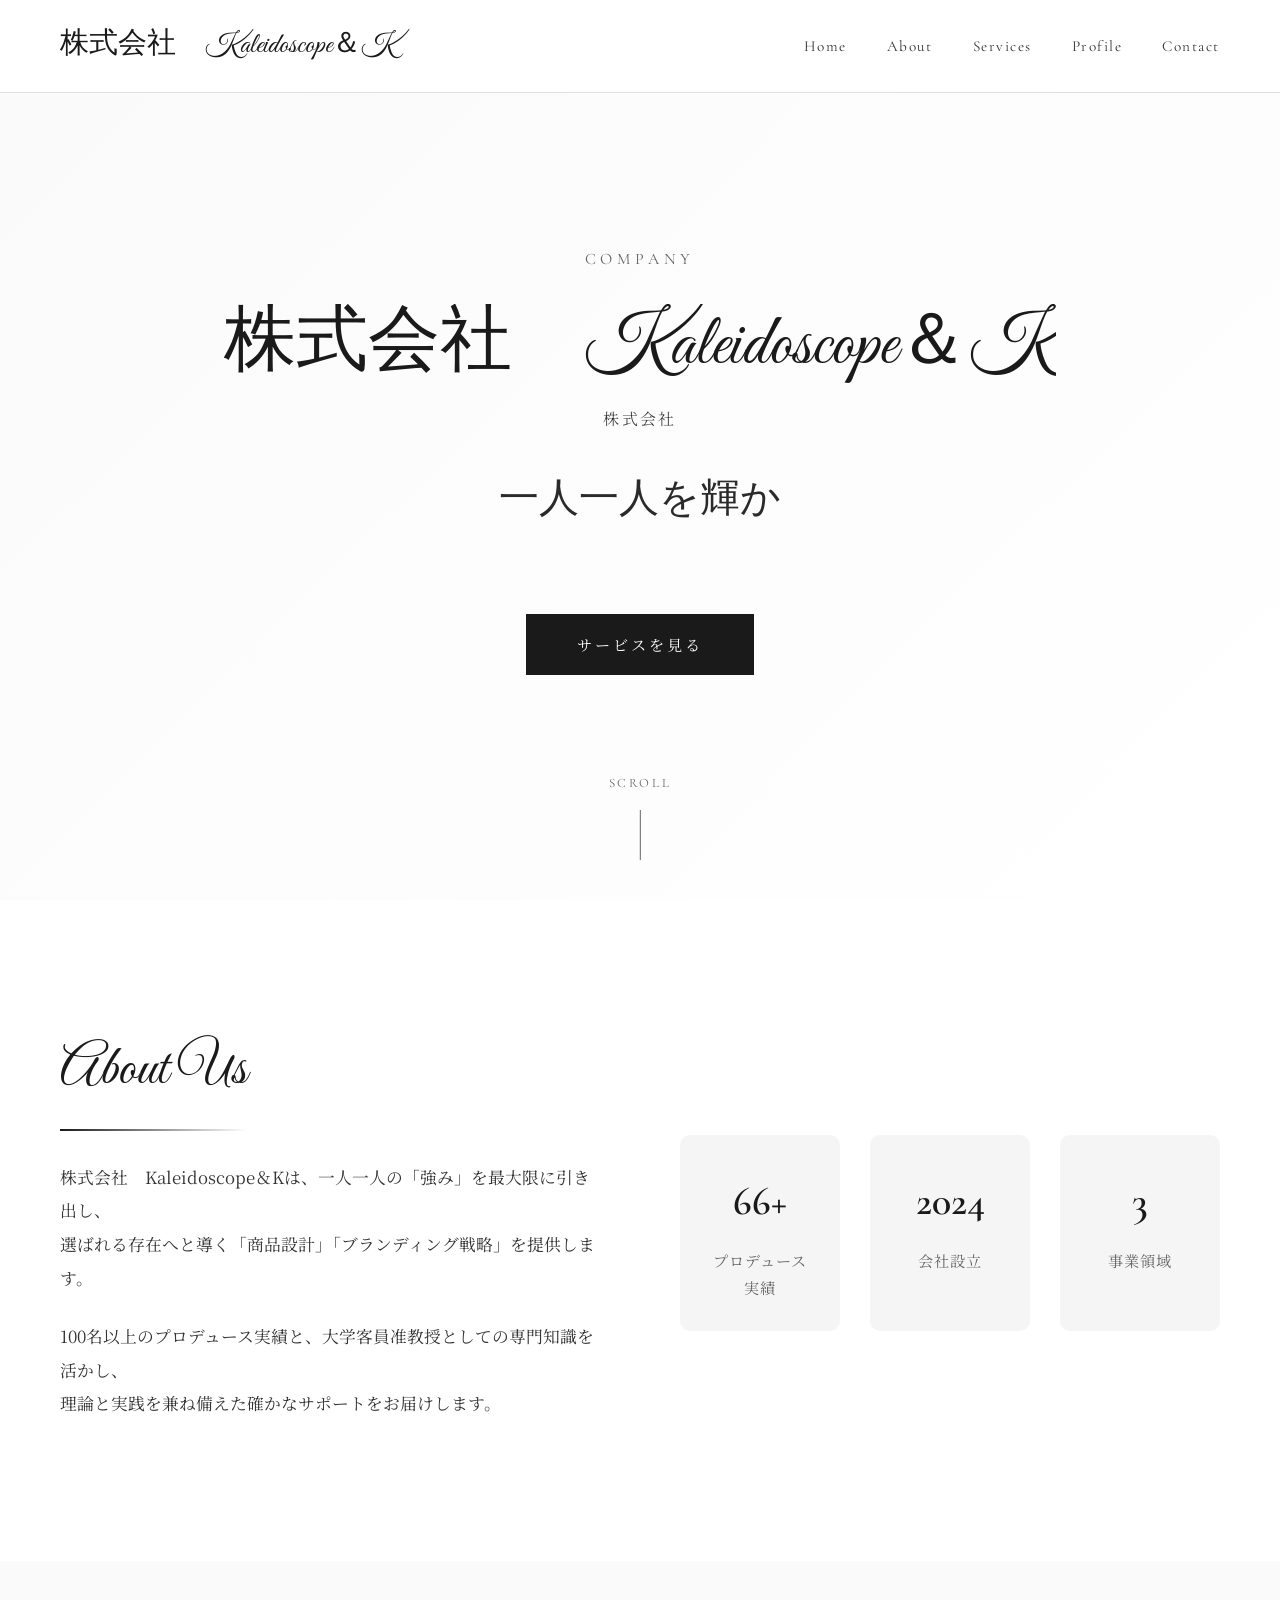
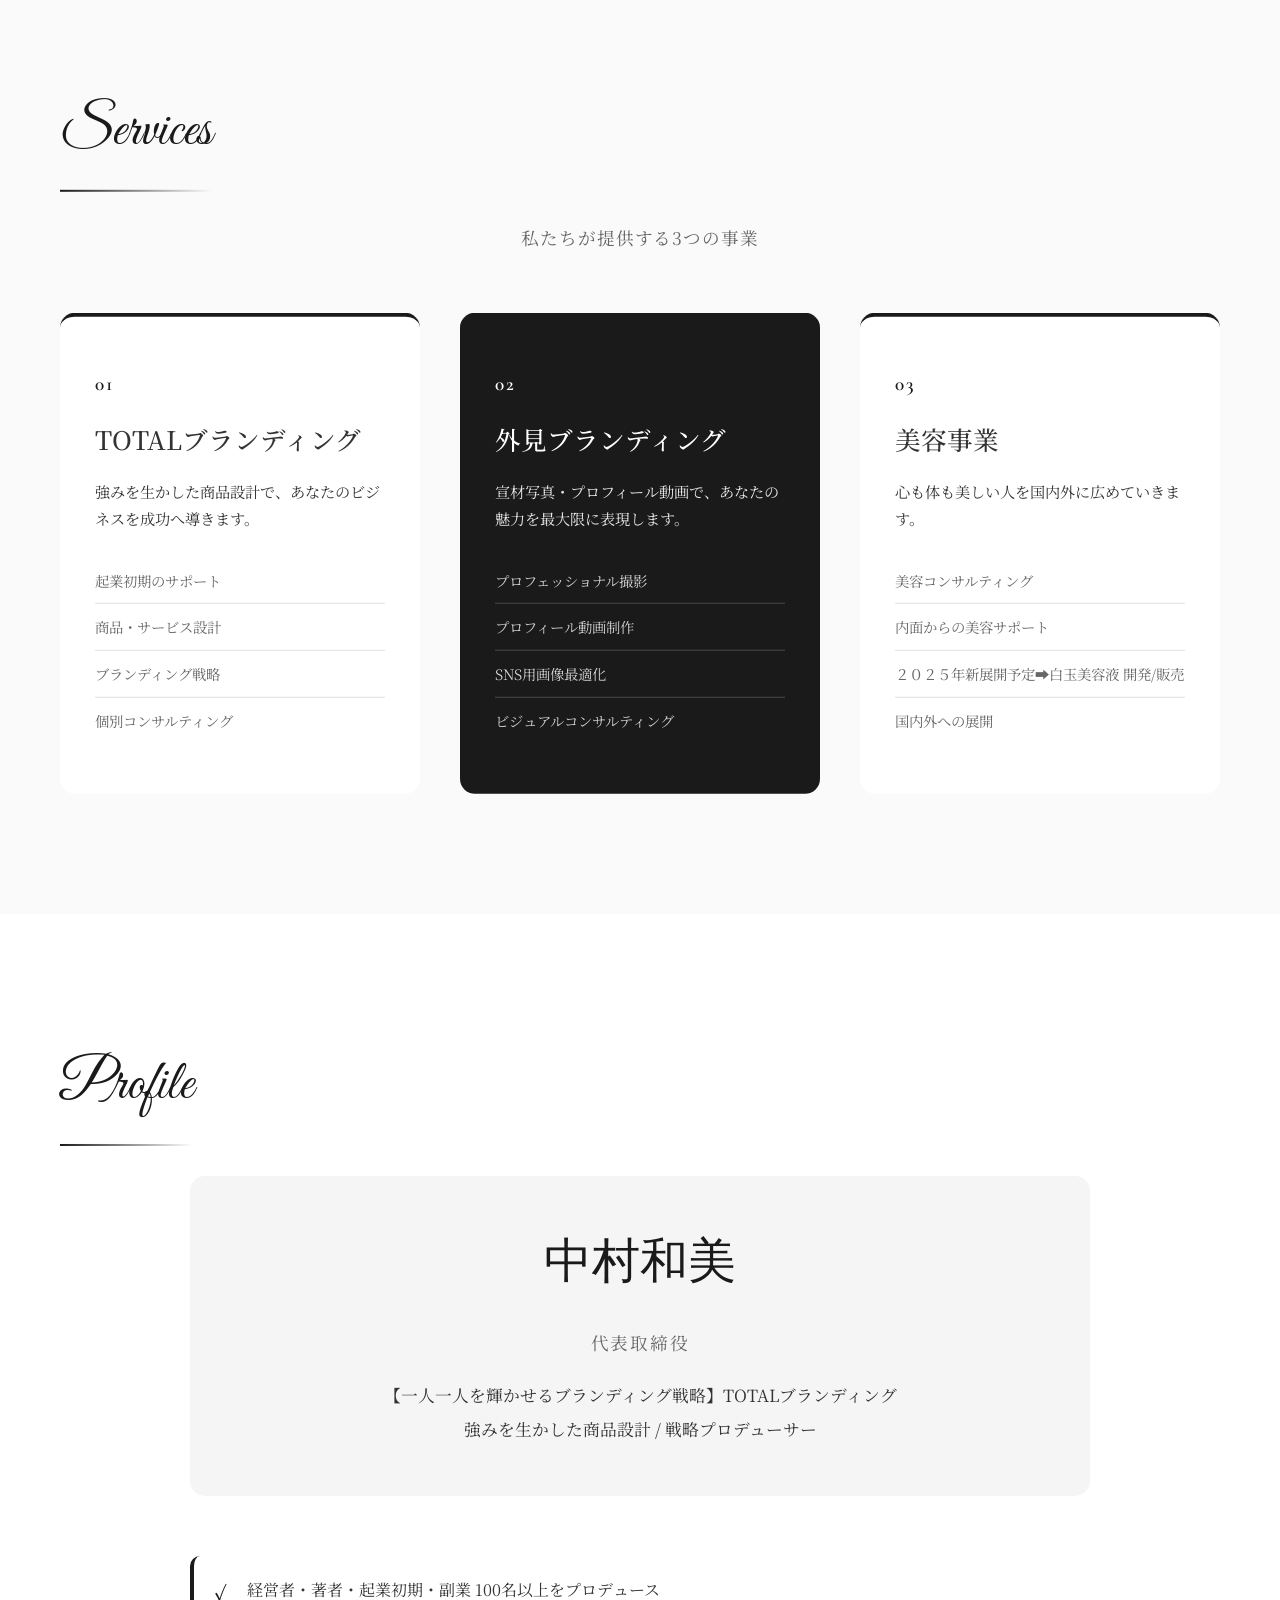
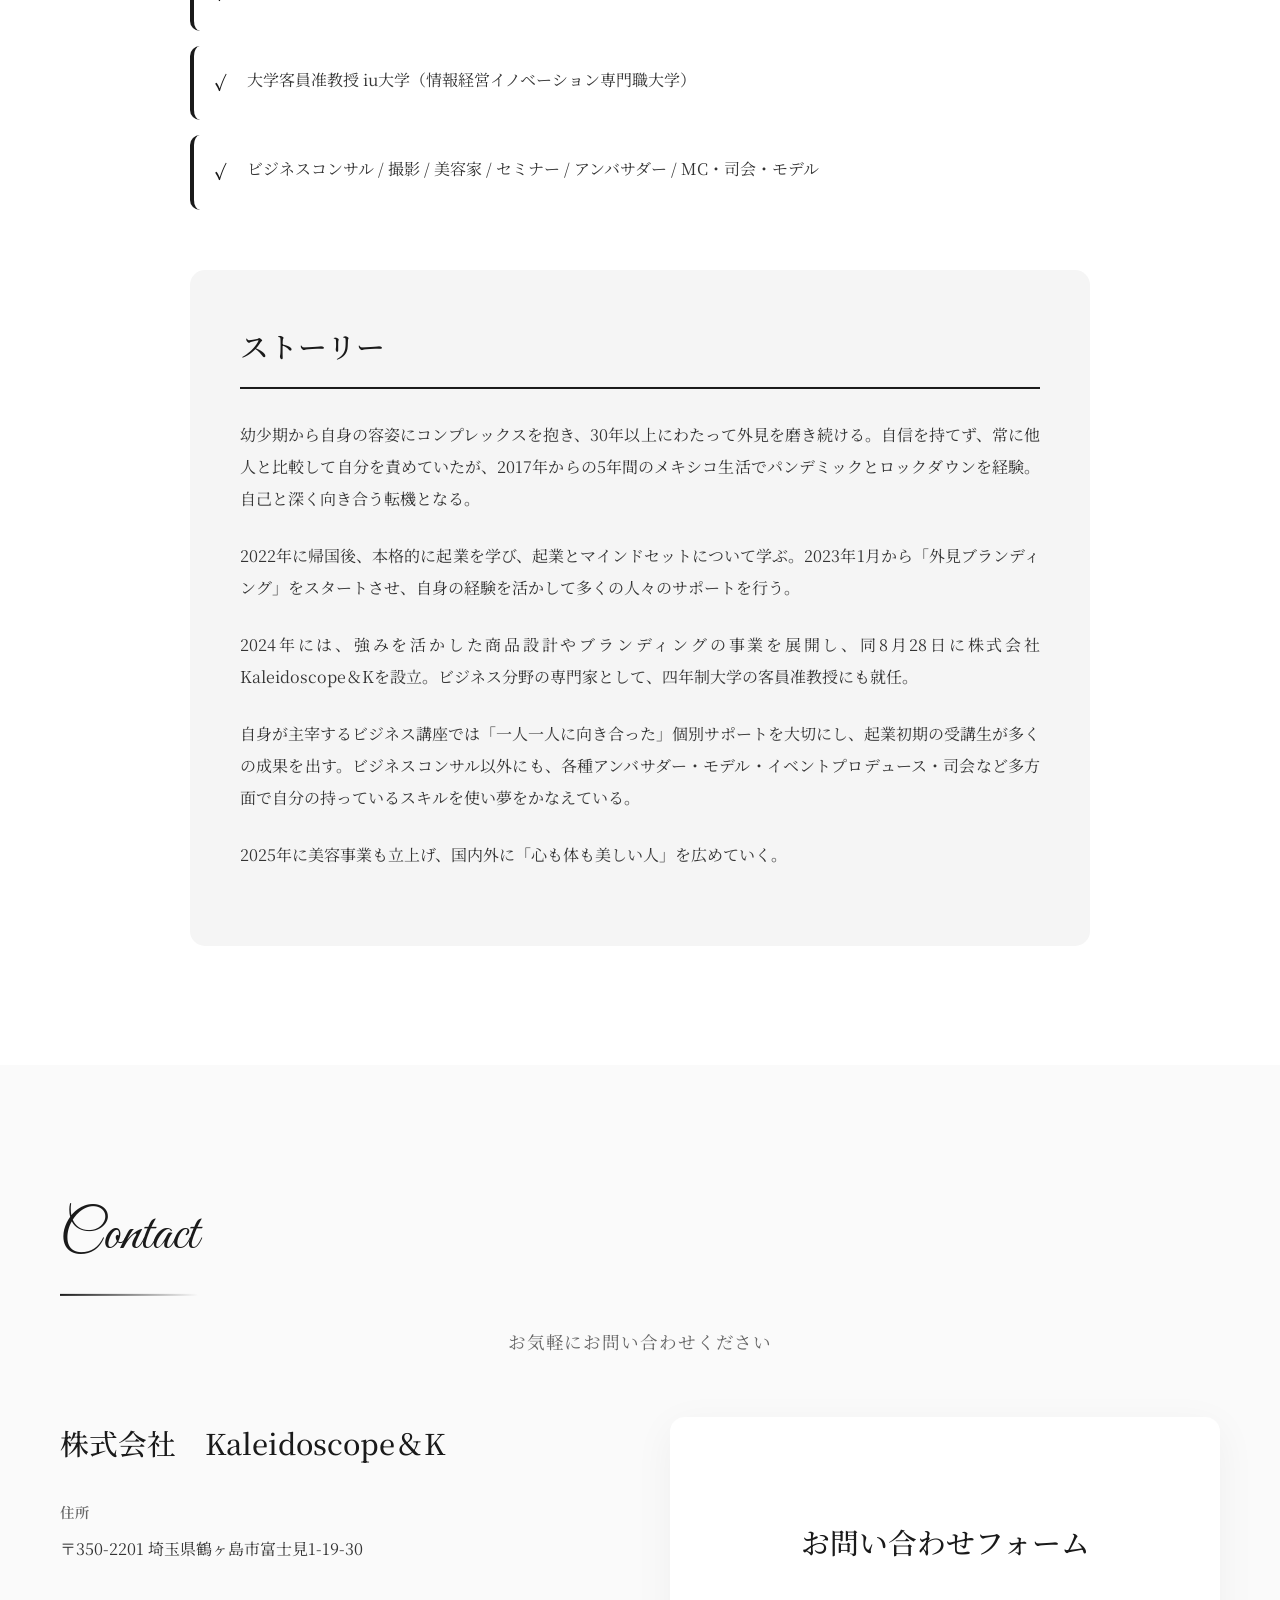
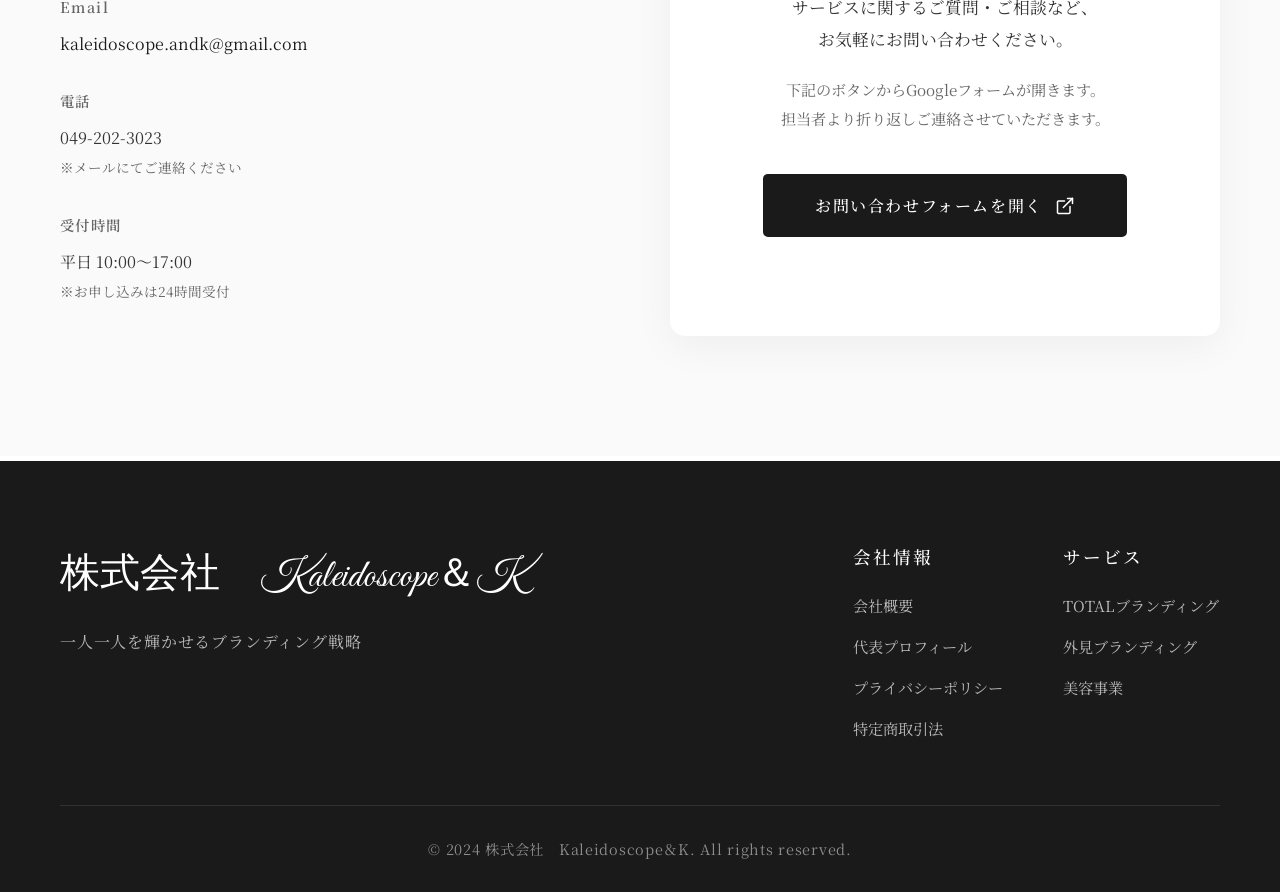
==== index.html @ 7a29360b "Restore hero lead copy" ====
<!DOCTYPE html>
<html lang="ja">
<head>
    <meta charset="UTF-8">
    <meta name="viewport" content="width=device-width, initial-scale=1.0">
    <title>株式会社　Kaleidoscope＆K - TOTALブランディング</title>
    <meta name="description" content="選ばれる存在へと導く「商品設計」「ブランディング戦略」をご提供する TOTALブランディングカンパニーです。">
    <link rel="preconnect" href="https://fonts.googleapis.com">
    <link rel="preconnect" href="https://fonts.gstatic.com" crossorigin>
    <link href="https://fonts.googleapis.com/css2?family=Cormorant+Garamond:wght@300;400;500;600&family=Noto+Serif+JP:wght@200;300;400;500;600&family=Allura&family=Great+Vibes&display=swap" rel="stylesheet">
    <link rel="stylesheet" href="styles.css">
</head>
<body>
    <!-- ナビゲーション -->
    <nav class="navbar">
        <div class="nav-container">
            <a href="#home" class="logo">株式会社　Kaleidoscope＆K</a>
            <ul class="nav-menu">
                <li><a href="#home">Home</a></li>
                <li><a href="#about">About</a></li>
                <li><a href="#services">Services</a></li>
                <li><a href="#profile">Profile</a></li>
                <li><a href="#contact">Contact</a></li>
            </ul>
            <div class="hamburger">
                <span></span>
                <span></span>
                <span></span>
            </div>
        </div>
    </nav>

    <!-- ヒーローセクション -->
    <section id="home" class="hero">
        <div class="hero-content">
            <p class="hero-label">Company</p>
            <h1 class="hero-title handwriting-animation">株式会社　Kaleidoscope＆K</h1>
            <p class="hero-subtitle">株式会社</p>
            <h2 class="hero-tagline handwriting-animation">一人一人を輝かせるブランディング戦略</h2>
            <p class="hero-description handwriting-animation">「あなたらしさ」を輝かせ、選ばれる存在へ導く TOTALブランディング</p>
            <a href="#services" class="btn-primary">サービスを見る</a>
        </div>
        <div class="scroll-indicator">
            <span>Scroll</span>
            <div class="scroll-line"></div>
        </div>
    </section>

    <!-- Aboutセクション -->
    <section id="about" class="about">
        <div class="container">
            <div class="about-content">
                <div class="about-text">
                    <h2 class="section-title">About Us</h2>
                    <p class="about-description">
                        株式会社　Kaleidoscope＆Kは、一人一人の「強み」を最大限に引き出し、<br>
                        選ばれる存在へと導く「商品設計」「ブランディング戦略」を提供します。
                    </p>
                    <p class="about-description">
                        100名以上のプロデュース実績と、大学客員准教授としての専門知識を活かし、<br>
                        理論と実践を兼ね備えた確かなサポートをお届けします。
                    </p>
                </div>
                <div class="about-stats">
                    <div class="stat-item">
                        <h3>100+</h3>
                        <p>プロデュース実績</p>
                    </div>
                    <div class="stat-item">
                        <h3>2024</h3>
                        <p>会社設立</p>
                    </div>
                    <div class="stat-item">
                        <h3>3</h3>
                        <p>事業領域</p>
                    </div>
                </div>
            </div>
        </div>
    </section>

    <!-- Servicesセクション -->
    <section id="services" class="services">
        <div class="container">
            <h2 class="section-title">Services</h2>
            <p class="section-subtitle">私たちが提供する3つの事業</p>

            <div class="services-grid">
                <div class="service-card">
                    <div class="service-number">01</div>
                    <h3>TOTALブランディング</h3>
                    <p>強みを生かした商品設計で、あなたのビジネスを成功へ導きます。</p>
                    <ul class="service-list">
                        <li>起業初期のサポート</li>
                        <li>商品・サービス設計</li>
                        <li>ブランディング戦略</li>
                        <li>個別コンサルティング</li>
                    </ul>
                </div>

                <div class="service-card featured">
                    <div class="service-number">02</div>
                    <h3>外見ブランディング</h3>
                    <p>宣材写真・プロフィール動画で、あなたの魅力を最大限に表現します。</p>
                    <ul class="service-list">
                        <li>プロフェッショナル撮影</li>
                        <li>プロフィール動画制作</li>
                        <li>SNS用画像最適化</li>
                        <li>ビジュアルコンサルティング</li>
                    </ul>
                </div>

                <div class="service-card">
                    <div class="service-number">03</div>
                    <h3>美容事業</h3>
                    <p>心も体も美しい人を国内外に広めていきます。</p>
                    <ul class="service-list">
                        <li>美容コンサルティング</li>
                        <li>内面からの美容サポート</li>
                        <li>２０２５年新展開予定➡白玉美容液 開発/販売</li>
                        <li>国内外への展開</li>
                    </ul>
                </div>
            </div>
        </div>
    </section>

    <!-- Profileセクション -->
    <section id="profile" class="profile">
        <div class="container">
            <h2 class="section-title">Profile</h2>

            <div class="profile-content">
                <div class="profile-header">
                    <h3 class="profile-name">中村和美</h3>
                    <p class="profile-role">代表取締役</p>
                    <p class="profile-tagline">【一人一人を輝かせるブランディング戦略】TOTALブランディング<br>強みを生かした商品設計 / 戦略プロデューサー</p>
                </div>

                <div class="profile-achievements">
                    <div class="achievement-item">
                        <span class="achievement-icon">✓</span>
                        <p>経営者・著者・起業初期・副業 100名以上をプロデュース</p>
                    </div>
                    <div class="achievement-item">
                        <span class="achievement-icon">✓</span>
                        <p>大学客員准教授 iu大学（情報経営イノベーション専門職大学）</p>
                    </div>
                    <div class="achievement-item">
                        <span class="achievement-icon">✓</span>
                        <p>ビジネスコンサル / 撮影 / 美容家 / セミナー / アンバサダー / MC・司会・モデル</p>
                    </div>
                </div>

                <div class="profile-story">
                    <h4>ストーリー</h4>
                    <p>幼少期から自身の容姿にコンプレックスを抱き、30年以上にわたって外見を磨き続ける。自信を持てず、常に他人と比較して自分を責めていたが、2017年からの5年間のメキシコ生活でパンデミックとロックダウンを経験。自己と深く向き合う転機となる。</p>

                    <p>2022年に帰国後、本格的に起業を学び、起業とマインドセットについて学ぶ。2023年1月から「外見ブランディング」をスタートさせ、自身の経験を活かして多くの人々のサポートを行う。</p>

                    <p>2024年には、強みを活かした商品設計やブランディングの事業を展開し、同8月28日に株式会社　Kaleidoscope＆Kを設立。ビジネス分野の専門家として、四年制大学の客員准教授にも就任。</p>

                    <p>自身が主宰するビジネス講座では「一人一人に向き合った」個別サポートを大切にし、起業初期の受講生が多くの成果を出す。ビジネスコンサル以外にも、各種アンバサダー・モデル・イベントプロデュース・司会など多方面で自分の持っているスキルを使い夢をかなえている。</p>

                    <p>2025年に美容事業も立上げ、国内外に「心も体も美しい人」を広めていく。</p>
                </div>
            </div>
        </div>
    </section>

    <!-- Contactセクション -->
    <section id="contact" class="contact">
        <div class="container">
            <h2 class="section-title">Contact</h2>
            <p class="section-subtitle">お気軽にお問い合わせください</p>

            <div class="contact-content">
                <div class="contact-info">
                    <h3>株式会社　Kaleidoscope＆K</h3>
                    <div class="info-item">
                        <span class="info-label">住所</span>
                        <p>〒350-2201 埼玉県鶴ヶ島市富士見1-19-30</p>
                    </div>
                    <div class="info-item">
                        <span class="info-label">Email</span>
                        <p><a href="mailto:kaleidoscope.andk@gmail.com">kaleidoscope.andk@gmail.com</a></p>
                    </div>
                    <div class="info-item">
                        <span class="info-label">電話</span>
                        <p>049-202-3023<br><small>※メールにてご連絡ください</small></p>
                    </div>
                    <div class="info-item">
                        <span class="info-label">受付時間</span>
                        <p>平日 10:00〜17:00<br><small>※お申し込みは24時間受付</small></p>
                    </div>
                </div>

                <div class="contact-cta">
                    <div class="cta-content">
                        <h3>お問い合わせフォーム</h3>
                        <p>サービスに関するご質問・ご相談など、<br>お気軽にお問い合わせください。</p>
                        <p class="cta-note">下記のボタンからGoogleフォームが開きます。<br>担当者より折り返しご連絡させていただきます。</p>
                        <button onclick="window.open('YOUR_GOOGLE_FORM_URL_HERE', '_blank', 'noopener,noreferrer')" class="btn-google-form">
                            <span>お問い合わせフォームを開く</span>
                            <svg width="20" height="20" viewBox="0 0 20 20" fill="none" xmlns="http://www.w3.org/2000/svg">
                                <path d="M15 10.5V16.5C15 16.7652 14.8946 17.0196 14.7071 17.2071C14.5196 17.3946 14.2652 17.5 14 17.5H3.5C3.23478 17.5 2.98043 17.3946 2.79289 17.2071C2.60536 17.0196 2.5 16.7652 2.5 16.5V6C2.5 5.73478 2.60536 5.48043 2.79289 5.29289C2.98043 5.10536 3.23478 5 3.5 5H9.5" stroke="currentColor" stroke-width="1.5" stroke-linecap="round" stroke-linejoin="round"/>
                                <path d="M12.5 2.5H17.5V7.5" stroke="currentColor" stroke-width="1.5" stroke-linecap="round" stroke-linejoin="round"/>
                                <path d="M8.33333 11.6667L17.5 2.5" stroke="currentColor" stroke-width="1.5" stroke-linecap="round" stroke-linejoin="round"/>
                            </svg>
                        </button>
                    </div>
                </div>
            </div>
        </div>
    </section>

    <!-- Footer -->
    <footer class="footer">
        <div class="container">
            <div class="footer-content">
                <div class="footer-brand">
                    <h3>株式会社　Kaleidoscope＆K</h3>
                    <p>一人一人を輝かせるブランディング戦略</p>
                </div>
                <div class="footer-links">
                    <div class="footer-column">
                        <h4>会社情報</h4>
                        <ul>
                            <li><a href="#about">会社概要</a></li>
                            <li><a href="#profile">代表プロフィール</a></li>
                            <li><a href="privacy.html">プライバシーポリシー</a></li>
                            <li><a href="terms.html">特定商取引法</a></li>
                        </ul>
                    </div>
                    <div class="footer-column">
                        <h4>サービス</h4>
                        <ul>
                            <li><a href="#services">TOTALブランディング</a></li>
                            <li><a href="#services">外見ブランディング</a></li>
                            <li><a href="#services">美容事業</a></li>
                        </ul>
                    </div>
                </div>
            </div>
            <div class="footer-bottom">
                <p>&copy; 2024 株式会社　Kaleidoscope＆K. All rights reserved.</p>
            </div>
        </div>
    </footer>

    <script src="script.js"></script>
</body>
</html>
---- styles.css ----
/* ===============================
   リセット & ベーススタイル
   =============================== */
* {
    margin: 0;
    padding: 0;
    box-sizing: border-box;
}

:root {
    --color-primary: #1a1a1a;
    --color-secondary: #2a2a2a;
    --color-text: #333;
    --color-text-light: #666;
    --color-bg: #ffffff;
    --color-bg-light: #fafafa;
    --color-bg-gray: #f5f5f5;
    --color-border: #e0e0e0;
    --font-primary: 'Noto Serif JP', serif;
    --font-cursive: 'Great Vibes', cursive;
    --font-elegant: 'Allura', cursive;
    --font-serif: 'Cormorant Garamond', serif;
}

html {
    scroll-behavior: smooth;
    font-size: 16px;
}

body {
    font-family: var(--font-primary);
    color: var(--color-text);
    line-height: 1.8;
    background: var(--color-bg);
    overflow-x: hidden;
    position: relative;
}

/* 背景の動的グラデーション */
body::before {
    content: '';
    position: fixed;
    top: -50%;
    left: -50%;
    width: 200%;
    height: 200%;
    background: radial-gradient(circle at 50% 50%, rgba(250, 250, 250, 0.8) 0%, transparent 50%);
    animation: rotateGradient 30s linear infinite;
    z-index: -1;
    pointer-events: none;
}

@keyframes rotateGradient {
    0% { transform: rotate(0deg); }
    100% { transform: rotate(360deg); }
}

.container {
    max-width: 1200px;
    margin: 0 auto;
    padding: 0 20px;
}

/* ===============================
   ナビゲーション
   =============================== */
.navbar {
    position: fixed;
    top: 0;
    left: 0;
    right: 0;
    background: rgba(255, 255, 255, 0.98);
    backdrop-filter: blur(10px);
    z-index: 1000;
    border-bottom: 1px solid var(--color-border);
    transition: all 0.3s ease;
}

.navbar.scrolled {
    box-shadow: 0 2px 20px rgba(0, 0, 0, 0.05);
}

.nav-container {
    max-width: 1200px;
    margin: 0 auto;
    padding: 20px;
    display: flex;
    justify-content: space-between;
    align-items: center;
}

.logo {
    font-family: var(--font-cursive);
    font-size: 1.8em;
    color: var(--color-primary);
    text-decoration: none;
    transition: all 0.3s ease;
}

.logo:hover {
    opacity: 0.7;
}

.nav-menu {
    display: flex;
    list-style: none;
    gap: 40px;
}

.nav-menu a {
    font-family: var(--font-serif);
    font-size: 0.95em;
    letter-spacing: 0.1em;
    color: var(--color-text);
    text-decoration: none;
    font-weight: 400;
    transition: all 0.3s ease;
    position: relative;
}

.nav-menu a::after {
    content: '';
    position: absolute;
    bottom: -5px;
    left: 0;
    width: 0;
    height: 1px;
    background: var(--color-primary);
    transition: width 0.3s ease;
}

.nav-menu a:hover::after {
    width: 100%;
}

.hamburger {
    display: none;
    flex-direction: column;
    cursor: pointer;
    gap: 5px;
}

.hamburger span {
    width: 25px;
    height: 2px;
    background: var(--color-primary);
    transition: all 0.3s ease;
}

/* ===============================
   ヒーローセクション
   =============================== */
.hero {
    min-height: 100vh;
    display: flex;
    align-items: center;
    justify-content: center;
    position: relative;
    background: linear-gradient(135deg, #fafafa 0%, #ffffff 100%);
    padding: 100px 20px 80px;
}

.hero-content {
    text-align: center;
    max-width: 900px;
    animation: fadeInUp 1s ease;
}

.hero-label {
    font-family: var(--font-serif);
    font-size: 1em;
    letter-spacing: 0.3em;
    color: var(--color-text-light);
    text-transform: uppercase;
    margin-bottom: 30px;
    animation: fadeIn 1s ease 0.2s both;
}

.hero-title {
    font-family: var(--font-cursive);
    font-size: 4.5em;
    font-weight: 400;
    line-height: 1.2;
    color: var(--color-primary);
    margin-bottom: 15px;
    animation: fadeIn 1s ease 0.4s both;
}

/* 手書きアニメーション */
.handwriting-animation {
    position: relative;
    overflow: hidden;
}

.handwriting-animation::before {
    content: attr(data-text);
    position: absolute;
    top: 0;
    left: 0;
    width: 0;
    height: 100%;
    color: var(--color-primary);
    overflow: hidden;
    white-space: nowrap;
    animation: writeText 3s steps(30, end) 0.5s forwards;
}

@keyframes writeText {
    from {
        width: 0;
    }
    to {
        width: 100%;
    }
}

.hero-subtitle {
    font-family: var(--font-primary);
    font-size: 1em;
    font-weight: 300;
    letter-spacing: 0.15em;
    color: var(--color-text);
    margin-bottom: 40px;
    animation: fadeIn 1s ease 0.6s both;
}

.hero-tagline {
    font-family: var(--font-elegant);
    font-size: 2.5em;
    font-weight: 400;
    line-height: 1.5;
    color: var(--color-secondary);
    margin-bottom: 30px;
    animation: fadeIn 1s ease 0.8s both;
}

.hero-description {
    font-family: var(--font-elegant);
    font-size: 1.6em;
    font-weight: 400;
    line-height: 1.8;
    color: var(--color-text-light);
    max-width: 800px;
    margin: 0 auto 50px;
    animation: fadeIn 1s ease 1s both;
}

.btn-primary {
    display: inline-block;
    padding: 16px 50px;
    background: var(--color-primary);
    color: white;
    font-family: var(--font-primary);
    font-size: 0.95em;
    font-weight: 400;
    letter-spacing: 0.2em;
    text-decoration: none;
    border: 1px solid var(--color-primary);
    transition: all 0.4s ease;
    animation: fadeIn 1s ease 1.2s both;
}

.btn-primary:hover {
    background: white;
    color: var(--color-primary);
    transform: translateY(-2px);
    box-shadow: 0 10px 30px rgba(0, 0, 0, 0.1);
}

.scroll-indicator {
    position: absolute;
    bottom: 40px;
    left: 50%;
    transform: translateX(-50%);
    display: flex;
    flex-direction: column;
    align-items: center;
    gap: 15px;
    animation: fadeIn 1s ease 1.5s both;
}

.scroll-indicator span {
    font-family: var(--font-serif);
    font-size: 0.8em;
    letter-spacing: 0.2em;
    color: var(--color-text-light);
    text-transform: uppercase;
}

.scroll-line {
    width: 1px;
    height: 50px;
    background: var(--color-text-light);
    animation: scrollDown 2s ease-in-out infinite;
}

/* ===============================
   Aboutセクション
   =============================== */
.about {
    padding: 120px 20px;
    background: var(--color-bg);
}

.about-content {
    display: grid;
    grid-template-columns: 1fr 1fr;
    gap: 80px;
    align-items: center;
}

.section-title {
    font-family: var(--font-cursive);
    font-size: 3.5em;
    font-weight: 400;
    color: var(--color-primary);
    margin-bottom: 40px;
    position: relative;
    display: inline-block;
}

.section-title::after {
    content: '';
    position: absolute;
    bottom: -10px;
    left: 0;
    width: 0;
    height: 2px;
    background: linear-gradient(to right, var(--color-primary), transparent);
    animation: expandLine 1.5s ease forwards;
}

@keyframes expandLine {
    to { width: 100%; }
}

.about-description {
    font-size: 1.05em;
    line-height: 2;
    color: var(--color-text);
    margin-bottom: 25px;
}

.about-stats {
    display: grid;
    grid-template-columns: repeat(3, 1fr);
    gap: 30px;
}

.stat-item {
    text-align: center;
    padding: 30px;
    background: var(--color-bg-gray);
    border-radius: 10px;
    transition: all 0.3s ease;
    position: relative;
    overflow: hidden;
}

.stat-item::before {
    content: '';
    position: absolute;
    top: 50%;
    left: 50%;
    width: 0;
    height: 0;
    border-radius: 50%;
    background: rgba(26, 26, 26, 0.05);
    transform: translate(-50%, -50%);
    transition: width 0.6s ease, height 0.6s ease;
}

.stat-item:hover::before {
    width: 300px;
    height: 300px;
}

.stat-item:hover {
    transform: translateY(-8px) scale(1.05);
    box-shadow: 0 15px 40px rgba(0, 0, 0, 0.08);
}

.stat-item h3 {
    font-family: var(--font-serif);
    font-size: 2.5em;
    font-weight: 600;
    color: var(--color-primary);
    margin-bottom: 10px;
    position: relative;
    z-index: 1;
    animation: pulse 2s ease-in-out infinite;
}

@keyframes pulse {
    0%, 100% { transform: scale(1); }
    50% { transform: scale(1.05); }
}

.stat-item p {
    font-size: 0.95em;
    color: var(--color-text-light);
    letter-spacing: 0.05em;
}

/* ===============================
   Servicesセクション
   =============================== */
.services {
    padding: 120px 20px;
    background: var(--color-bg-light);
}

.section-subtitle {
    text-align: center;
    font-size: 1.1em;
    color: var(--color-text-light);
    margin-bottom: 60px;
    letter-spacing: 0.05em;
}

.services-grid {
    display: grid;
    grid-template-columns: repeat(3, 1fr);
    gap: 40px;
    margin-top: 60px;
}

.service-card {
    background: white;
    padding: 50px 35px;
    border-radius: 15px;
    transition: all 0.4s cubic-bezier(0.175, 0.885, 0.32, 1.275);
    border-top: 4px solid var(--color-primary);
    position: relative;
    overflow: hidden;
}

.service-card::before {
    content: '';
    position: absolute;
    top: 0;
    left: -100%;
    width: 100%;
    height: 100%;
    background: linear-gradient(90deg, transparent, rgba(255,255,255,0.3), transparent);
    transition: left 0.5s ease;
}

.service-card:hover::before {
    left: 100%;
}

.service-card:hover {
    transform: translateY(-15px) scale(1.02);
    box-shadow: 0 25px 70px rgba(0, 0, 0, 0.12);
}

.service-card.featured {
    background: var(--color-primary);
    color: white;
}

.service-card.featured h3,
.service-card.featured .service-number {
    color: white;
}

.service-number {
    font-family: var(--font-serif);
    font-size: 1.2em;
    font-weight: 600;
    letter-spacing: 0.1em;
    color: var(--color-primary);
    margin-bottom: 20px;
}

.service-card h3 {
    font-size: 1.6em;
    font-weight: 500;
    margin-bottom: 20px;
    line-height: 1.4;
}

.service-card p {
    font-size: 0.95em;
    line-height: 1.8;
    margin-bottom: 25px;
    color: var(--color-text);
}

.service-card.featured p {
    color: rgba(255, 255, 255, 0.9);
}

.service-list {
    list-style: none;
    padding: 0;
}

.service-list li {
    padding: 10px 0;
    border-bottom: 1px solid var(--color-border);
    font-size: 0.9em;
    color: var(--color-text-light);
}

.service-card.featured .service-list li {
    border-bottom-color: rgba(255, 255, 255, 0.2);
    color: rgba(255, 255, 255, 0.8);
}

.service-list li:last-child {
    border-bottom: none;
}

/* ===============================
   Profileセクション
   =============================== */
.profile {
    padding: 120px 20px;
    background: var(--color-bg);
}

.profile-content {
    max-width: 900px;
    margin: 0 auto;
}

.profile-header {
    text-align: center;
    margin-bottom: 60px;
    padding: 50px;
    background: var(--color-bg-gray);
    border-radius: 15px;
}

.profile-name {
    font-family: var(--font-elegant);
    font-size: 3em;
    font-weight: 400;
    color: var(--color-primary);
    margin-bottom: 15px;
}

.profile-role {
    font-size: 1.1em;
    color: var(--color-text-light);
    letter-spacing: 0.1em;
    margin-bottom: 20px;
}

.profile-tagline {
    font-size: 1.05em;
    line-height: 2;
    color: var(--color-text);
}

.profile-achievements {
    margin-bottom: 60px;
}

.achievement-item {
    display: flex;
    gap: 20px;
    padding: 20px;
    margin-bottom: 15px;
    background: white;
    border-radius: 10px;
    border-left: 4px solid var(--color-primary);
    transition: all 0.3s ease;
}

.achievement-item:hover {
    transform: translateX(10px);
    box-shadow: 0 10px 30px rgba(0, 0, 0, 0.05);
}

.achievement-icon {
    font-size: 1.2em;
    color: var(--color-primary);
    font-weight: bold;
}

.achievement-item p {
    flex: 1;
    line-height: 1.8;
    color: var(--color-text);
}

.profile-story {
    padding: 50px;
    background: var(--color-bg-gray);
    border-radius: 15px;
}

.profile-story h4 {
    font-size: 1.8em;
    font-weight: 500;
    margin-bottom: 30px;
    color: var(--color-primary);
    border-bottom: 2px solid var(--color-primary);
    padding-bottom: 15px;
}

.profile-story p {
    line-height: 2;
    margin-bottom: 25px;
    color: var(--color-text);
    text-align: justify;
}

/* ===============================
   Contactセクション
   =============================== */
.contact {
    padding: 120px 20px;
    background: var(--color-bg-light);
}

.contact-content {
    display: grid;
    grid-template-columns: 1fr 1fr;
    gap: 60px;
    margin-top: 60px;
}

.contact-info h3 {
    font-size: 1.8em;
    font-weight: 500;
    margin-bottom: 30px;
    color: var(--color-primary);
}

.info-item {
    margin-bottom: 30px;
}

.info-label {
    display: block;
    font-size: 0.9em;
    font-weight: 600;
    letter-spacing: 0.1em;
    color: var(--color-text-light);
    margin-bottom: 10px;
}

.info-item p {
    font-size: 1em;
    line-height: 1.8;
    color: var(--color-text);
}

.info-item a {
    color: var(--color-primary);
    text-decoration: none;
    transition: all 0.3s ease;
}

.info-item a:hover {
    opacity: 0.7;
}

.info-item small {
    font-size: 0.85em;
    color: var(--color-text-light);
}

.contact-cta {
    background: white;
    padding: 60px 50px;
    border-radius: 15px;
    box-shadow: 0 10px 40px rgba(0, 0, 0, 0.05);
    text-align: center;
    display: flex;
    align-items: center;
    justify-content: center;
}

.cta-content h3 {
    font-size: 1.8em;
    font-weight: 500;
    margin-bottom: 25px;
    color: var(--color-primary);
}

.cta-content p {
    font-size: 1.05em;
    line-height: 1.9;
    color: var(--color-text);
    margin-bottom: 20px;
}

.cta-note {
    font-size: 0.95em !important;
    color: var(--color-text-light) !important;
    margin-bottom: 40px !important;
}

.btn-google-form {
    display: inline-flex;
    align-items: center;
    gap: 12px;
    padding: 18px 50px;
    background: var(--color-primary);
    color: white;
    font-family: var(--font-primary);
    font-size: 1em;
    font-weight: 500;
    letter-spacing: 0.1em;
    text-decoration: none;
    border: 2px solid var(--color-primary);
    border-radius: 5px;
    transition: all 0.4s cubic-bezier(0.175, 0.885, 0.32, 1.275);
    cursor: pointer;
    position: relative;
    overflow: hidden;
}

.btn-google-form::before {
    content: '';
    position: absolute;
    top: 50%;
    left: 50%;
    width: 0;
    height: 0;
    border-radius: 50%;
    background: rgba(255, 255, 255, 0.1);
    transform: translate(-50%, -50%);
    transition: width 0.6s ease, height 0.6s ease;
}

.btn-google-form:hover::before {
    width: 300px;
    height: 300px;
}

.btn-google-form:hover {
    background: white;
    color: var(--color-primary);
    transform: translateY(-5px) scale(1.05);
    box-shadow: 0 20px 50px rgba(0, 0, 0, 0.2);
}

.btn-google-form svg {
    transition: transform 0.4s cubic-bezier(0.175, 0.885, 0.32, 1.275);
}

.btn-google-form:hover svg {
    transform: translateX(8px) translateY(-8px) rotate(5deg);
}

.btn-google-form span {
    position: relative;
    z-index: 1;
}

/* ボタンの点滅アニメーション */
@keyframes buttonGlow {
    0%, 100% {
        box-shadow: 0 0 5px rgba(26, 26, 26, 0.2);
    }
    50% {
        box-shadow: 0 0 20px rgba(26, 26, 26, 0.4), 0 0 30px rgba(26, 26, 26, 0.2);
    }
}

.btn-google-form {
    animation: buttonGlow 3s ease-in-out infinite;
}

/* ===============================
   Footer
   =============================== */
.footer {
    background: var(--color-primary);
    color: white;
    padding: 80px 20px 30px;
}

.footer-content {
    display: grid;
    grid-template-columns: 2fr 1fr;
    gap: 60px;
    margin-bottom: 50px;
}

.footer-brand h3 {
    font-family: var(--font-cursive);
    font-size: 2.5em;
    font-weight: 400;
    margin-bottom: 15px;
}

.footer-brand p {
    font-size: 1em;
    color: rgba(255, 255, 255, 0.7);
    letter-spacing: 0.05em;
}

.footer-links {
    display: flex;
    gap: 60px;
}

.footer-column h4 {
    font-size: 1.1em;
    font-weight: 500;
    margin-bottom: 20px;
    letter-spacing: 0.1em;
}

.footer-column ul {
    list-style: none;
}

.footer-column ul li {
    margin-bottom: 12px;
}

.footer-column ul li a {
    color: rgba(255, 255, 255, 0.7);
    text-decoration: none;
    font-size: 0.95em;
    transition: all 0.3s ease;
}

.footer-column ul li a:hover {
    color: white;
    padding-left: 5px;
}

.footer-bottom {
    text-align: center;
    padding-top: 30px;
    border-top: 1px solid rgba(255, 255, 255, 0.1);
}

.footer-bottom p {
    font-size: 0.9em;
    color: rgba(255, 255, 255, 0.5);
    letter-spacing: 0.05em;
}

/* ===============================
   アニメーション
   =============================== */
@keyframes fadeIn {
    from {
        opacity: 0;
    }
    to {
        opacity: 1;
    }
}

@keyframes fadeInUp {
    from {
        opacity: 0;
        transform: translateY(30px);
    }
    to {
        opacity: 1;
        transform: translateY(0);
    }
}

@keyframes scrollDown {
    0%, 100% {
        transform: translateY(0);
    }
    50% {
        transform: translateY(15px);
    }
}

/* ===============================
   レスポンシブデザイン
   =============================== */
@media (max-width: 768px) {
    .nav-menu {
        position: fixed;
        top: 70px;
        left: -100%;
        width: 100%;
        height: calc(100vh - 70px);
        background: white;
        flex-direction: column;
        justify-content: center;
        align-items: center;
        gap: 30px;
        transition: left 0.3s ease;
    }

    .nav-menu.active {
        left: 0;
    }

    .hamburger {
        display: flex;
    }

    .hamburger.active span:nth-child(1) {
        transform: rotate(45deg) translate(5px, 5px);
    }

    .hamburger.active span:nth-child(2) {
        opacity: 0;
    }

    .hamburger.active span:nth-child(3) {
        transform: rotate(-45deg) translate(7px, -6px);
    }

    .hero-title {
        font-size: 3em;
    }

    .hero-tagline {
        font-size: 1.8em;
    }

    .hero-description {
        font-size: 1.2em;
    }

    .about-content {
        grid-template-columns: 1fr;
        gap: 50px;
    }

    .about-stats {
        grid-template-columns: 1fr;
    }

    .services-grid {
        grid-template-columns: 1fr;
    }

    .contact-content {
        grid-template-columns: 1fr;
    }

    .footer-content {
        grid-template-columns: 1fr;
    }

    .footer-links {
        flex-direction: column;
        gap: 30px;
    }
}
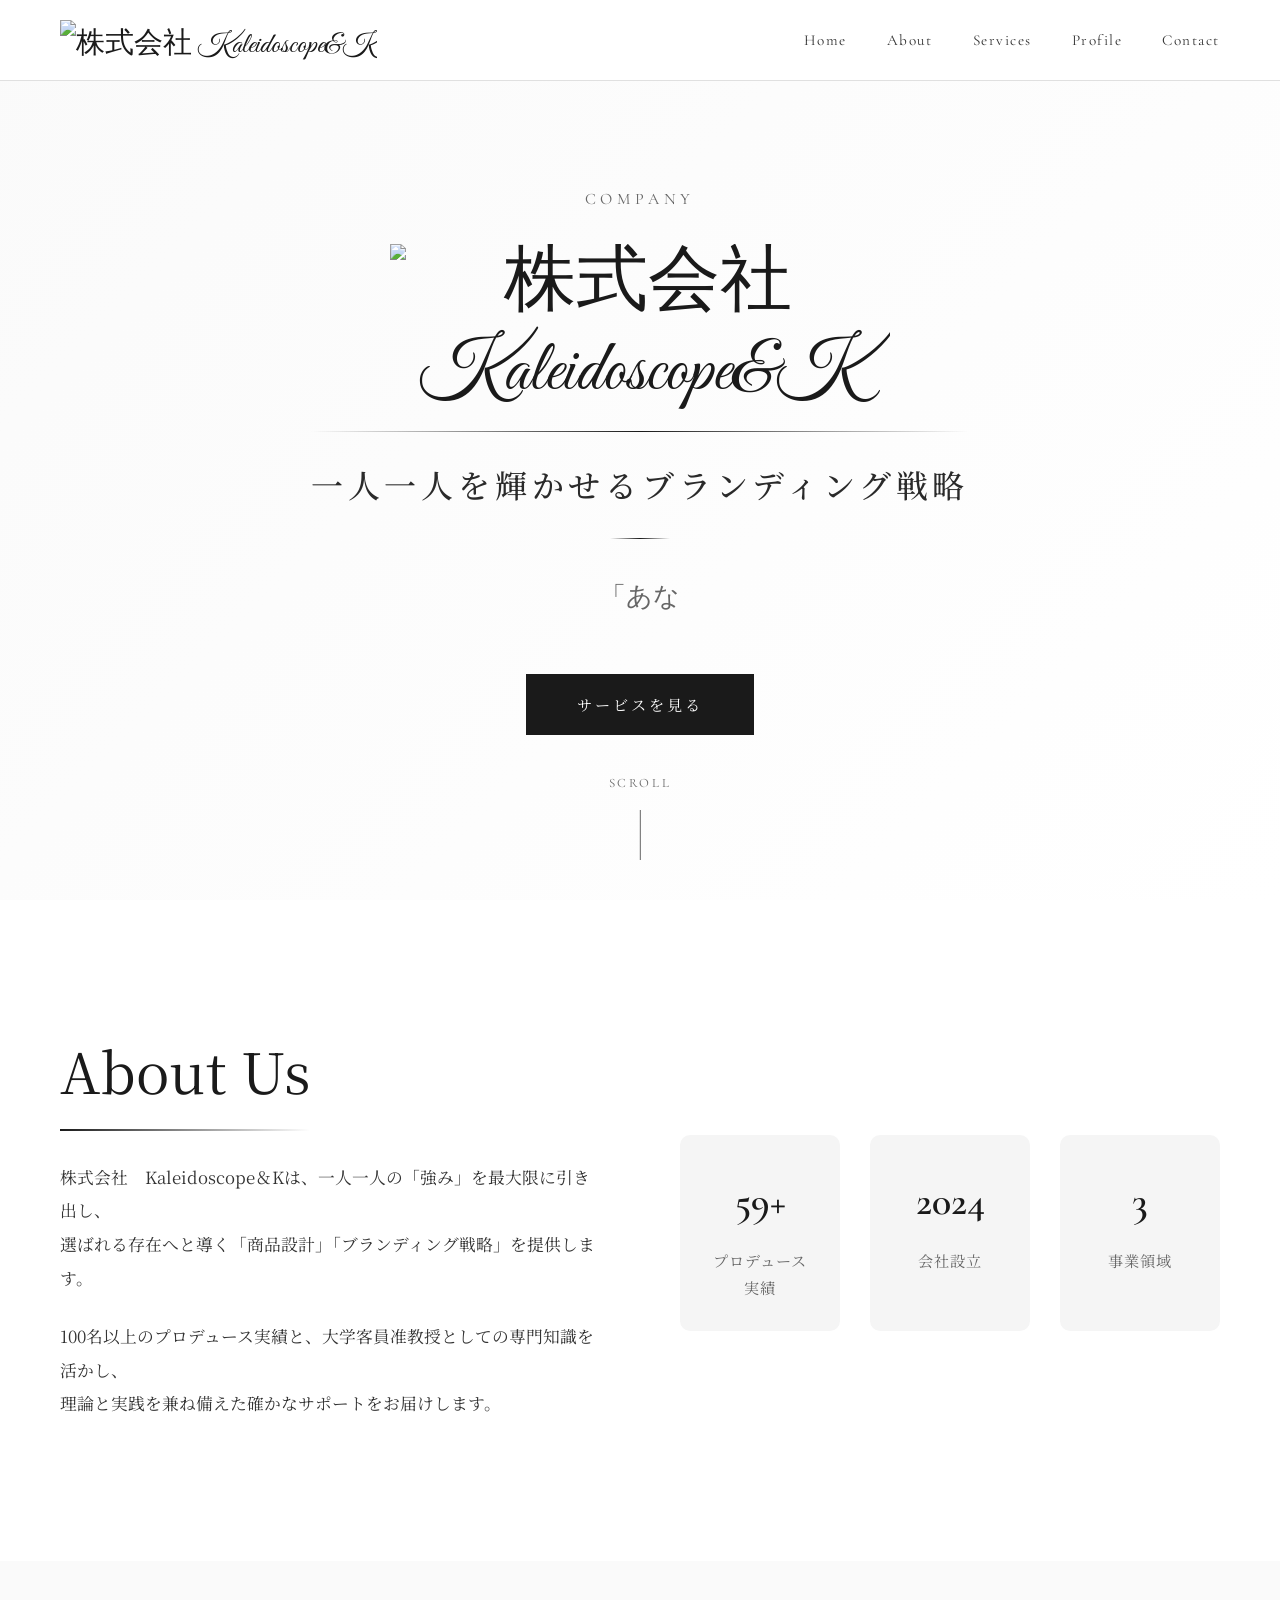
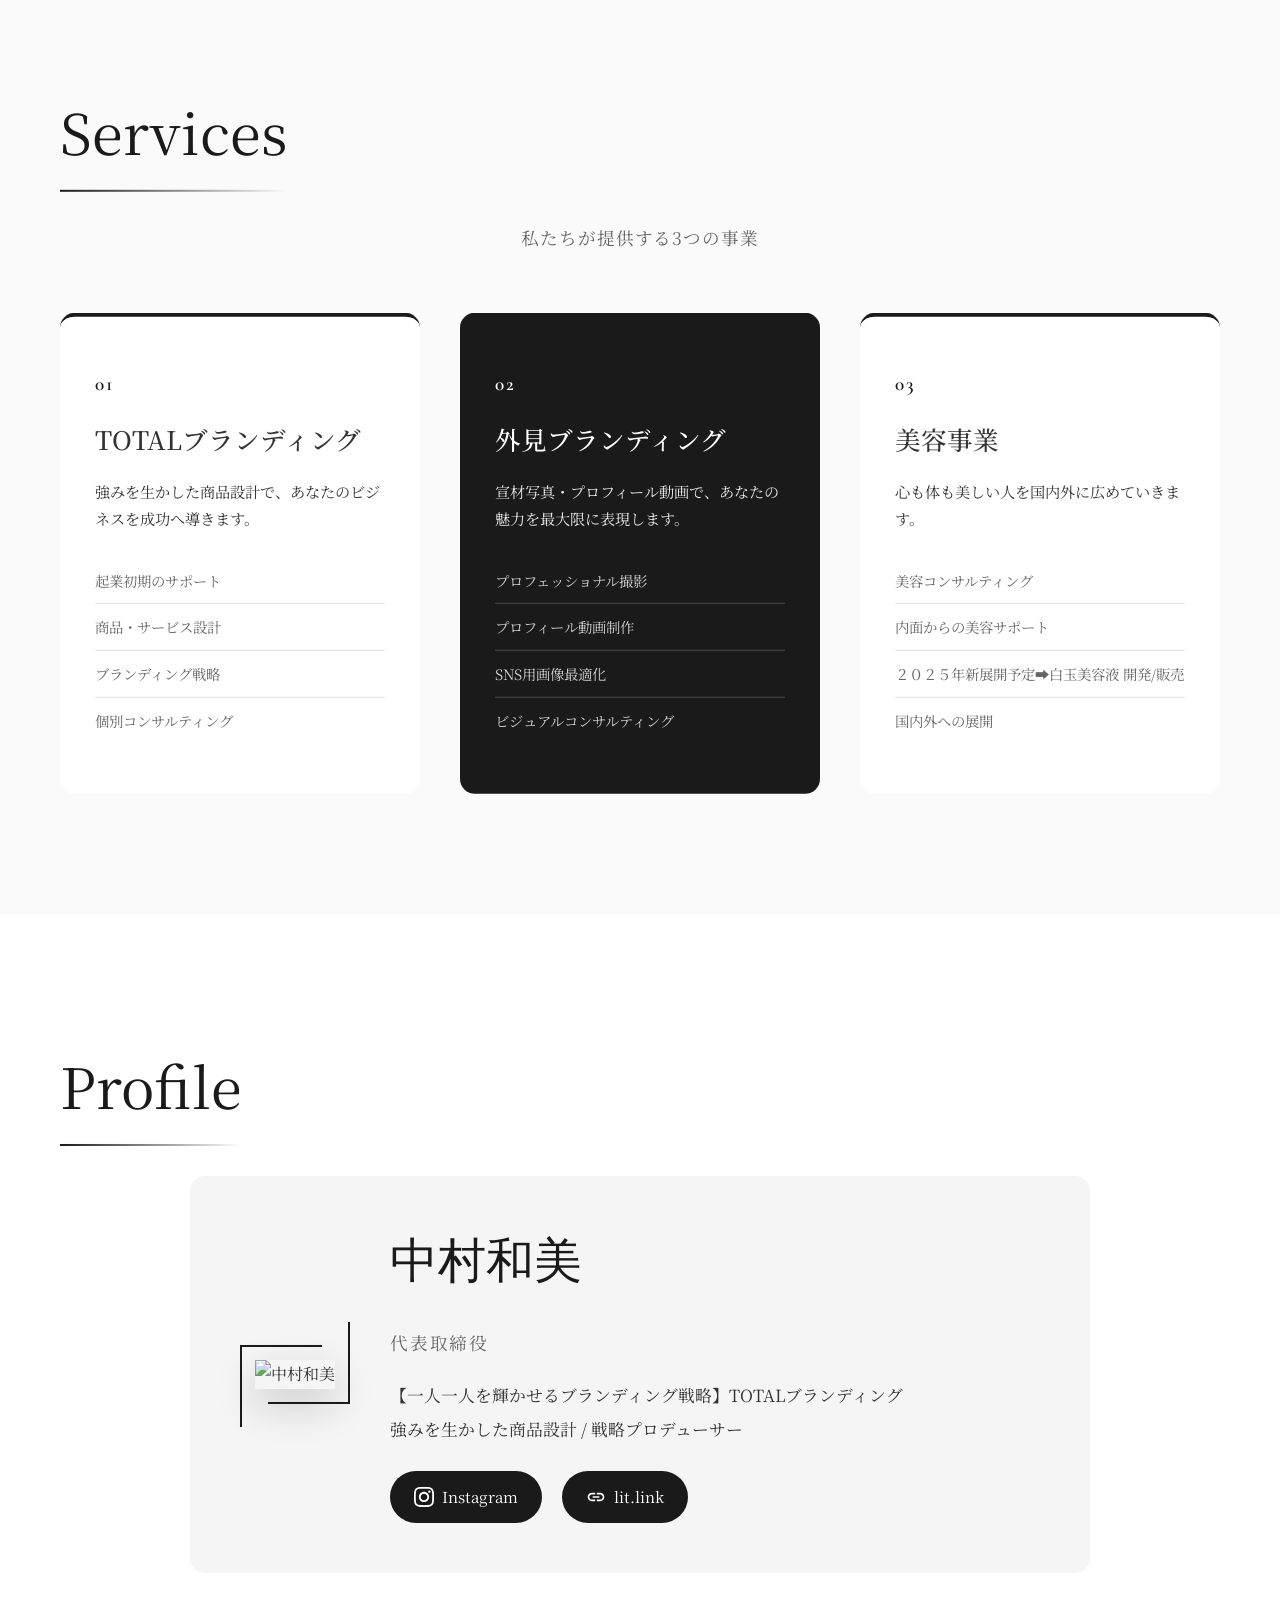
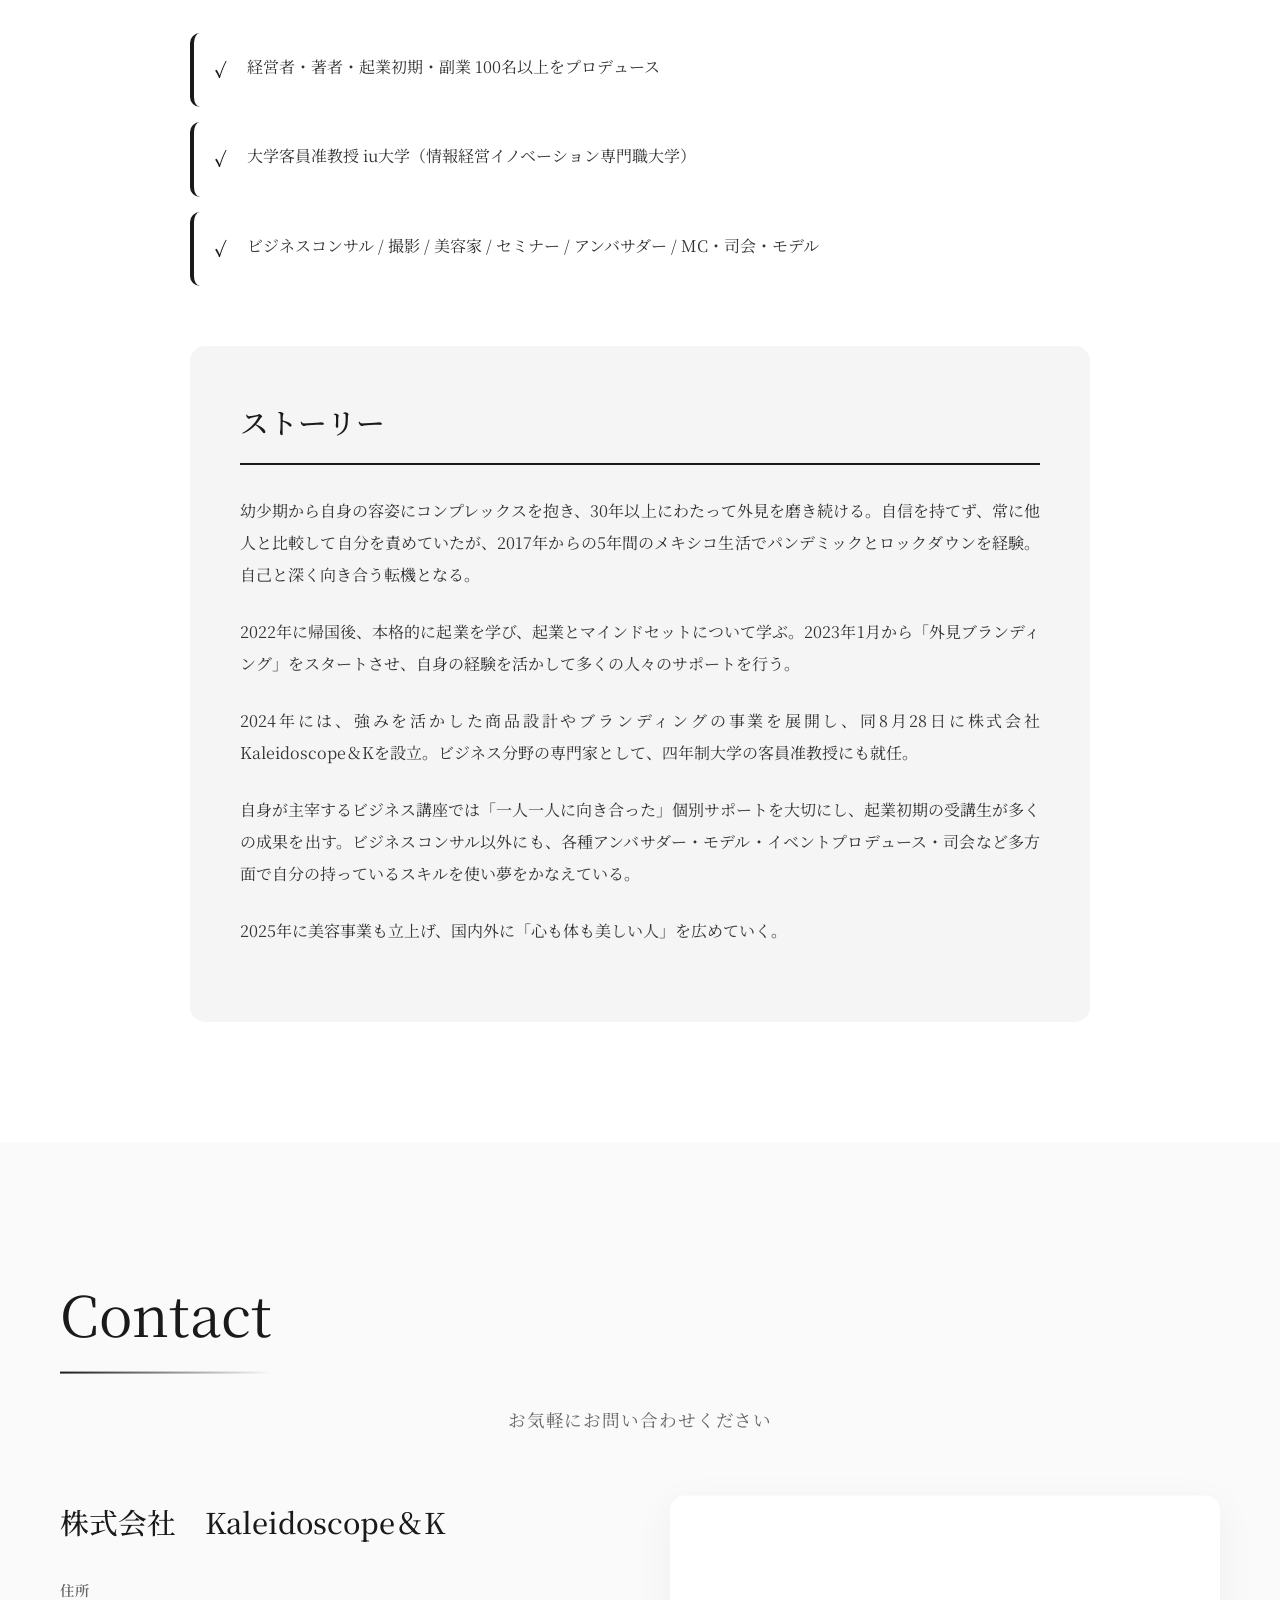
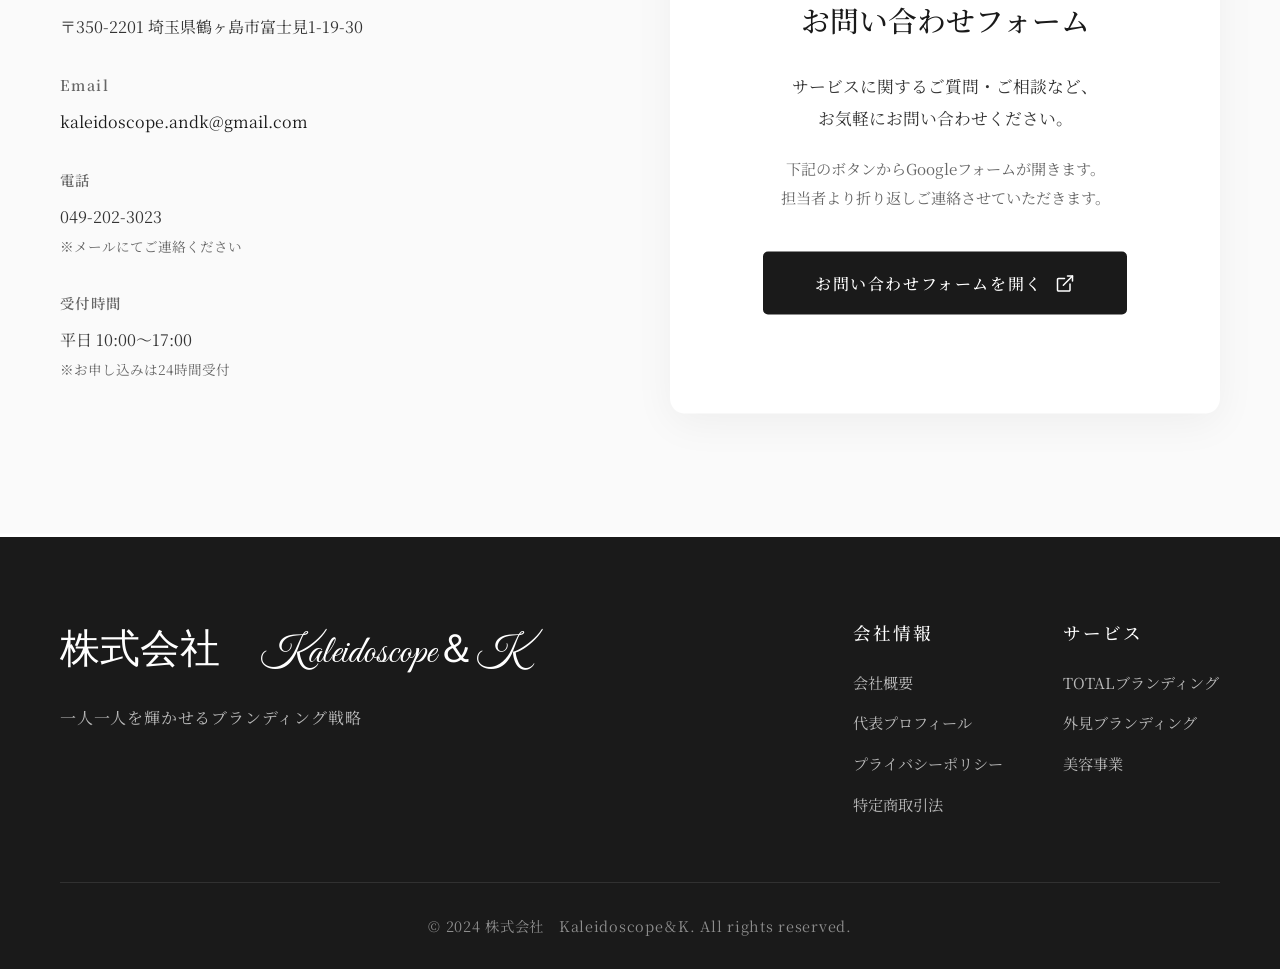
==== commit 7989d51f: "デザイン改善: ロゴ画像追加、プロフィールセクション強化、レスポンシブ対応 - ヘッダーとヒーローセクションにロゴ画像を追加 - h2タグのフォントをNoto Serif JPに変更（読みやすさ向上）" ====
--- a/index.html
+++ b/index.html
@@ -14,7 +14,7 @@
     <!-- ナビゲーション -->
     <nav class="navbar">
         <div class="nav-container">
-            <a href="#home" class="logo">株式会社　Kaleidoscope＆K</a>
+            <a href="#home" class="logo"><img src="../ロゴ画像.png" alt="株式会社 Kaleidoscope&K"></a>
             <ul class="nav-menu">
                 <li><a href="#home">Home</a></li>
                 <li><a href="#about">About</a></li>
@@ -34,8 +34,7 @@
     <section id="home" class="hero">
         <div class="hero-content">
             <p class="hero-label">Company</p>
-            <h1 class="hero-title handwriting-animation">株式会社　Kaleidoscope＆K</h1>
-            <p class="hero-subtitle">株式会社</p>
+            <h1 class="hero-title"><img src="../ロゴ画像.png" alt="株式会社 Kaleidoscope&K" class="hero-logo"></h1>
             <h2 class="hero-tagline handwriting-animation">一人一人を輝かせるブランディング戦略</h2>
             <p class="hero-description handwriting-animation">「あなたらしさ」を輝かせ、選ばれる存在へ導く TOTALブランディング</p>
             <a href="#services" class="btn-primary">サービスを見る</a>
@@ -132,9 +131,24 @@
 
             <div class="profile-content">
                 <div class="profile-header">
-                    <h3 class="profile-name">中村和美</h3>
-                    <p class="profile-role">代表取締役</p>
-                    <p class="profile-tagline">【一人一人を輝かせるブランディング戦略】TOTALブランディング<br>強みを生かした商品設計 / 戦略プロデューサー</p>
+                    <div class="profile-photo">
+                        <img src="../かずみさん.jpg" alt="中村和美">
+                    </div>
+                    <div class="profile-info">
+                        <h3 class="profile-name">中村和美</h3>
+                        <p class="profile-role">代表取締役</p>
+                        <p class="profile-tagline">【一人一人を輝かせるブランディング戦略】TOTALブランディング<br>強みを生かした商品設計 / 戦略プロデューサー</p>
+                        <div class="profile-links">
+                        <a href="https://www.instagram.com/kazumi.nakamura.totalbranding?igsh=MWZhZjhsc3ZtaXNkNQ%3D%3D&utm_source=qr" target="_blank" rel="noopener noreferrer" class="profile-link">
+                            <svg width="24" height="24" viewBox="0 0 24 24" fill="currentColor"><path d="M12 2.163c3.204 0 3.584.012 4.85.07 3.252.148 4.771 1.691 4.919 4.919.058 1.265.069 1.645.069 4.849 0 3.205-.012 3.584-.069 4.849-.149 3.225-1.664 4.771-4.919 4.919-1.266.058-1.644.07-4.85.07-3.204 0-3.584-.012-4.849-.07-3.26-.149-4.771-1.699-4.919-4.92-.058-1.265-.07-1.644-.07-4.849 0-3.204.013-3.583.07-4.849.149-3.227 1.664-4.771 4.919-4.919 1.266-.057 1.645-.069 4.849-.069zm0-2.163c-3.259 0-3.667.014-4.947.072-4.358.2-6.78 2.618-6.98 6.98-.059 1.281-.073 1.689-.073 4.948 0 3.259.014 3.668.072 4.948.2 4.358 2.618 6.78 6.98 6.98 1.281.058 1.689.072 4.948.072 3.259 0 3.668-.014 4.948-.072 4.354-.2 6.782-2.618 6.979-6.98.059-1.28.073-1.689.073-4.948 0-3.259-.014-3.667-.072-4.947-.196-4.354-2.617-6.78-6.979-6.98-1.281-.059-1.69-.073-4.949-.073zm0 5.838c-3.403 0-6.162 2.759-6.162 6.162s2.759 6.163 6.162 6.163 6.162-2.759 6.162-6.163c0-3.403-2.759-6.162-6.162-6.162zm0 10.162c-2.209 0-4-1.79-4-4 0-2.209 1.791-4 4-4s4 1.791 4 4c0 2.21-1.791 4-4 4zm6.406-11.845c-.796 0-1.441.645-1.441 1.44s.645 1.44 1.441 1.44c.795 0 1.439-.645 1.439-1.44s-.644-1.44-1.439-1.44z"/></svg>
+                            Instagram
+                        </a>
+                        <a href="https://lit.link/kazuminbranding" target="_blank" rel="noopener noreferrer" class="profile-link">
+                            <svg width="24" height="24" viewBox="0 0 24 24" fill="currentColor"><path d="M3.9 12c0-1.71 1.39-3.1 3.1-3.1h4V7H7c-2.76 0-5 2.24-5 5s2.24 5 5 5h4v-1.9H7c-1.71 0-3.1-1.39-3.1-3.1zM8 13h8v-2H8v2zm9-6h-4v1.9h4c1.71 0 3.1 1.39 3.1 3.1s-1.39 3.1-3.1 3.1h-4V17h4c2.76 0 5-2.24 5-5s-2.24-5-5-5z"/></svg>
+                            lit.link
+                        </a>
+                        </div>
+                    </div>
                 </div>
 
                 <div class="profile-achievements">
--- a/styles.css
+++ b/styles.css
@@ -97,6 +97,12 @@
     transition: all 0.3s ease;
 }
 
+.logo img {
+    height: 40px;
+    width: auto;
+    display: block;
+}
+
 .logo:hover {
     opacity: 0.7;
 }
@@ -186,6 +192,18 @@
     animation: fadeIn 1s ease 0.4s both;
 }
 
+.hero-logo {
+    max-width: 500px;
+    width: 100%;
+    height: auto;
+}
+
+@media (max-width: 768px) {
+    .hero-logo {
+        max-width: 300px;
+    }
+}
+
 /* 手書きアニメーション */
 .handwriting-animation {
     position: relative;
@@ -220,18 +238,41 @@
     font-weight: 300;
     letter-spacing: 0.15em;
     color: var(--color-text);
-    margin-bottom: 40px;
+    margin-bottom: 5px;
     animation: fadeIn 1s ease 0.6s both;
 }
 
 .hero-tagline {
-    font-family: var(--font-elegant);
-    font-size: 2.5em;
-    font-weight: 400;
-    line-height: 1.5;
+    font-family: var(--font-primary);
+    font-size: 2em;
+    font-weight: 500;
+    line-height: 1.8;
+    letter-spacing: 0.15em;
     color: var(--color-secondary);
     margin-bottom: 30px;
+    padding: 25px 0;
+    position: relative;
+    display: inline-block;
     animation: fadeIn 1s ease 0.8s both;
+}
+
+.hero-tagline::before,
+.hero-tagline::after {
+    content: '';
+    position: absolute;
+    left: 50%;
+    transform: translateX(-50%);
+    width: 60px;
+    height: 1px;
+    background: linear-gradient(90deg, transparent, var(--color-primary), transparent);
+}
+
+.hero-tagline::before {
+    top: 0;
+}
+
+.hero-tagline::after {
+    bottom: 0;
 }
 
 .hero-description {
@@ -310,7 +351,7 @@
 }
 
 .section-title {
-    font-family: var(--font-cursive);
+    font-family: var(--font-primary);  /* Noto Serif JP */
     font-size: 3.5em;
     font-weight: 400;
     color: var(--color-primary);
@@ -527,11 +568,100 @@
 }
 
 .profile-header {
-    text-align: center;
+    display: flex;
+    align-items: center;
+    gap: 40px;
     margin-bottom: 60px;
     padding: 50px;
     background: var(--color-bg-gray);
     border-radius: 15px;
+}
+
+.profile-photo {
+    flex-shrink: 0;
+    position: relative;
+    padding: 15px;
+}
+
+.profile-photo::before,
+.profile-photo::after {
+    content: '';
+    position: absolute;
+    width: 80px;
+    height: 80px;
+    border: 2px solid var(--color-primary);
+    transition: all 0.4s ease;
+}
+
+.profile-photo::before {
+    top: 0;
+    left: 0;
+    border-right: none;
+    border-bottom: none;
+}
+
+.profile-photo::after {
+    bottom: 0;
+    right: 0;
+    border-left: none;
+    border-top: none;
+}
+
+.profile-photo:hover::before,
+.profile-photo:hover::after {
+    width: 100px;
+    height: 100px;
+}
+
+.profile-photo img {
+    width: 250px;
+    height: 300px;
+    object-fit: cover;
+    object-position: top;
+    border-radius: 0;
+    box-shadow: 0 15px 40px rgba(0, 0, 0, 0.2);
+    transition: all 0.4s ease;
+    filter: grayscale(20%);
+}
+
+.profile-photo:hover img {
+    filter: grayscale(0%);
+    transform: scale(1.02);
+}
+
+.profile-info {
+    text-align: left;
+}
+
+@media (max-width: 768px) {
+    .profile-header {
+        flex-direction: column;
+        text-align: center;
+        padding: 30px;
+    }
+
+    .profile-photo {
+        margin-bottom: 20px;
+    }
+
+    .profile-photo img {
+        width: 200px;
+        height: 240px;
+    }
+
+    .profile-info {
+        text-align: center;
+    }
+
+    .profile-links {
+        justify-content: center;
+        flex-wrap: wrap;
+    }
+
+    .profile-link {
+        padding: 10px 20px;
+        font-size: 0.9em;
+    }
 }
 
 .profile-name {
@@ -553,6 +683,36 @@
     font-size: 1.05em;
     line-height: 2;
     color: var(--color-text);
+}
+
+.profile-links {
+    display: flex;
+    gap: 20px;
+    margin-top: 25px;
+}
+
+.profile-link {
+    display: inline-flex;
+    align-items: center;
+    gap: 8px;
+    padding: 12px 24px;
+    background: var(--color-primary);
+    color: white;
+    text-decoration: none;
+    border-radius: 30px;
+    font-size: 0.95em;
+    transition: all 0.3s ease;
+}
+
+.profile-link:hover {
+    background: var(--color-secondary);
+    transform: translateY(-2px);
+    box-shadow: 0 5px 15px rgba(0, 0, 0, 0.2);
+}
+
+.profile-link svg {
+    width: 20px;
+    height: 20px;
 }
 
 .profile-achievements {
@@ -940,6 +1100,42 @@
         grid-template-columns: 1fr;
     }
 
+    .profile-content {
+        padding: 0 10px;
+    }
+
+    .profile-name {
+        font-size: 2em;
+    }
+
+    .profile-tagline {
+        font-size: 0.95em;
+        line-height: 1.8;
+    }
+
+    .achievement-item {
+        flex-direction: column;
+        gap: 10px;
+        text-align: center;
+    }
+
+    .achievement-item:hover {
+        transform: none;
+    }
+
+    .profile-story {
+        padding: 30px 20px;
+    }
+
+    .profile-story h4 {
+        font-size: 1.4em;
+    }
+
+    .profile-story p {
+        text-align: left;
+        line-height: 1.8;
+    }
+
     .footer-content {
         grid-template-columns: 1fr;
     }
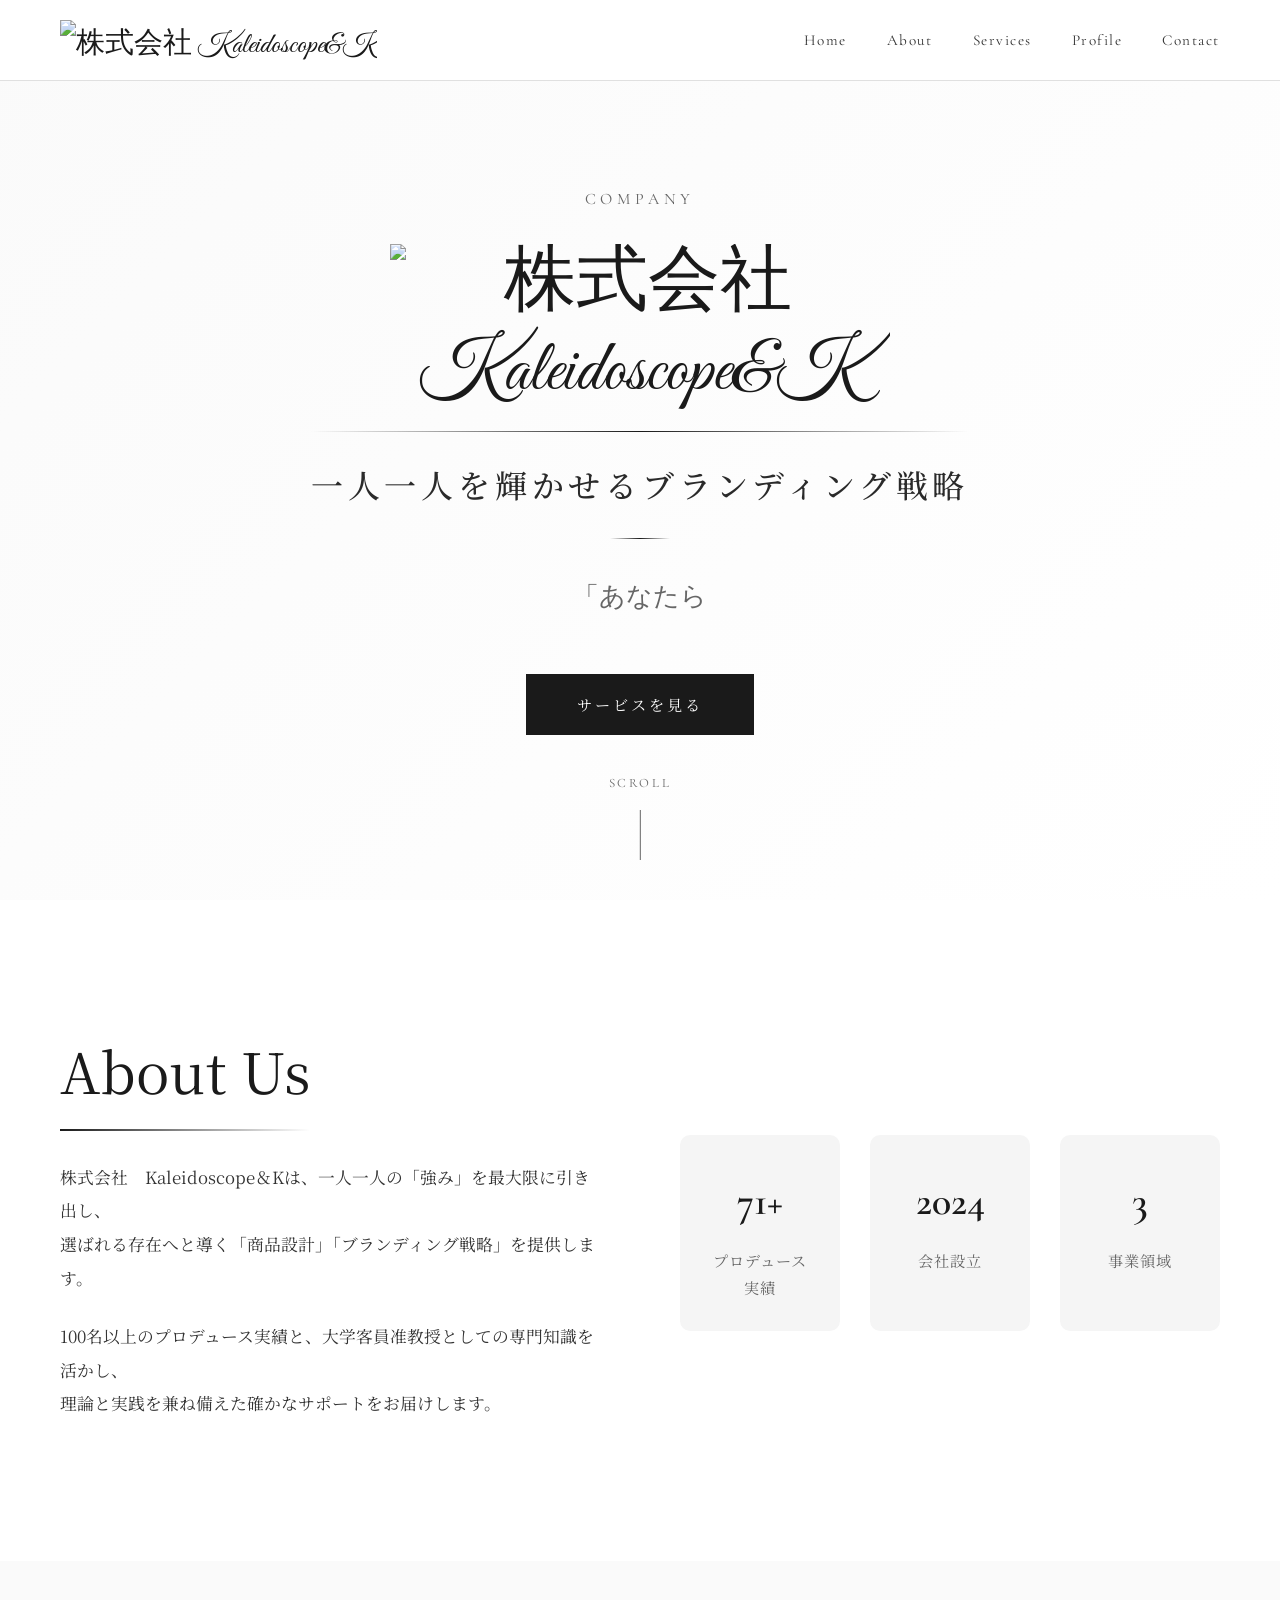
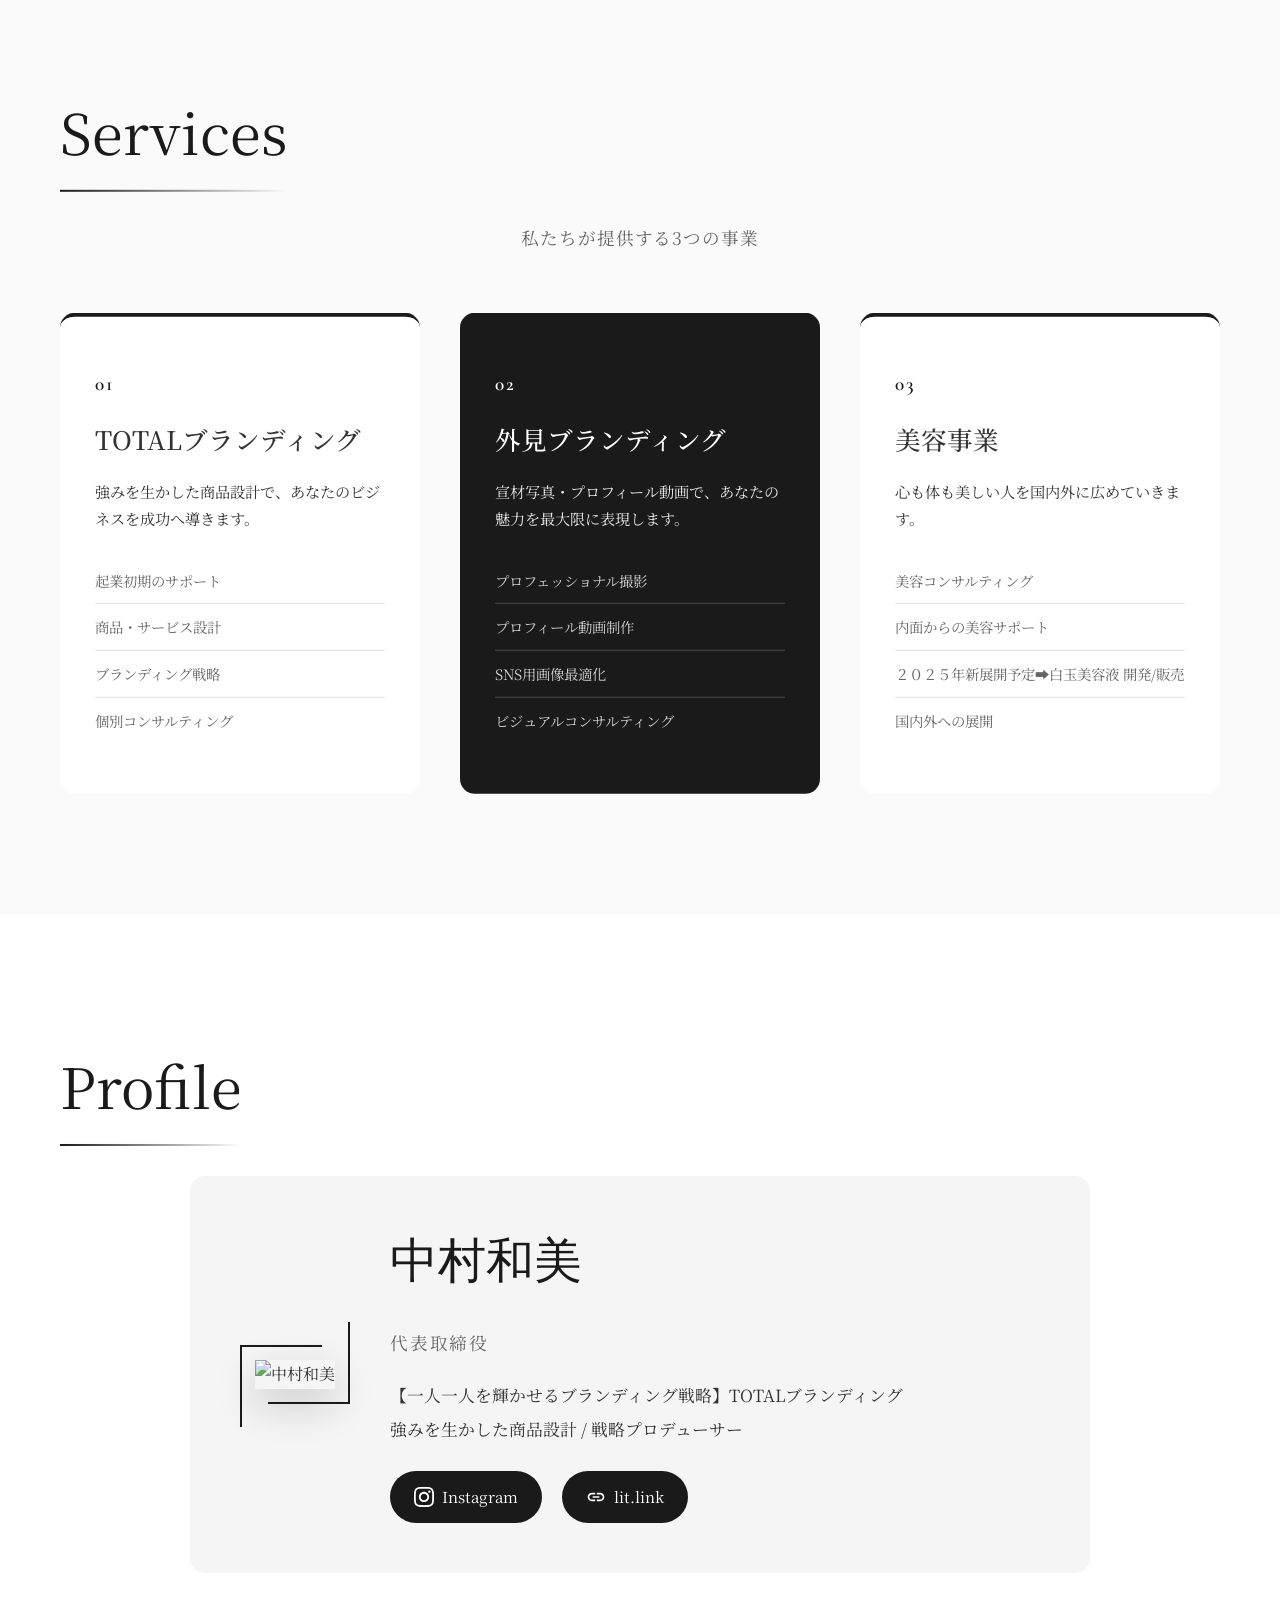
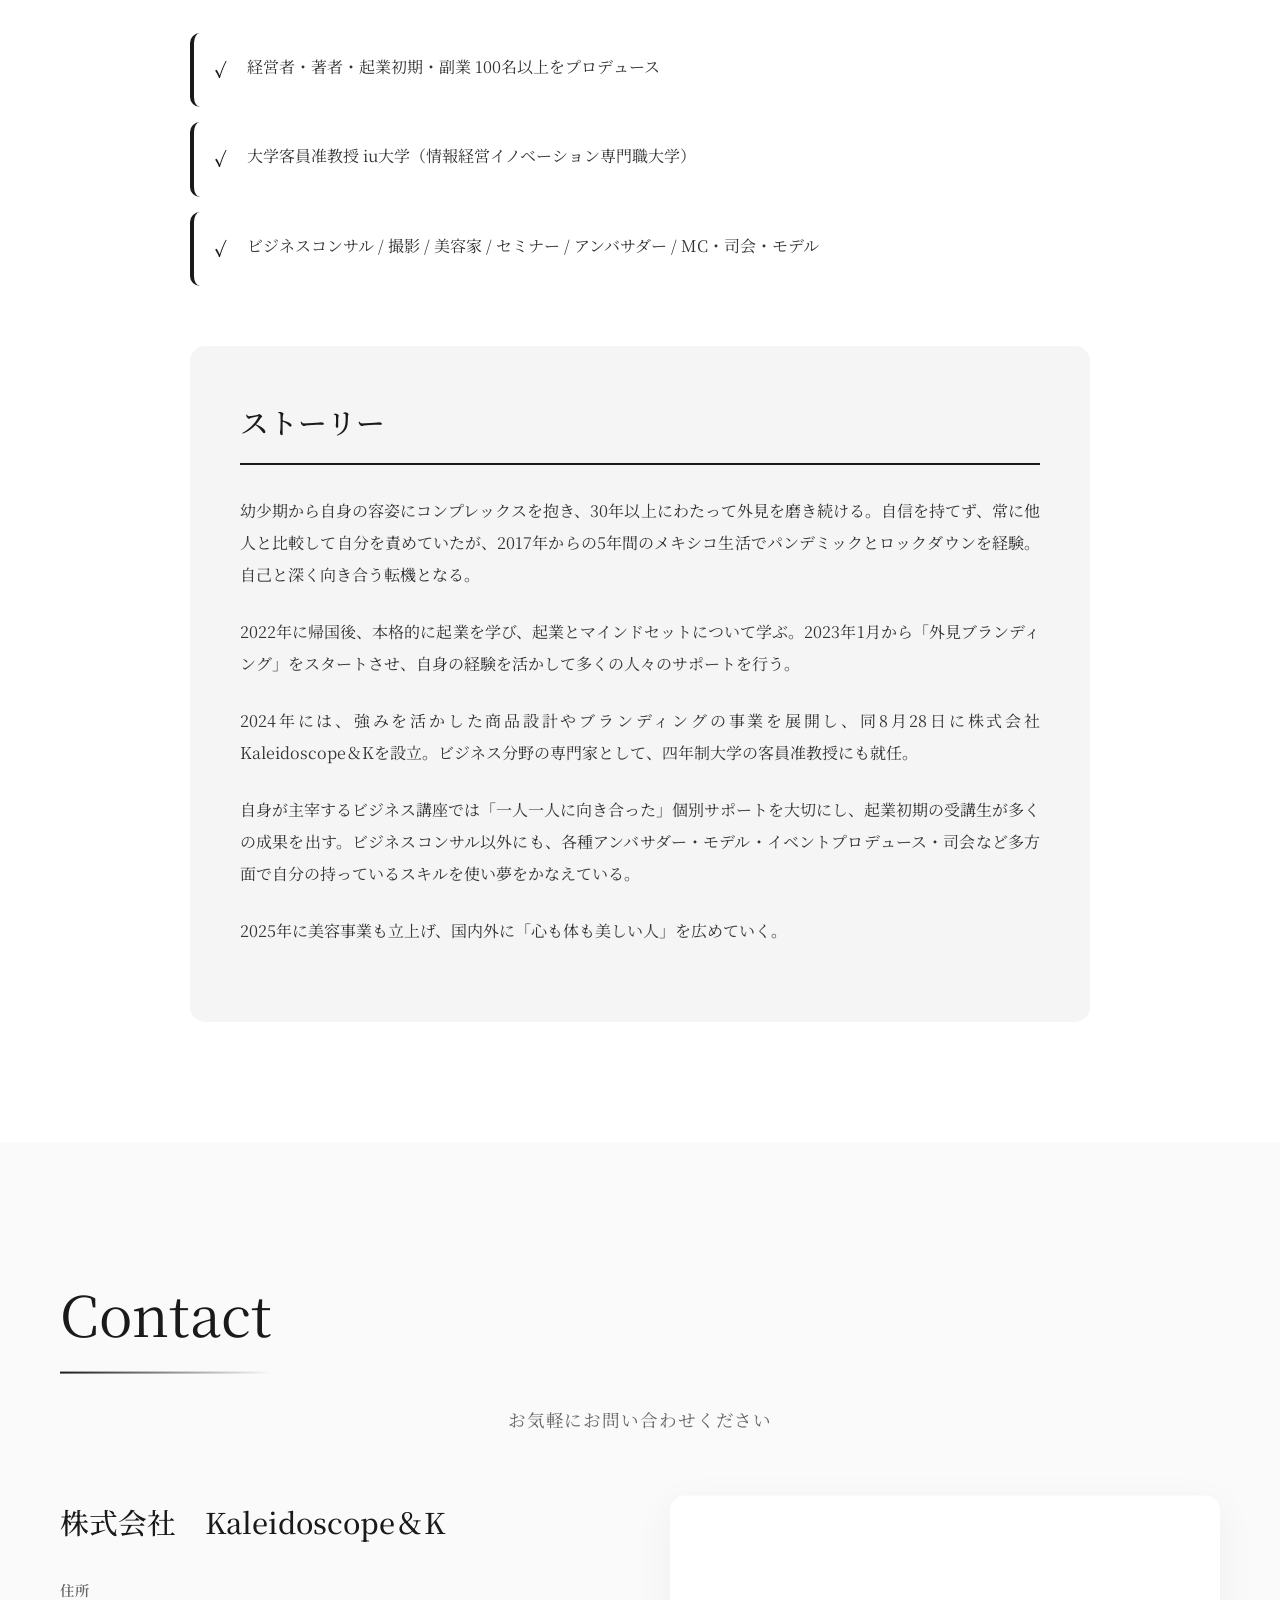
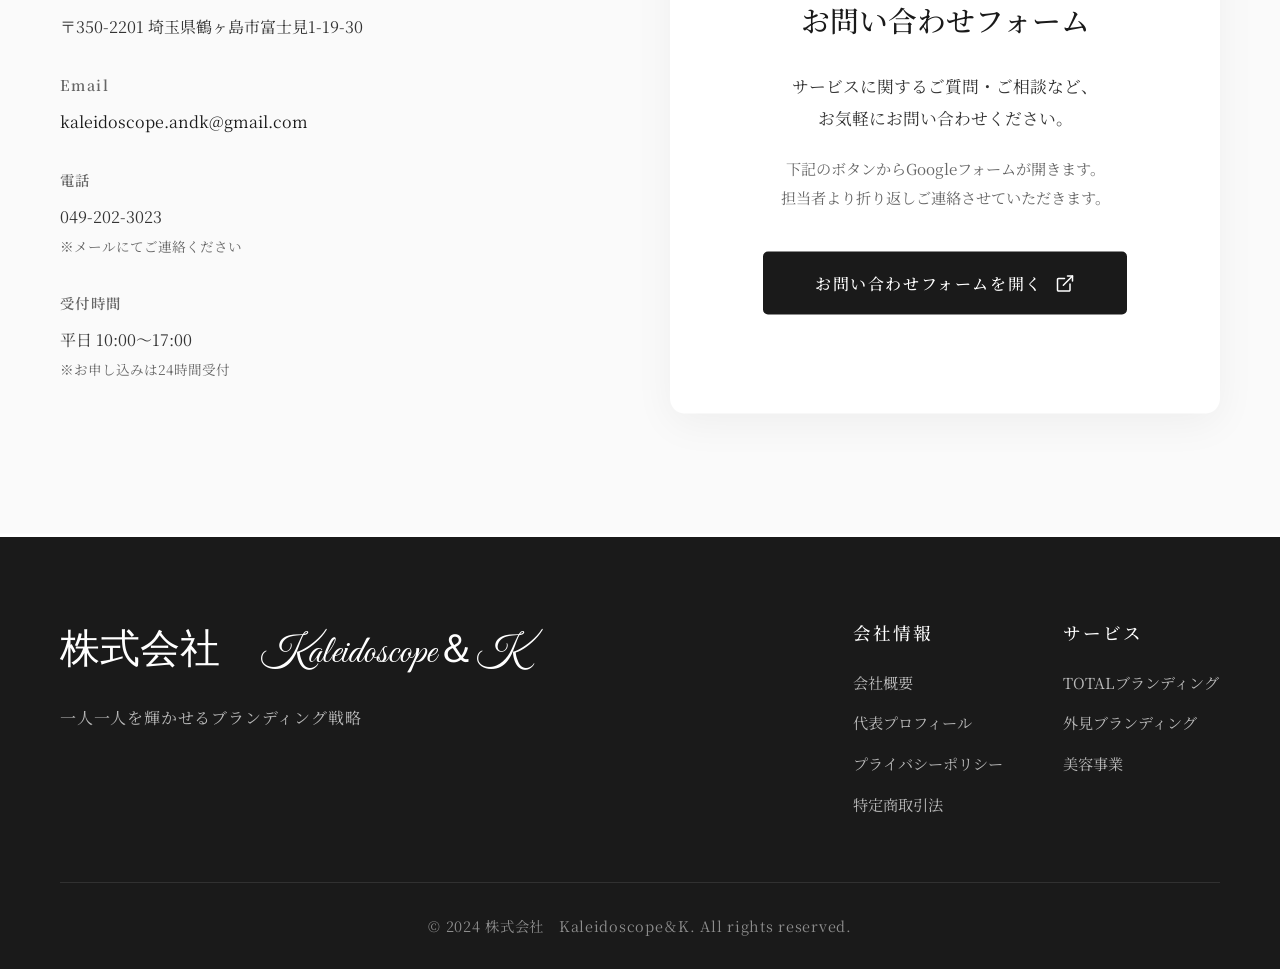
==== commit ad30724e: "ロゴ画像のファイル名を変更 🤖 Generated with [Claude Code](https://claude.com/claude-code)  Co-Authored-By: Claude" ====
--- a/index.html
+++ b/index.html
@@ -14,7 +14,7 @@
     <!-- ナビゲーション -->
     <nav class="navbar">
         <div class="nav-container">
-            <a href="#home" class="logo"><img src="../ロゴ画像.png" alt="株式会社 Kaleidoscope&K"></a>
+            <a href="#home" class="logo"><img src="../rogo.png" alt="株式会社 Kaleidoscope&K"></a>
             <ul class="nav-menu">
                 <li><a href="#home">Home</a></li>
                 <li><a href="#about">About</a></li>
@@ -34,7 +34,7 @@
     <section id="home" class="hero">
         <div class="hero-content">
             <p class="hero-label">Company</p>
-            <h1 class="hero-title"><img src="../ロゴ画像.png" alt="株式会社 Kaleidoscope&K" class="hero-logo"></h1>
+            <h1 class="hero-title"><img src="../rogo.png" alt="株式会社 Kaleidoscope&K" class="hero-logo"></h1>
             <h2 class="hero-tagline handwriting-animation">一人一人を輝かせるブランディング戦略</h2>
             <p class="hero-description handwriting-animation">「あなたらしさ」を輝かせ、選ばれる存在へ導く TOTALブランディング</p>
             <a href="#services" class="btn-primary">サービスを見る</a>
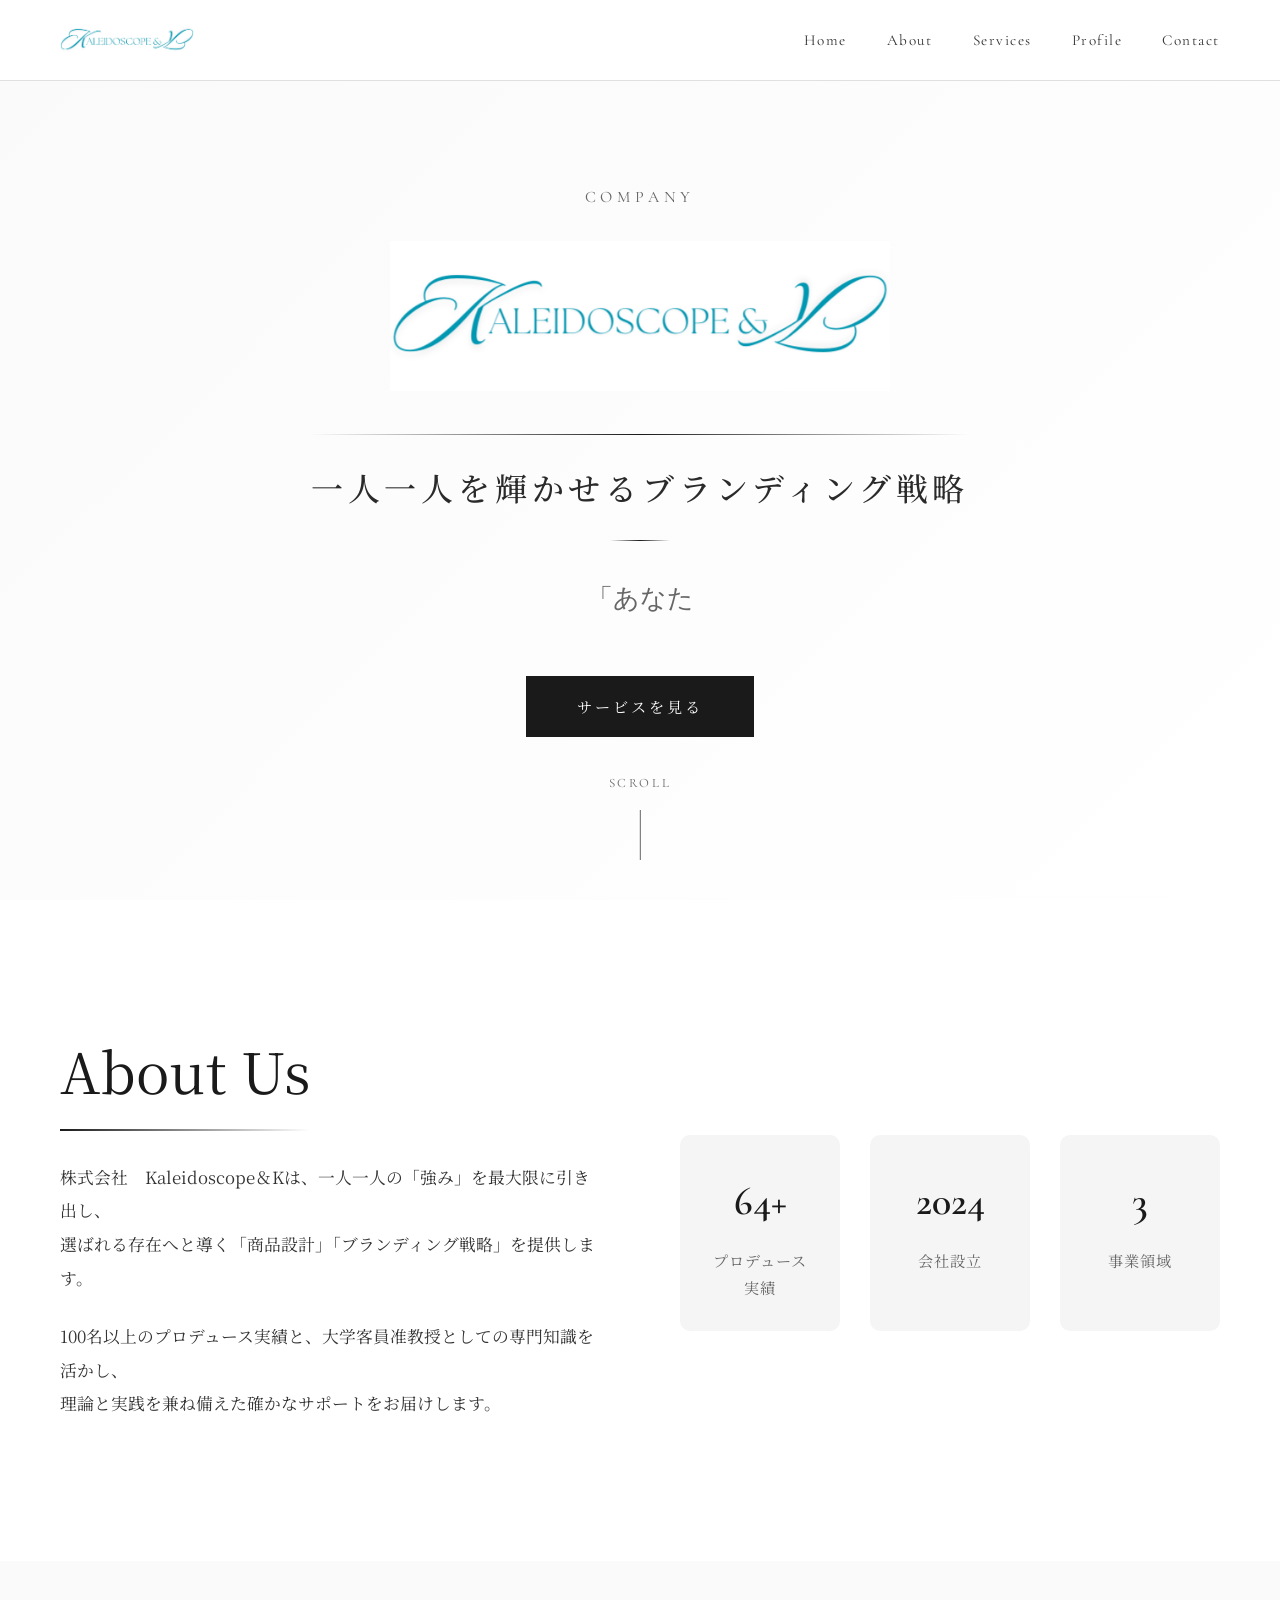
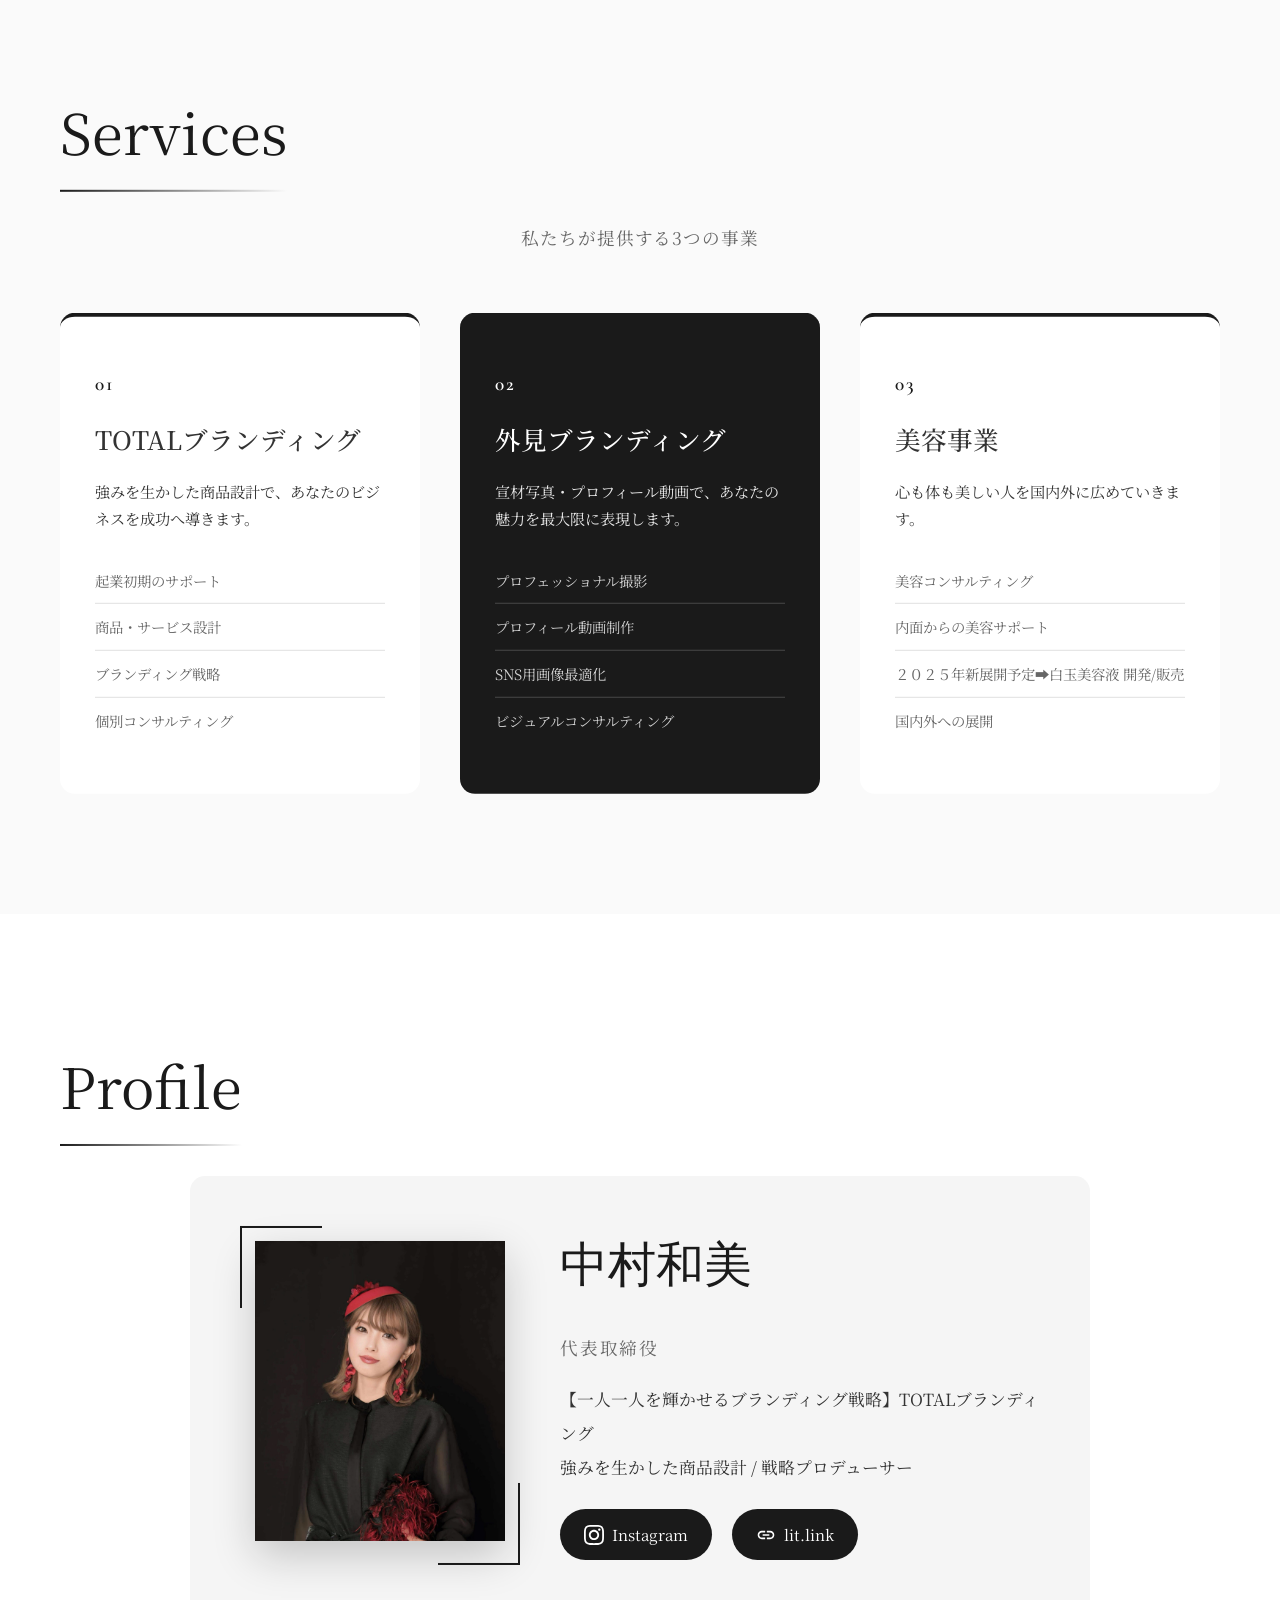
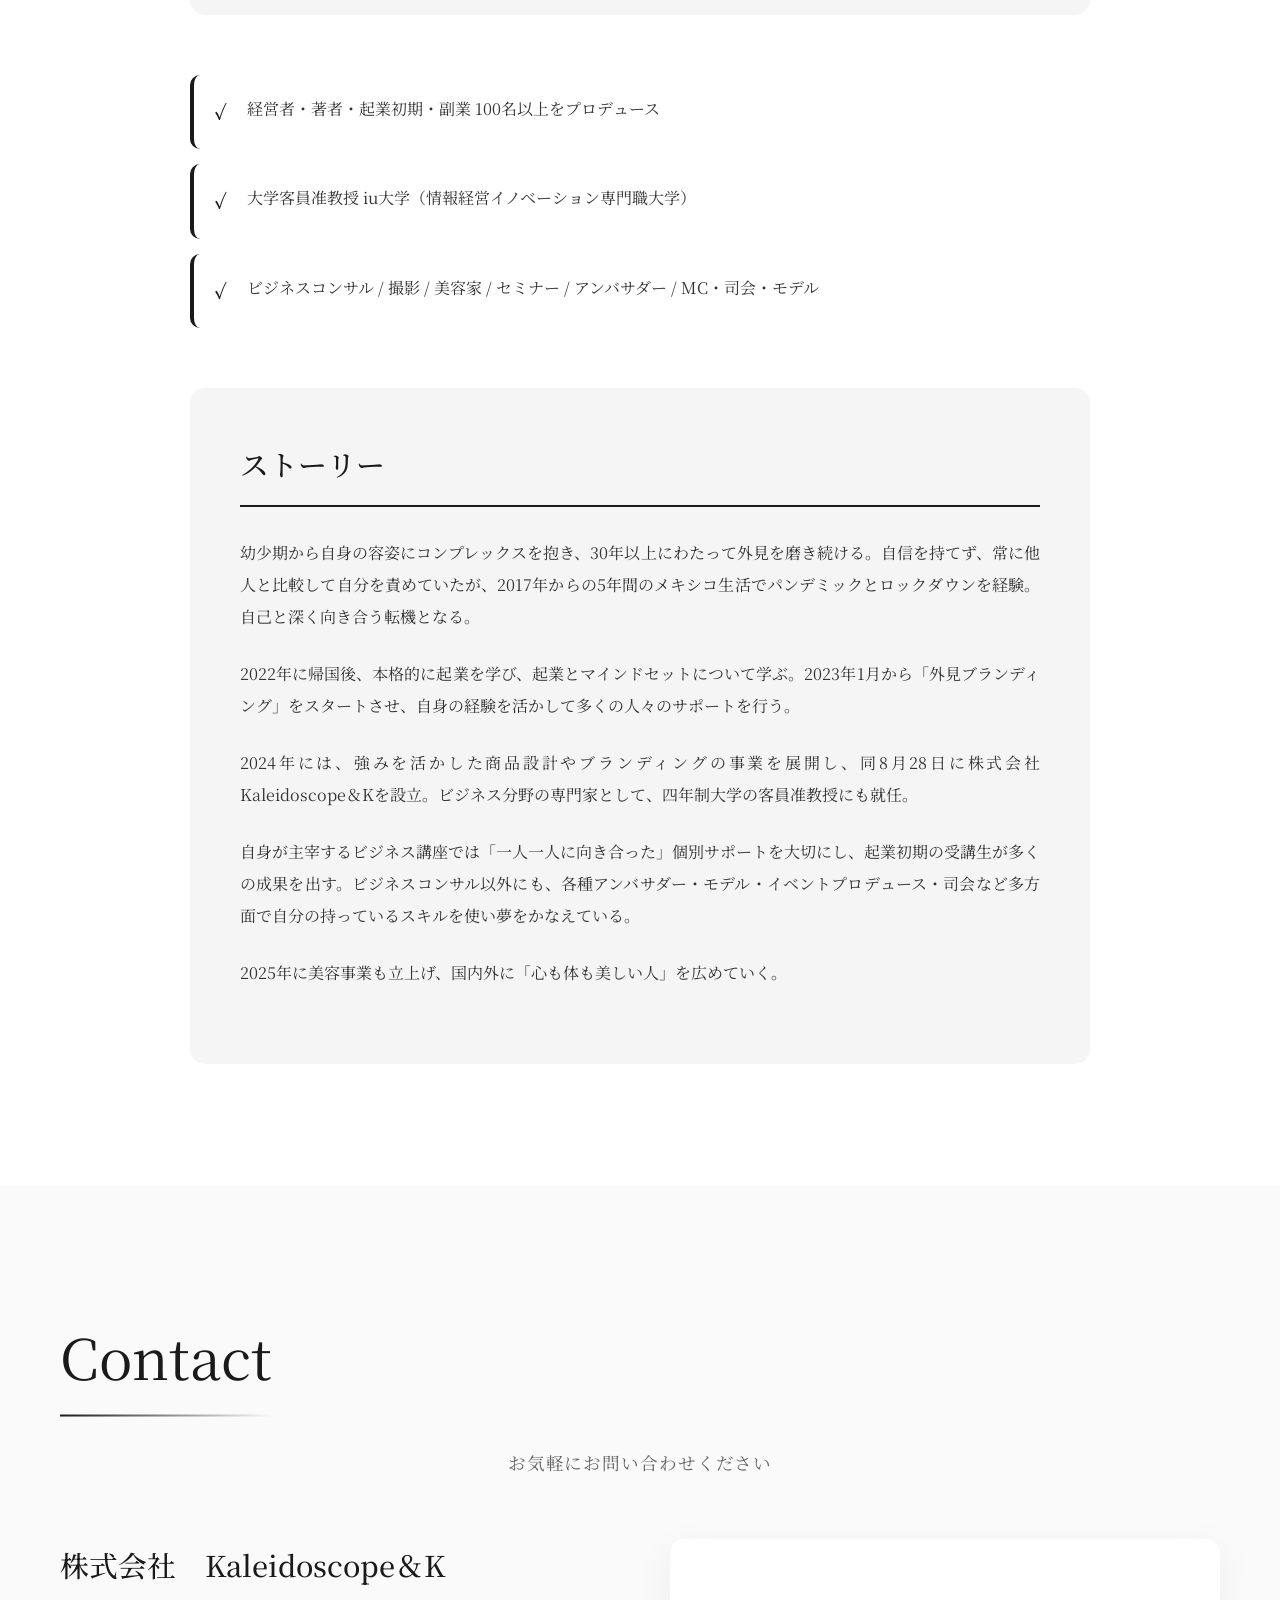
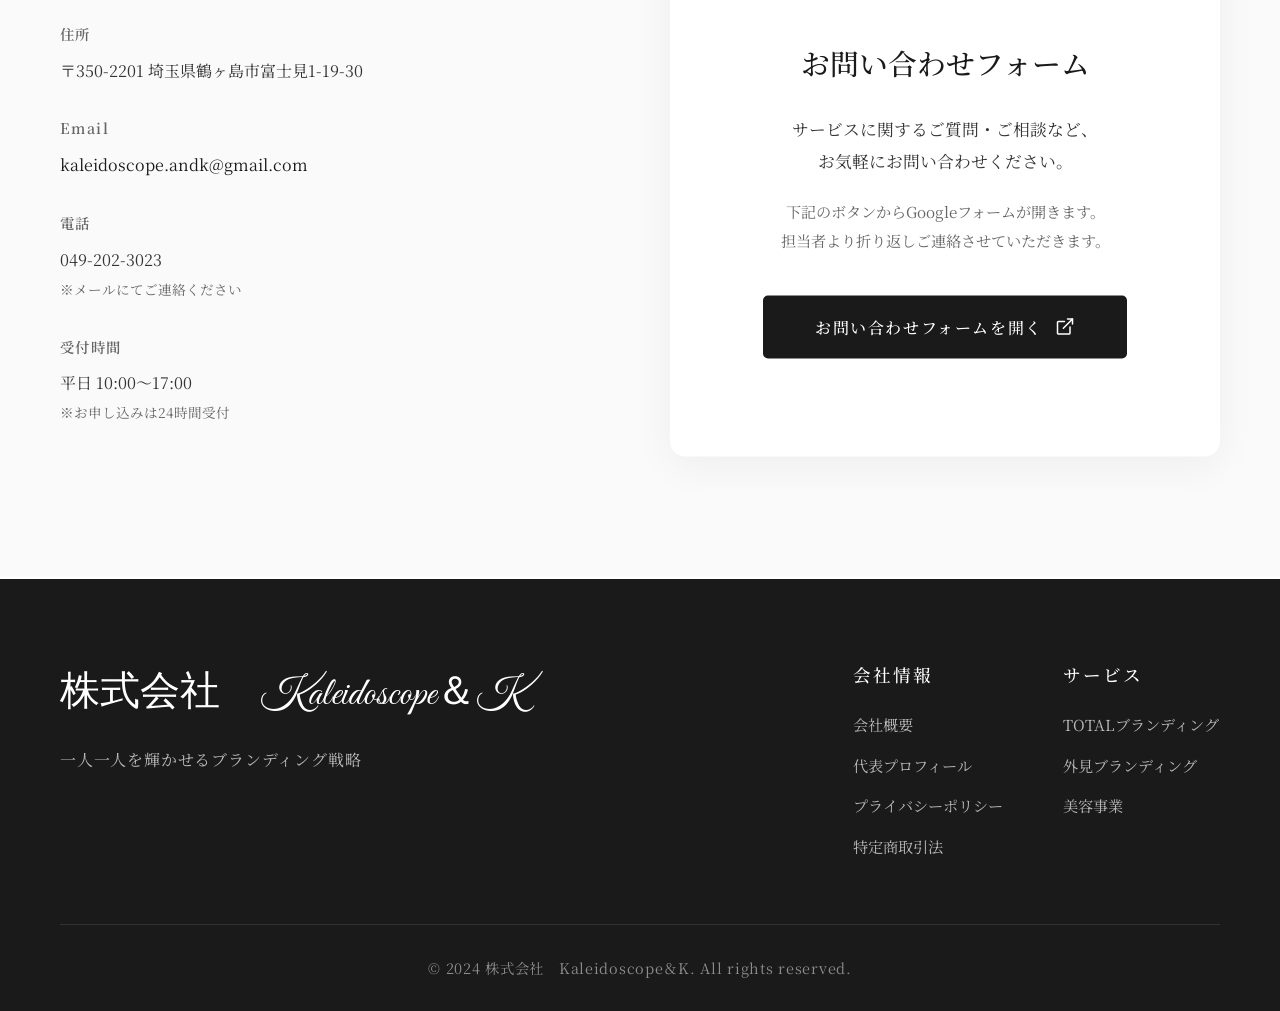
==== commit cc54e5c1: "画像ファイルをリポジトリに追加、パス修正 - rogo.pngをリポジトリに追加 - kazumi.jpgをリポジトリに追加 - 画像パスを相対パスから同一フォルダ参照に変更  🤖 Generated" ====
--- a/index.html
+++ b/index.html
@@ -14,7 +14,7 @@
     <!-- ナビゲーション -->
     <nav class="navbar">
         <div class="nav-container">
-            <a href="#home" class="logo"><img src="../rogo.png" alt="株式会社 Kaleidoscope&K"></a>
+            <a href="#home" class="logo"><img src="rogo.png" alt="株式会社 Kaleidoscope&K"></a>
             <ul class="nav-menu">
                 <li><a href="#home">Home</a></li>
                 <li><a href="#about">About</a></li>
@@ -34,7 +34,7 @@
     <section id="home" class="hero">
         <div class="hero-content">
             <p class="hero-label">Company</p>
-            <h1 class="hero-title"><img src="../rogo.png" alt="株式会社 Kaleidoscope&K" class="hero-logo"></h1>
+            <h1 class="hero-title"><img src="rogo.png" alt="株式会社 Kaleidoscope&K" class="hero-logo"></h1>
             <h2 class="hero-tagline handwriting-animation">一人一人を輝かせるブランディング戦略</h2>
             <p class="hero-description handwriting-animation">「あなたらしさ」を輝かせ、選ばれる存在へ導く TOTALブランディング</p>
             <a href="#services" class="btn-primary">サービスを見る</a>
@@ -132,7 +132,7 @@
             <div class="profile-content">
                 <div class="profile-header">
                     <div class="profile-photo">
-                        <img src="../かずみさん.jpg" alt="中村和美">
+                        <img src="kazumi.jpg" alt="中村和美">
                     </div>
                     <div class="profile-info">
                         <h3 class="profile-name">中村和美</h3>
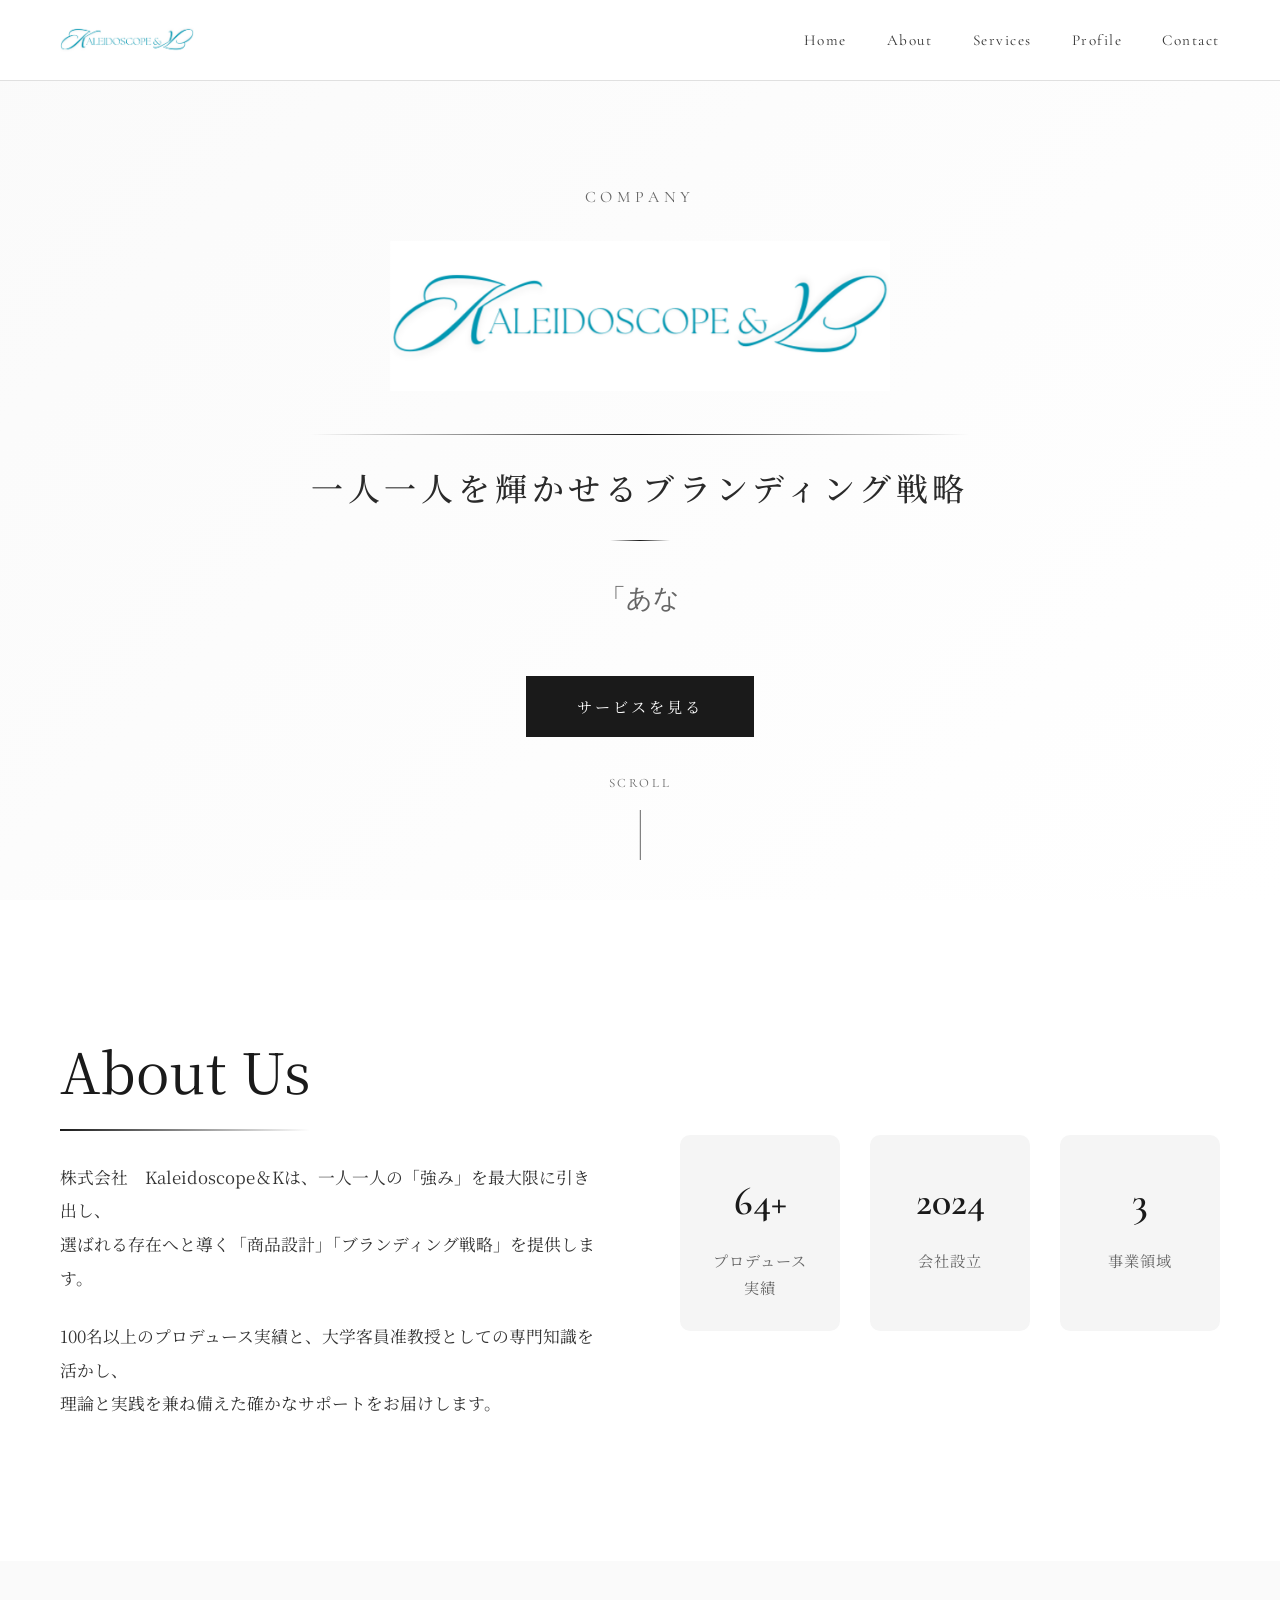
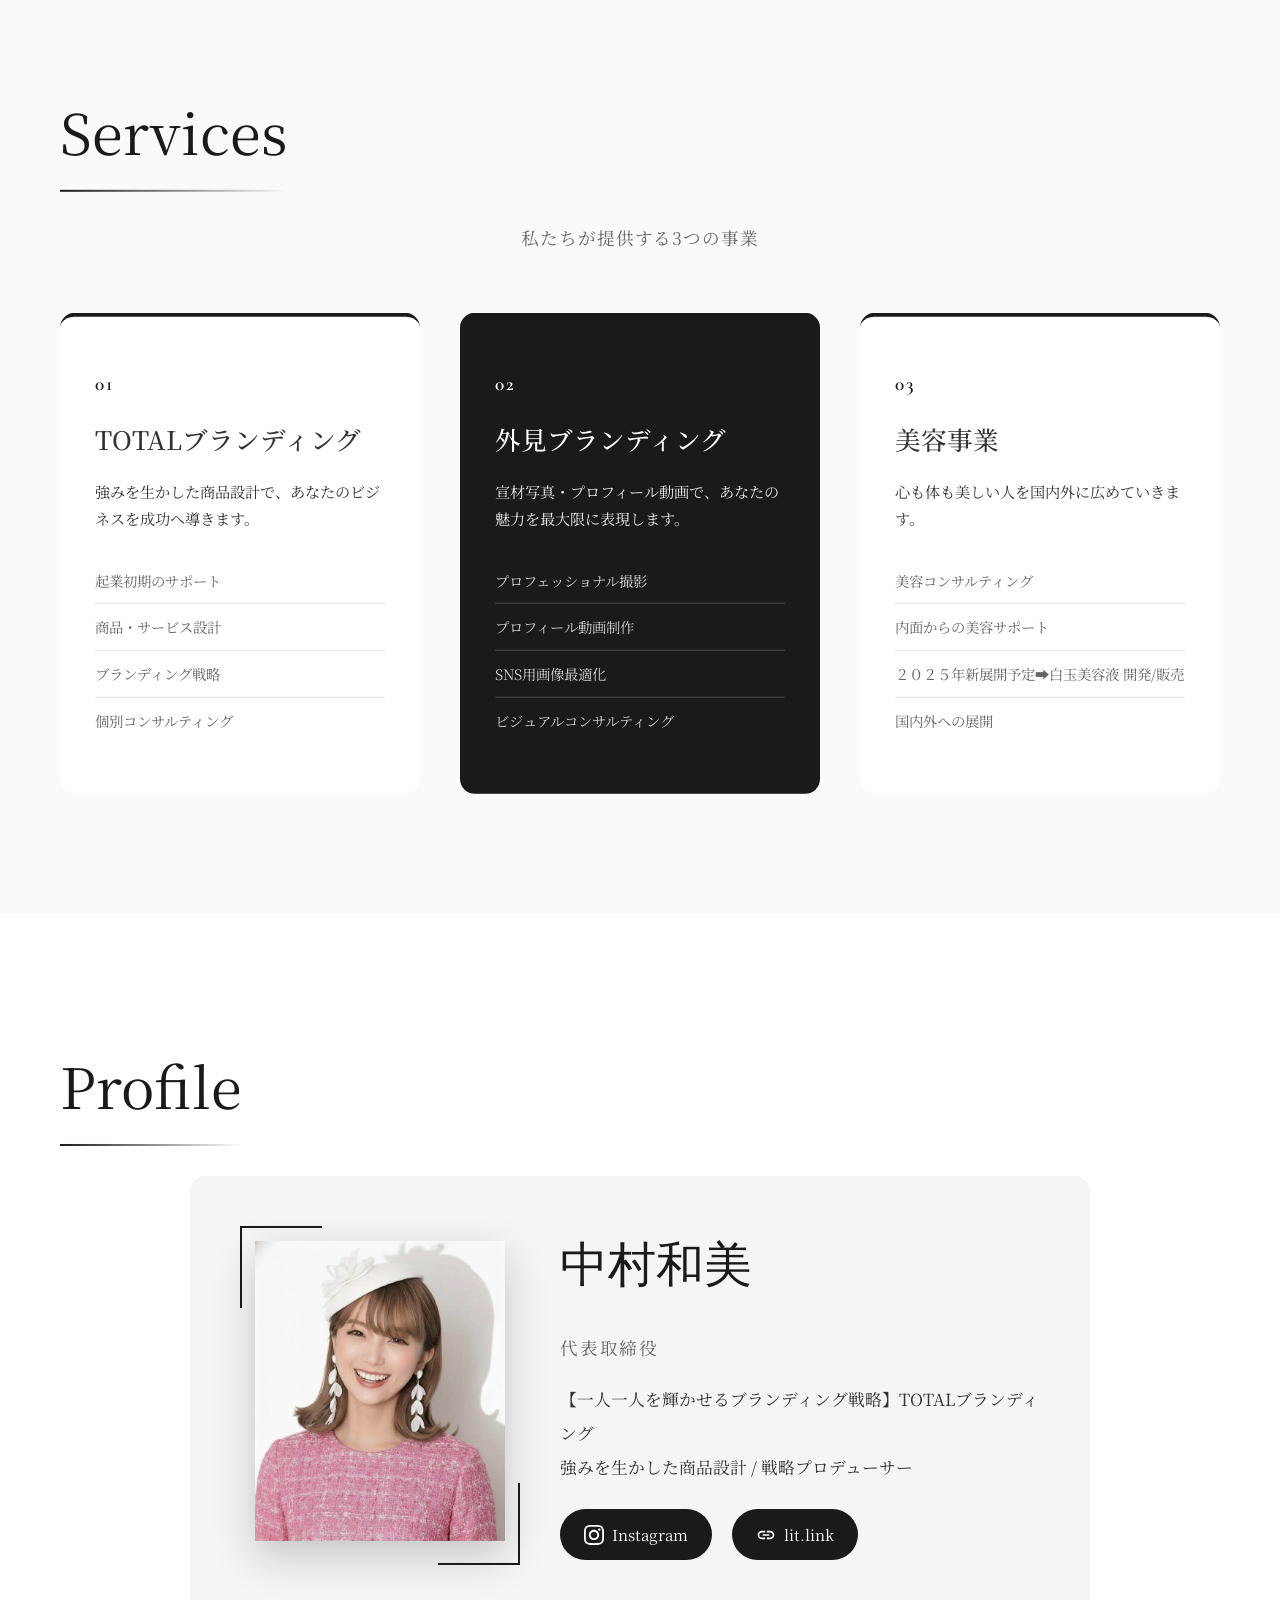
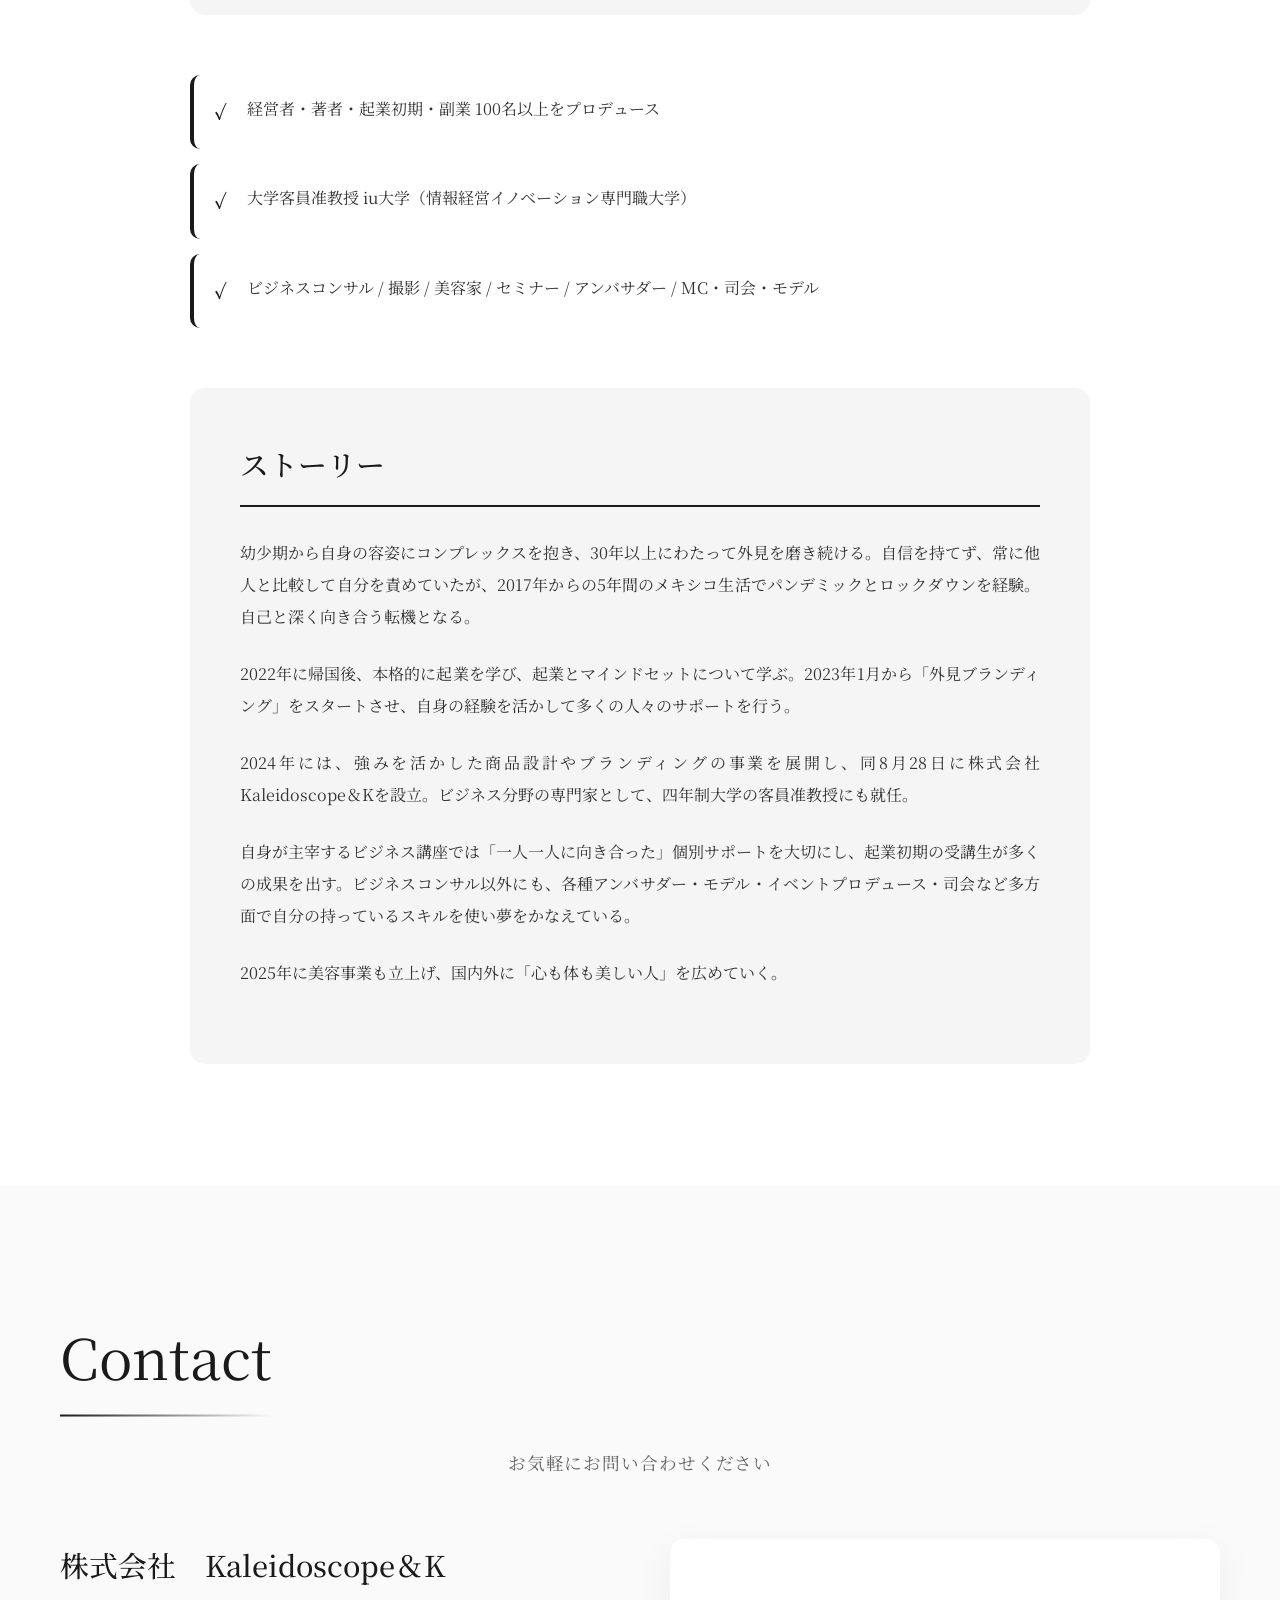
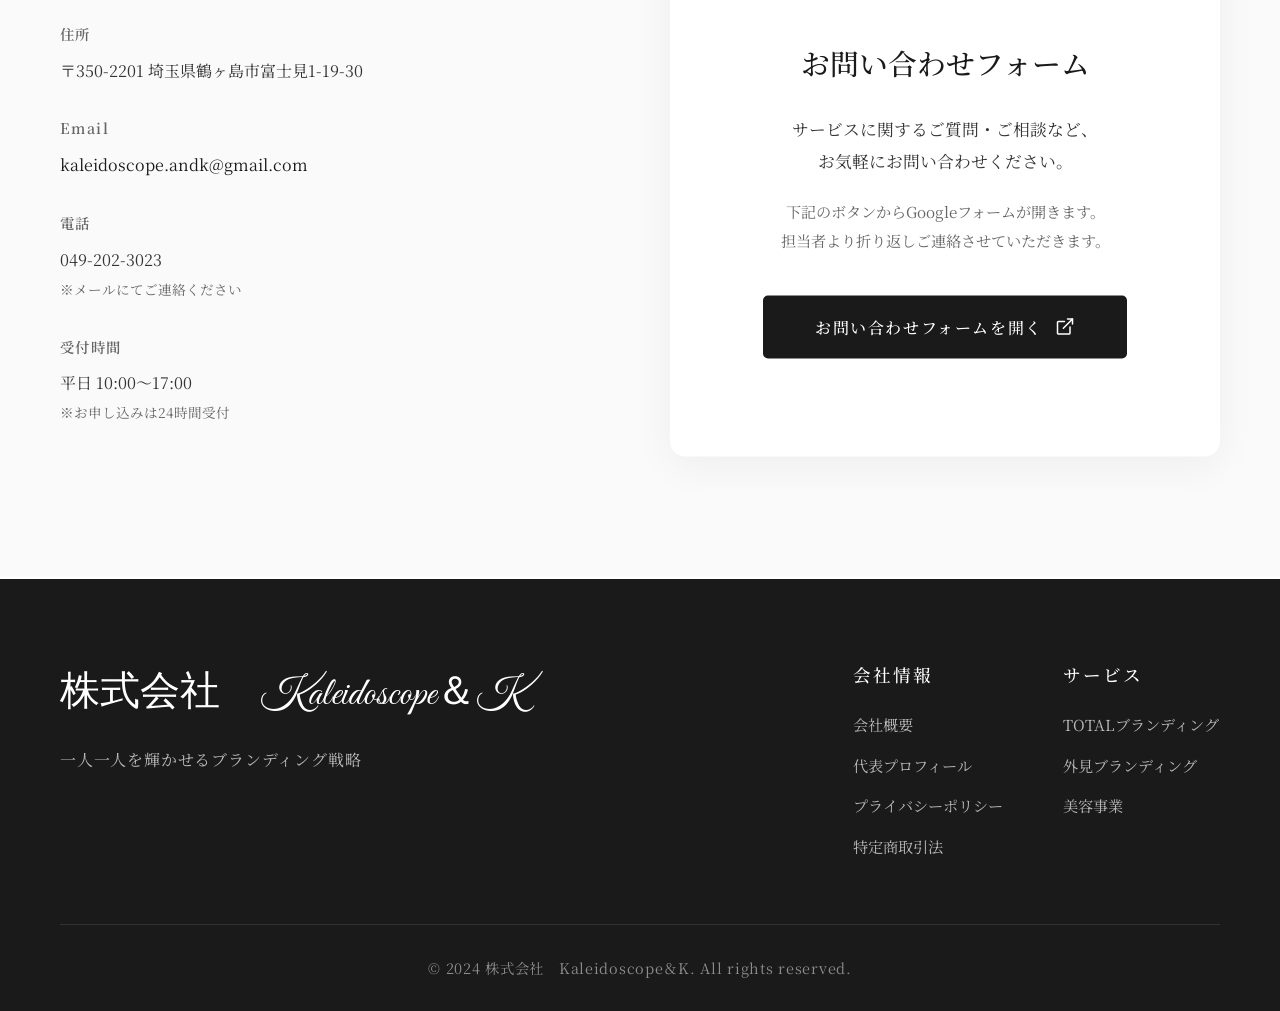
==== commit 97d602fd: "プロフィール画像をpink-profile.jpgに変更 🤖 Generated with [Claude Code](https://claude.com/claude-code)  Co-Auth" ====
--- a/index.html
+++ b/index.html
@@ -132,7 +132,7 @@
             <div class="profile-content">
                 <div class="profile-header">
                     <div class="profile-photo">
-                        <img src="kazumi.jpg" alt="中村和美">
+                        <img src="pink-profile.jpg" alt="中村和美">
                     </div>
                     <div class="profile-info">
                         <h3 class="profile-name">中村和美</h3>
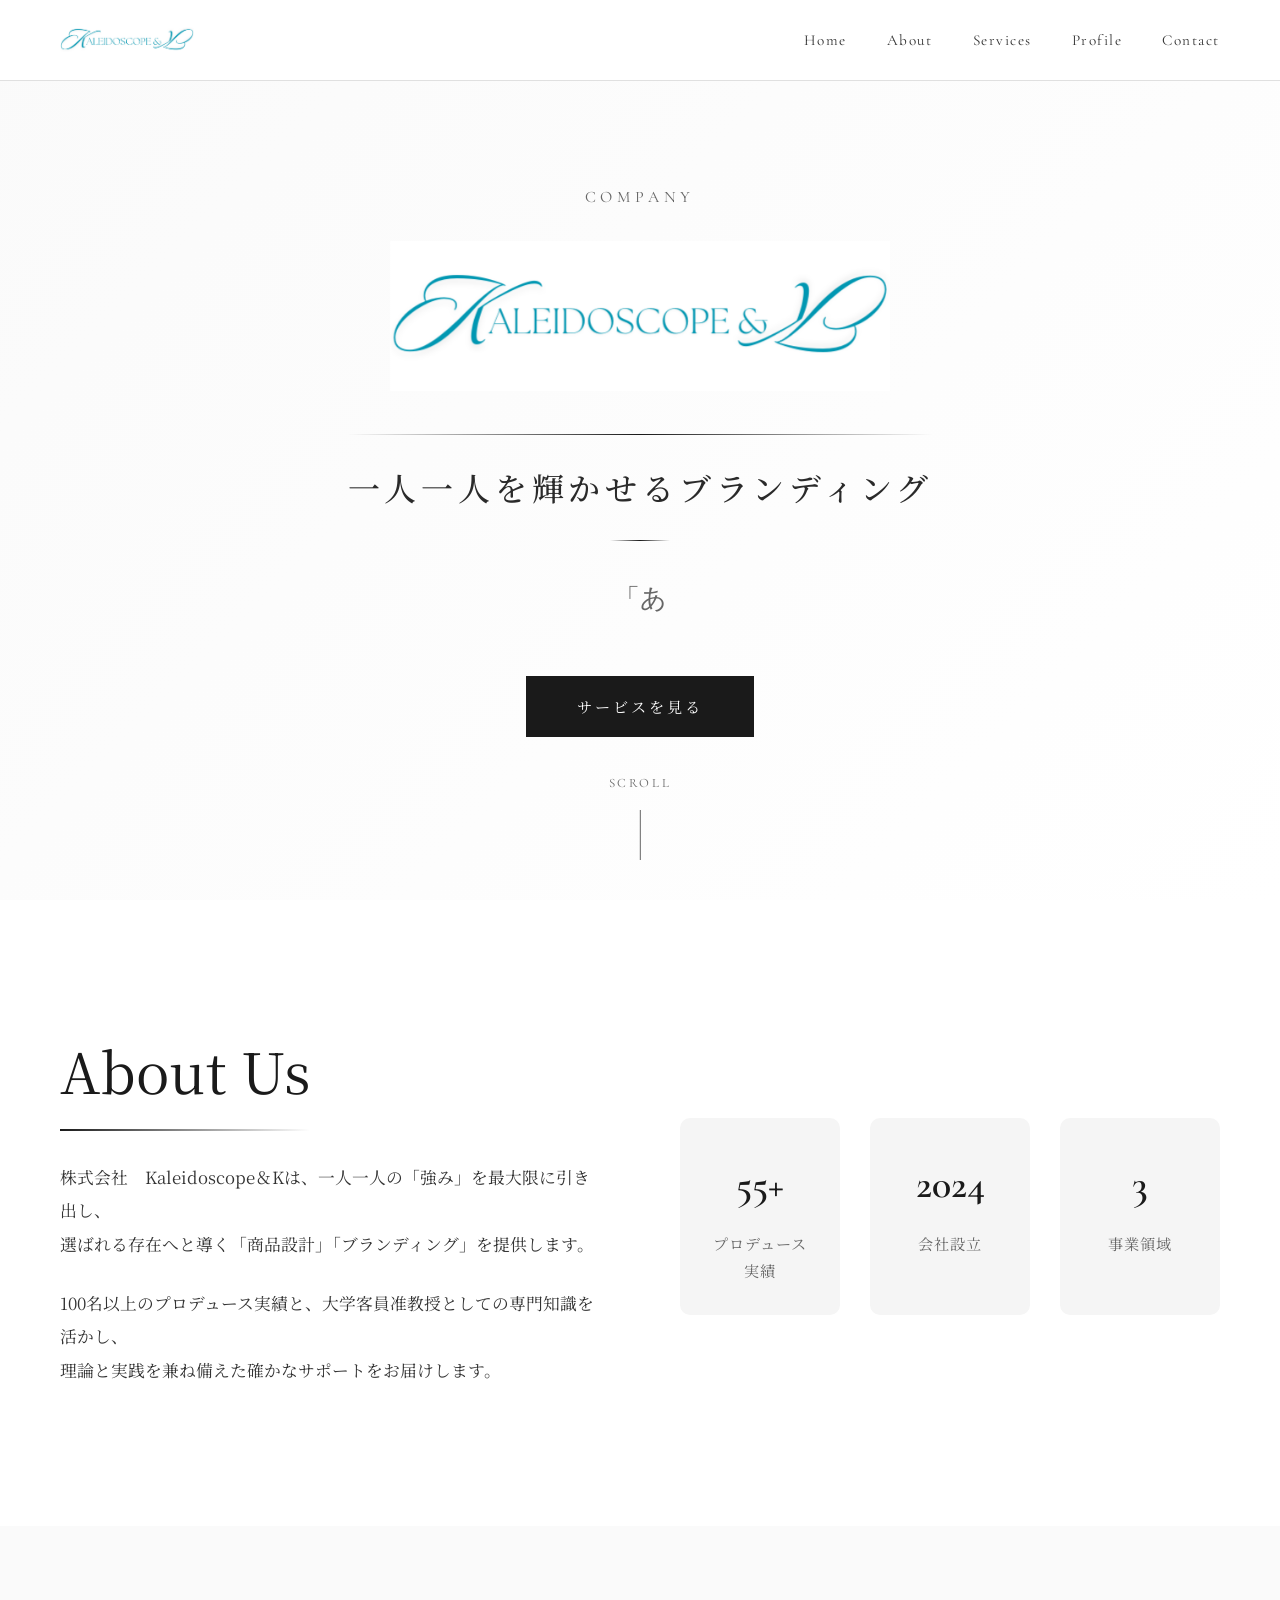
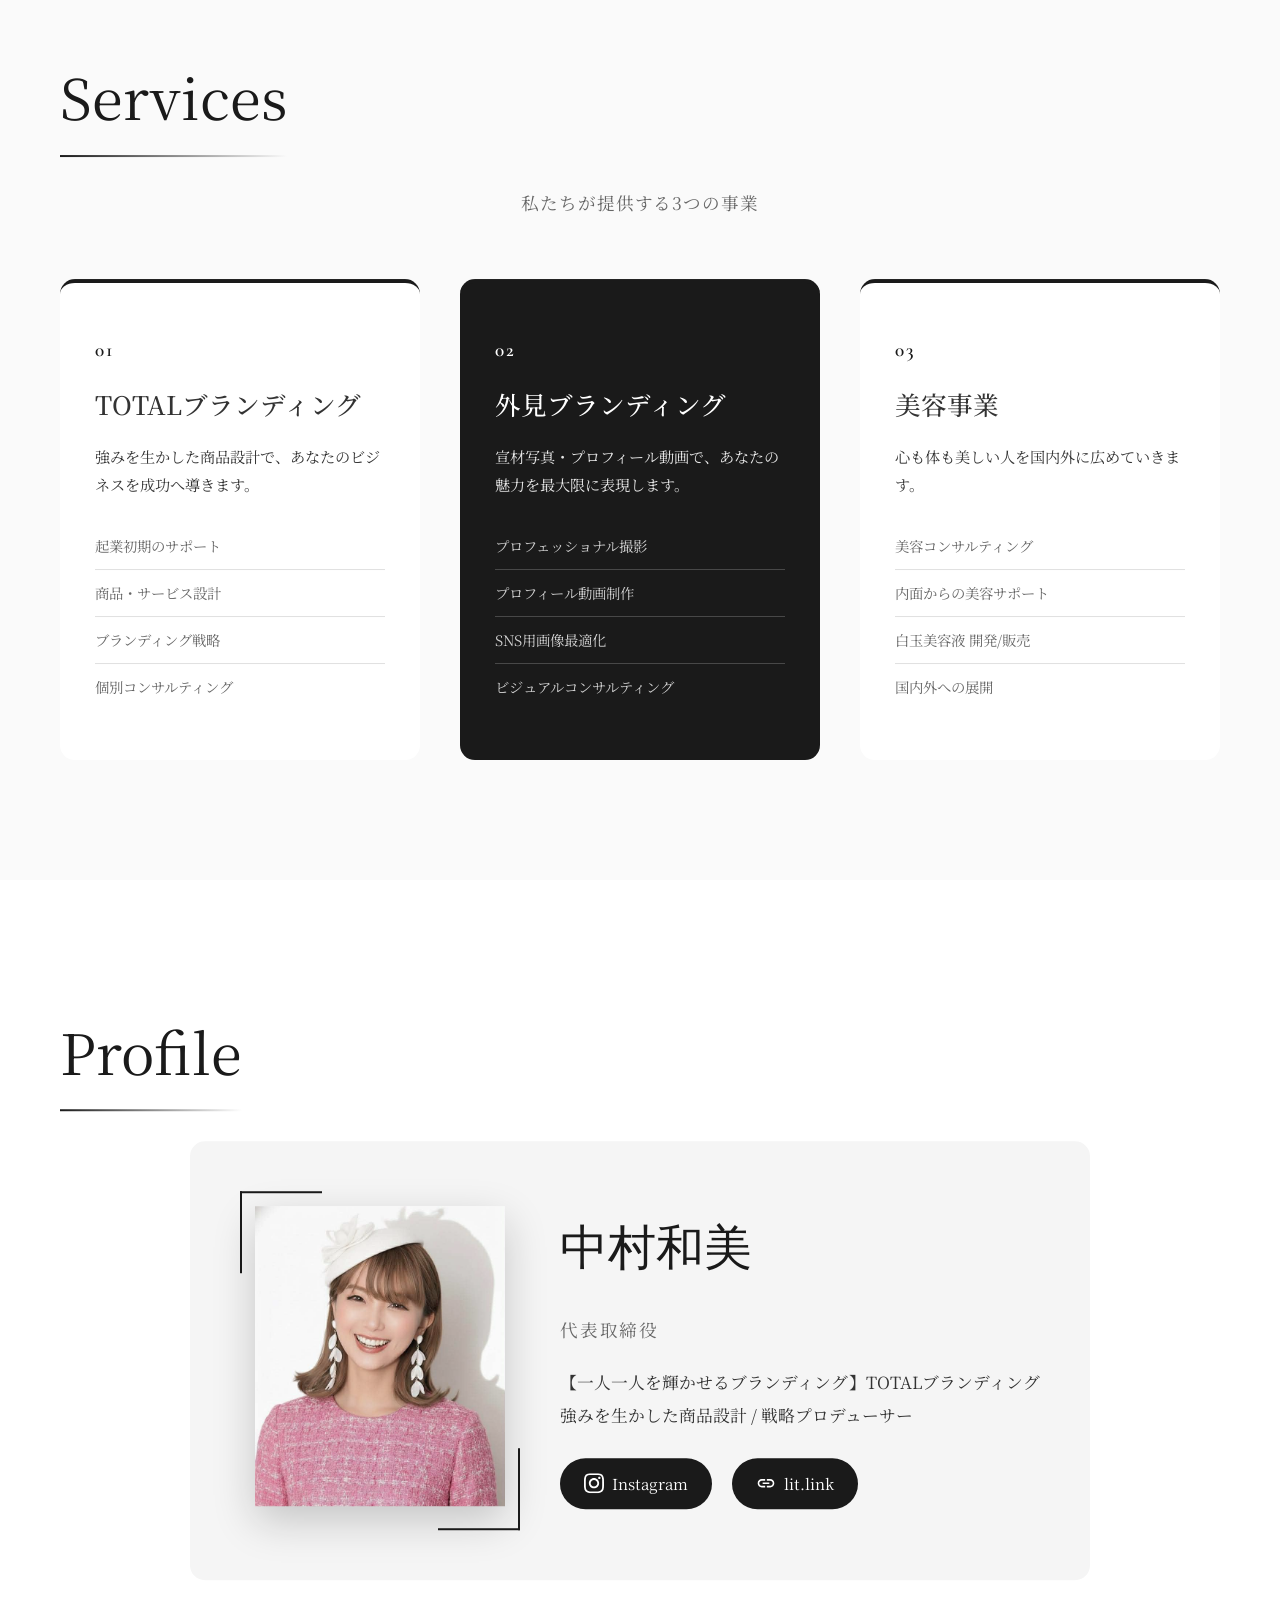
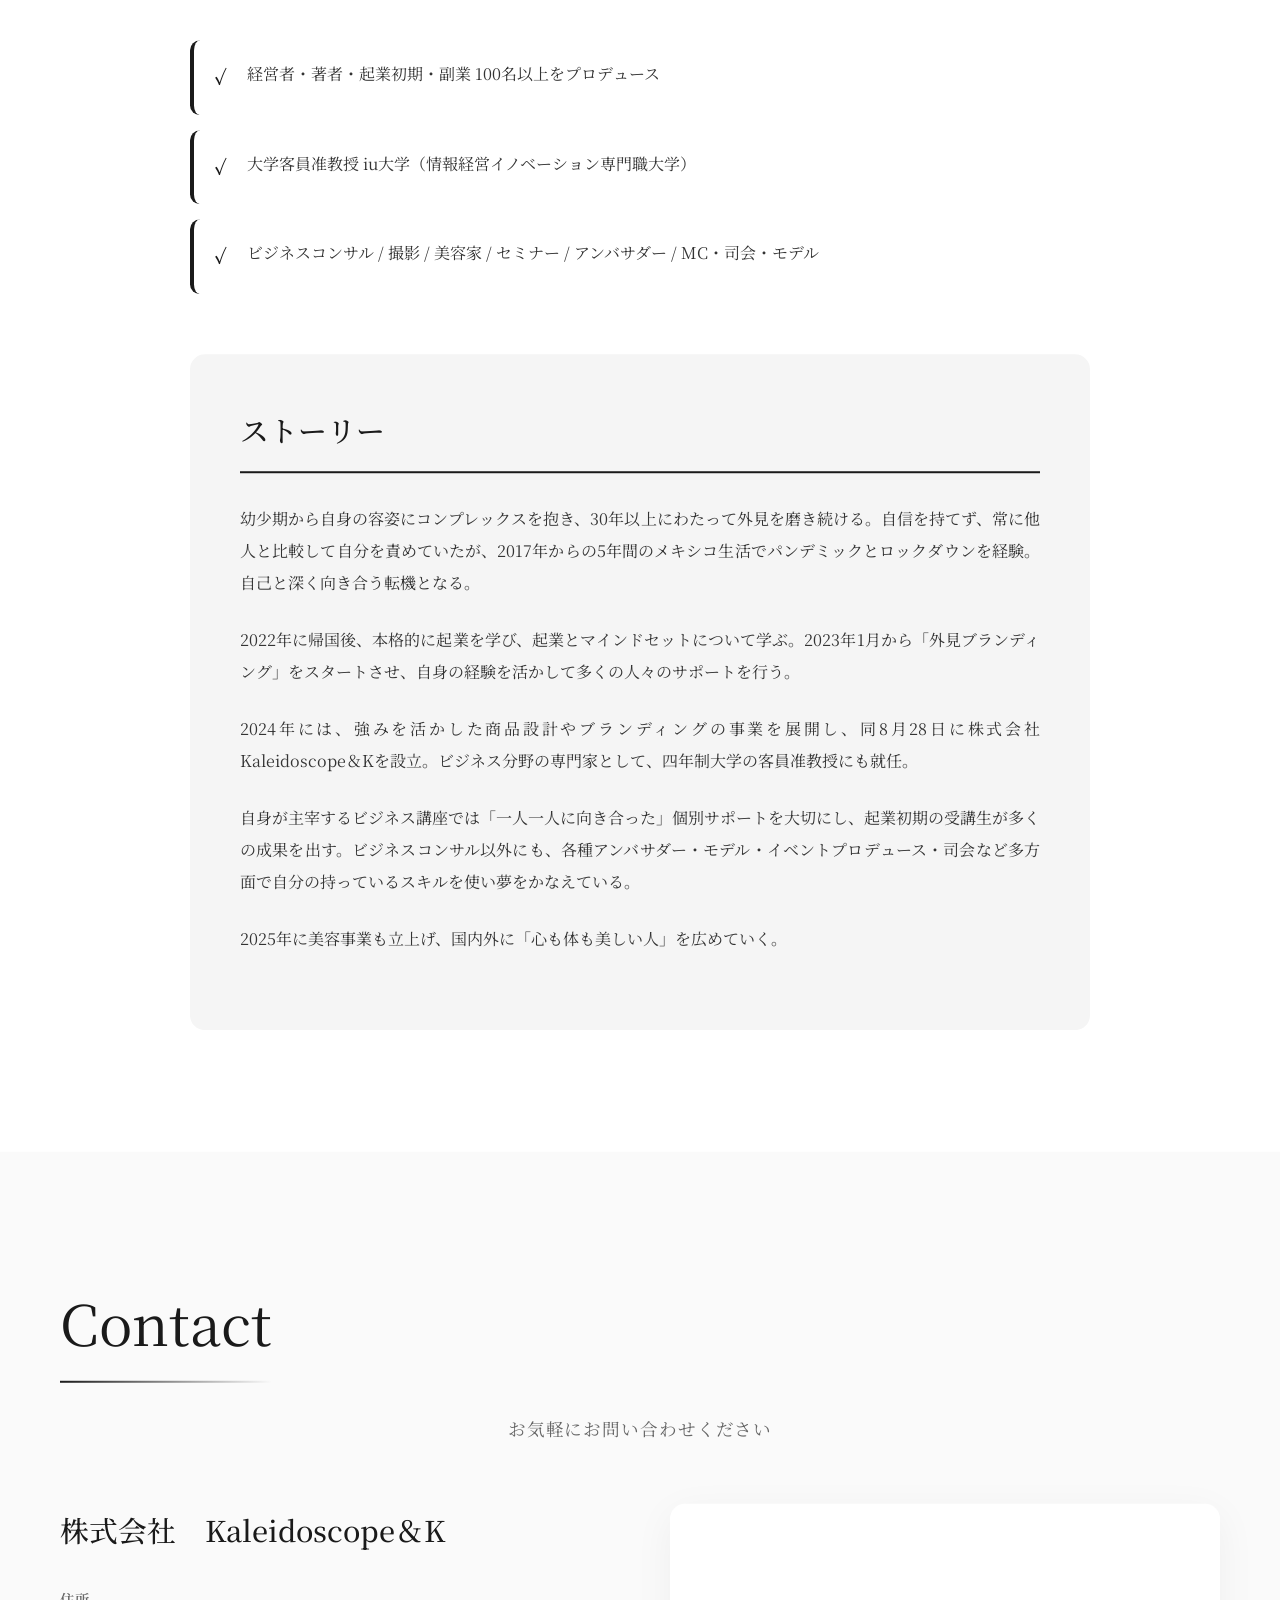
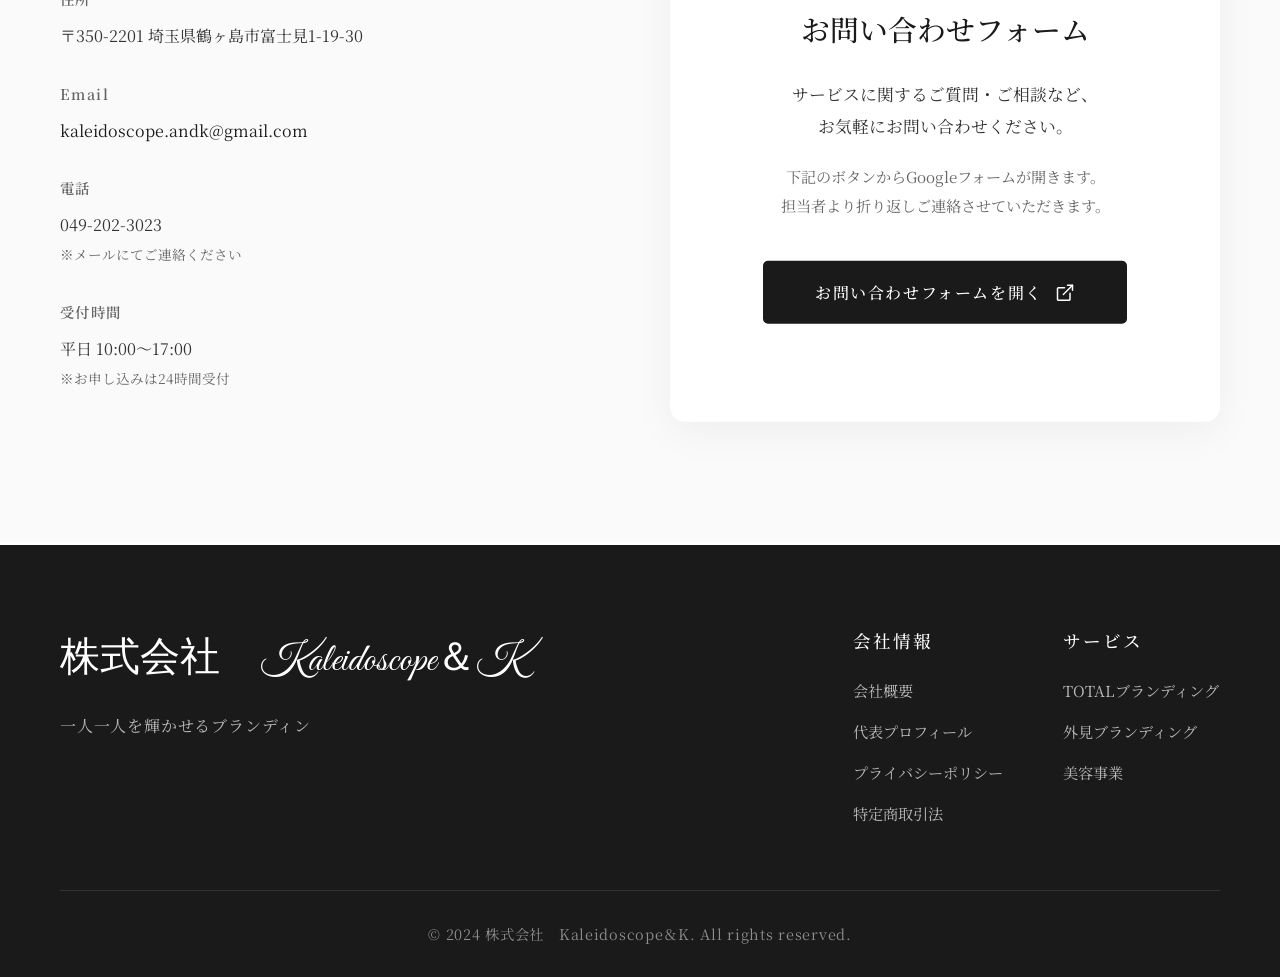
==== commit f653bf6a: "テキスト内容を更新 - キャッチコピーを「一人一人を輝かせるブランディング」に変更 - 美容事業の説明から年号表記を削除 - その他テキストの微調整  🤖 Generated with [Claude" ====
--- a/index.html
+++ b/index.html
@@ -4,7 +4,7 @@
     <meta charset="UTF-8">
     <meta name="viewport" content="width=device-width, initial-scale=1.0">
     <title>株式会社　Kaleidoscope＆K - TOTALブランディング</title>
-    <meta name="description" content="選ばれる存在へと導く「商品設計」「ブランディング戦略」をご提供する TOTALブランディングカンパニーです。">
+    <meta name="description" content="選ばれる存在へと導く「商品設計」「ブランディング」をご提供する TOTALブランディングカンパニーです。">
     <link rel="preconnect" href="https://fonts.googleapis.com">
     <link rel="preconnect" href="https://fonts.gstatic.com" crossorigin>
     <link href="https://fonts.googleapis.com/css2?family=Cormorant+Garamond:wght@300;400;500;600&family=Noto+Serif+JP:wght@200;300;400;500;600&family=Allura&family=Great+Vibes&display=swap" rel="stylesheet">
@@ -35,7 +35,7 @@
         <div class="hero-content">
             <p class="hero-label">Company</p>
             <h1 class="hero-title"><img src="rogo.png" alt="株式会社 Kaleidoscope&K" class="hero-logo"></h1>
-            <h2 class="hero-tagline handwriting-animation">一人一人を輝かせるブランディング戦略</h2>
+            <h2 class="hero-tagline handwriting-animation">一人一人を輝かせるブランディング</h2>
             <p class="hero-description handwriting-animation">「あなたらしさ」を輝かせ、選ばれる存在へ導く TOTALブランディング</p>
             <a href="#services" class="btn-primary">サービスを見る</a>
         </div>
@@ -53,7 +53,7 @@
                     <h2 class="section-title">About Us</h2>
                     <p class="about-description">
                         株式会社　Kaleidoscope＆Kは、一人一人の「強み」を最大限に引き出し、<br>
-                        選ばれる存在へと導く「商品設計」「ブランディング戦略」を提供します。
+                        選ばれる存在へと導く「商品設計」「ブランディング」を提供します。
                     </p>
                     <p class="about-description">
                         100名以上のプロデュース実績と、大学客員准教授としての専門知識を活かし、<br>
@@ -116,7 +116,7 @@
                     <ul class="service-list">
                         <li>美容コンサルティング</li>
                         <li>内面からの美容サポート</li>
-                        <li>２０２５年新展開予定➡白玉美容液 開発/販売</li>
+                        <li>白玉美容液 開発/販売</li>
                         <li>国内外への展開</li>
                     </ul>
                 </div>
@@ -137,7 +137,7 @@
                     <div class="profile-info">
                         <h3 class="profile-name">中村和美</h3>
                         <p class="profile-role">代表取締役</p>
-                        <p class="profile-tagline">【一人一人を輝かせるブランディング戦略】TOTALブランディング<br>強みを生かした商品設計 / 戦略プロデューサー</p>
+                        <p class="profile-tagline">【一人一人を輝かせるブランディング】TOTALブランディング<br>強みを生かした商品設計 / 戦略プロデューサー</p>
                         <div class="profile-links">
                         <a href="https://www.instagram.com/kazumi.nakamura.totalbranding?igsh=MWZhZjhsc3ZtaXNkNQ%3D%3D&utm_source=qr" target="_blank" rel="noopener noreferrer" class="profile-link">
                             <svg width="24" height="24" viewBox="0 0 24 24" fill="currentColor"><path d="M12 2.163c3.204 0 3.584.012 4.85.07 3.252.148 4.771 1.691 4.919 4.919.058 1.265.069 1.645.069 4.849 0 3.205-.012 3.584-.069 4.849-.149 3.225-1.664 4.771-4.919 4.919-1.266.058-1.644.07-4.85.07-3.204 0-3.584-.012-4.849-.07-3.26-.149-4.771-1.699-4.919-4.92-.058-1.265-.07-1.644-.07-4.849 0-3.204.013-3.583.07-4.849.149-3.227 1.664-4.771 4.919-4.919 1.266-.057 1.645-.069 4.849-.069zm0-2.163c-3.259 0-3.667.014-4.947.072-4.358.2-6.78 2.618-6.98 6.98-.059 1.281-.073 1.689-.073 4.948 0 3.259.014 3.668.072 4.948.2 4.358 2.618 6.78 6.98 6.98 1.281.058 1.689.072 4.948.072 3.259 0 3.668-.014 4.948-.072 4.354-.2 6.782-2.618 6.979-6.98.059-1.28.073-1.689.073-4.948 0-3.259-.014-3.667-.072-4.947-.196-4.354-2.617-6.78-6.979-6.98-1.281-.059-1.69-.073-4.949-.073zm0 5.838c-3.403 0-6.162 2.759-6.162 6.162s2.759 6.163 6.162 6.163 6.162-2.759 6.162-6.163c0-3.403-2.759-6.162-6.162-6.162zm0 10.162c-2.209 0-4-1.79-4-4 0-2.209 1.791-4 4-4s4 1.791 4 4c0 2.21-1.791 4-4 4zm6.406-11.845c-.796 0-1.441.645-1.441 1.44s.645 1.44 1.441 1.44c.795 0 1.439-.645 1.439-1.44s-.644-1.44-1.439-1.44z"/></svg>
@@ -234,7 +234,7 @@
             <div class="footer-content">
                 <div class="footer-brand">
                     <h3>株式会社　Kaleidoscope＆K</h3>
-                    <p>一人一人を輝かせるブランディング戦略</p>
+                    <p>一人一人を輝かせるブランディン</p>
                 </div>
                 <div class="footer-links">
                     <div class="footer-column">
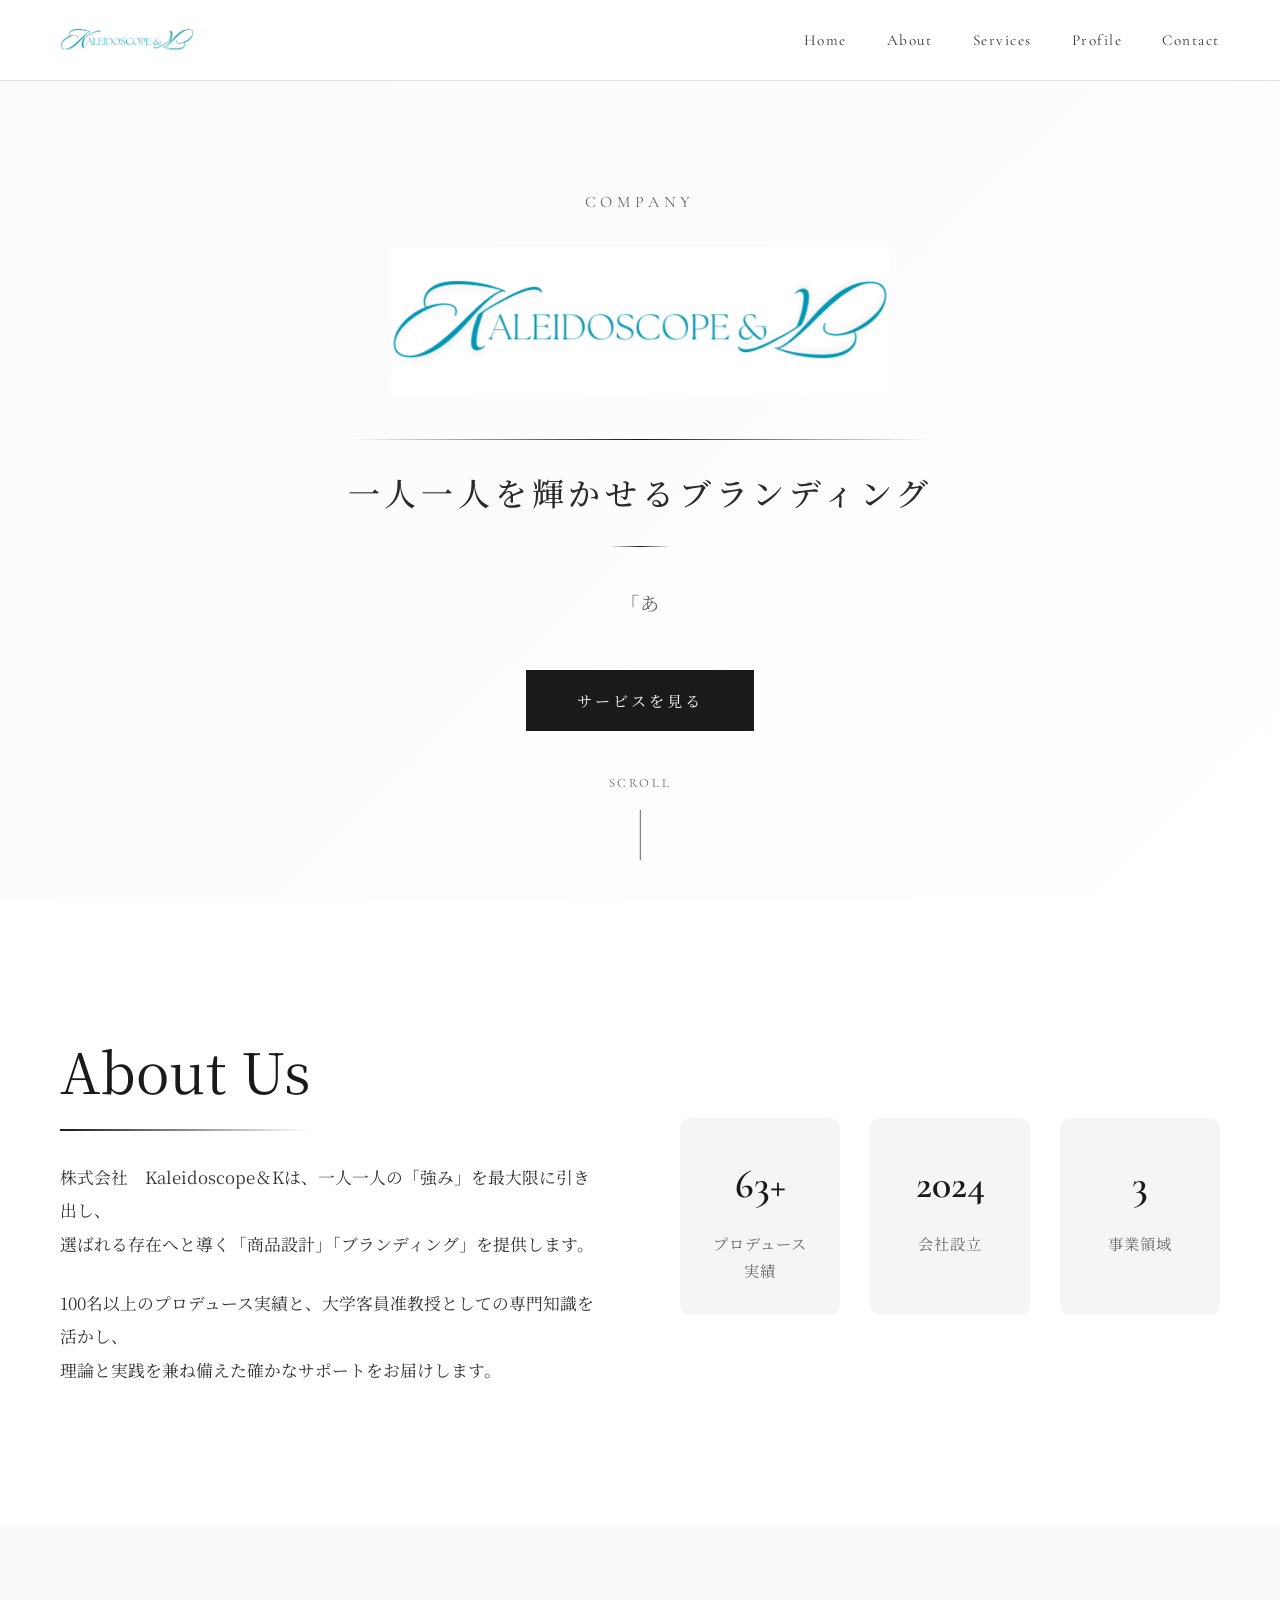
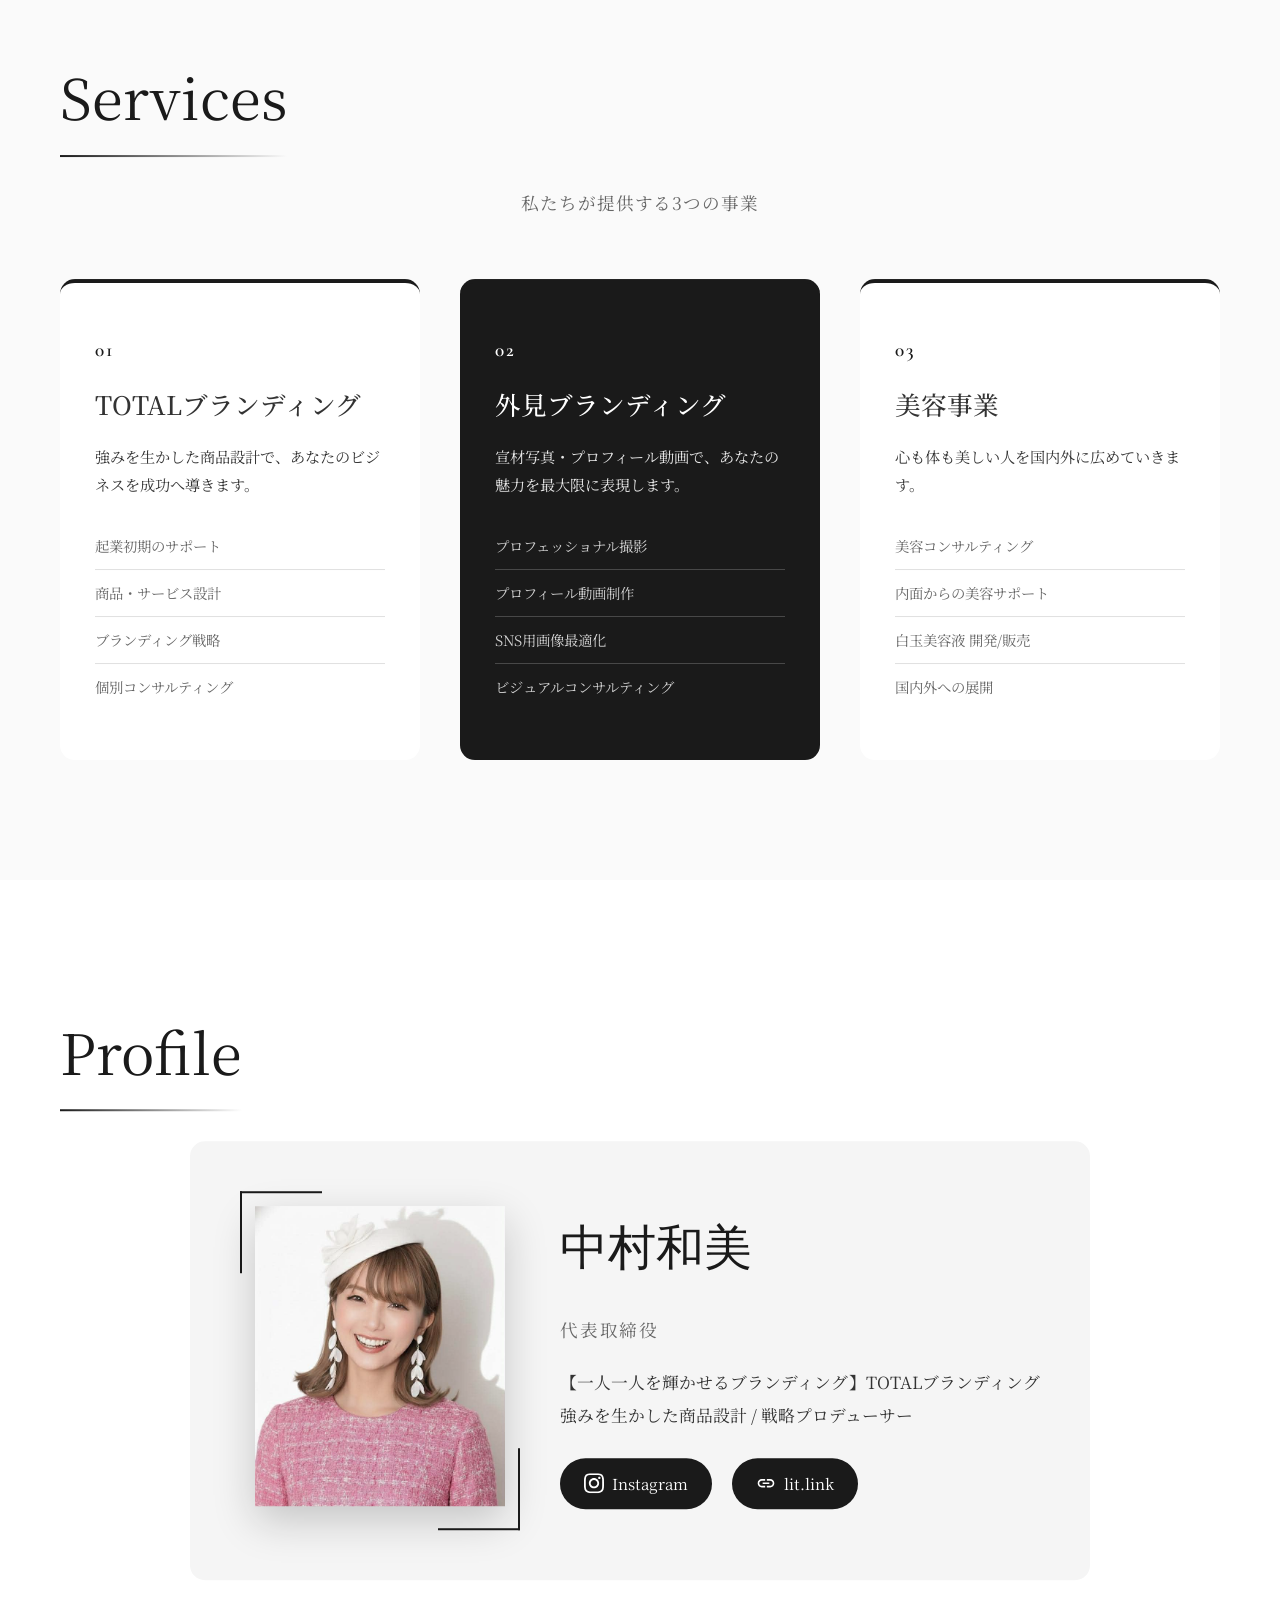
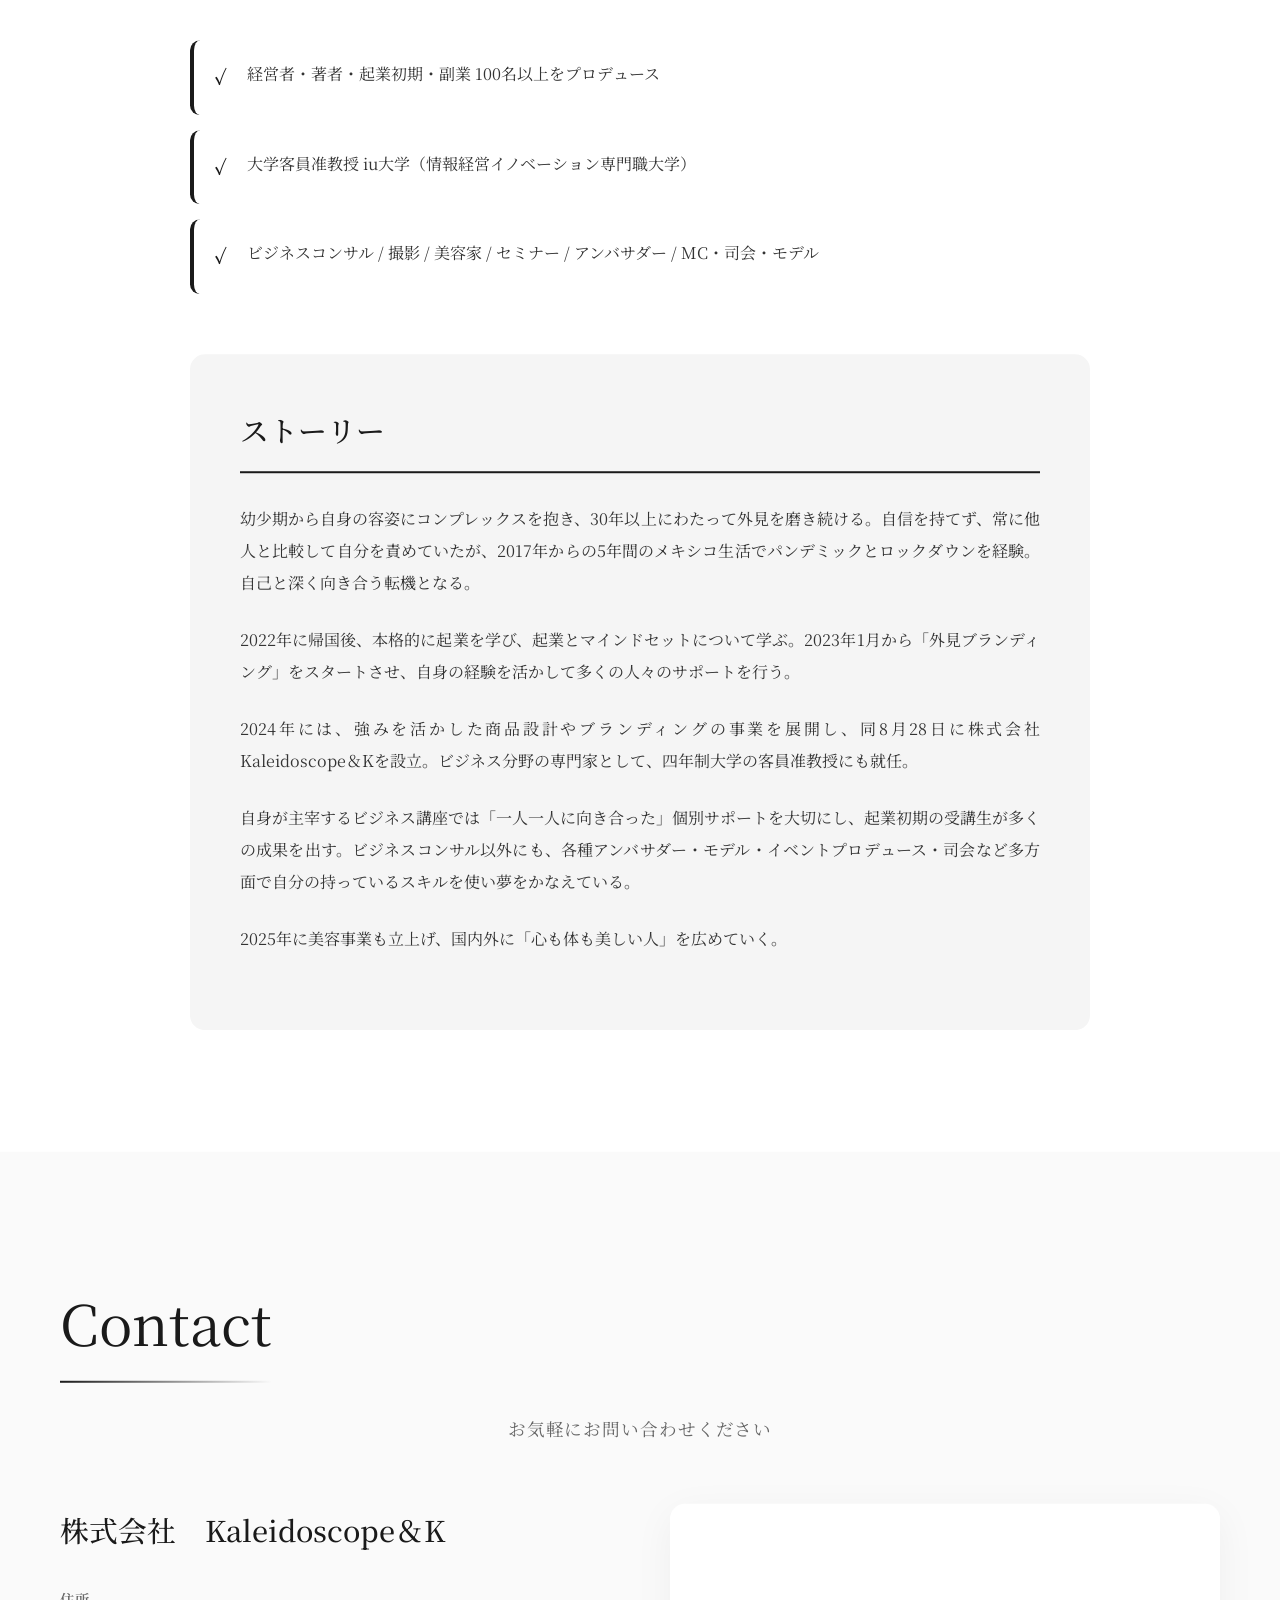
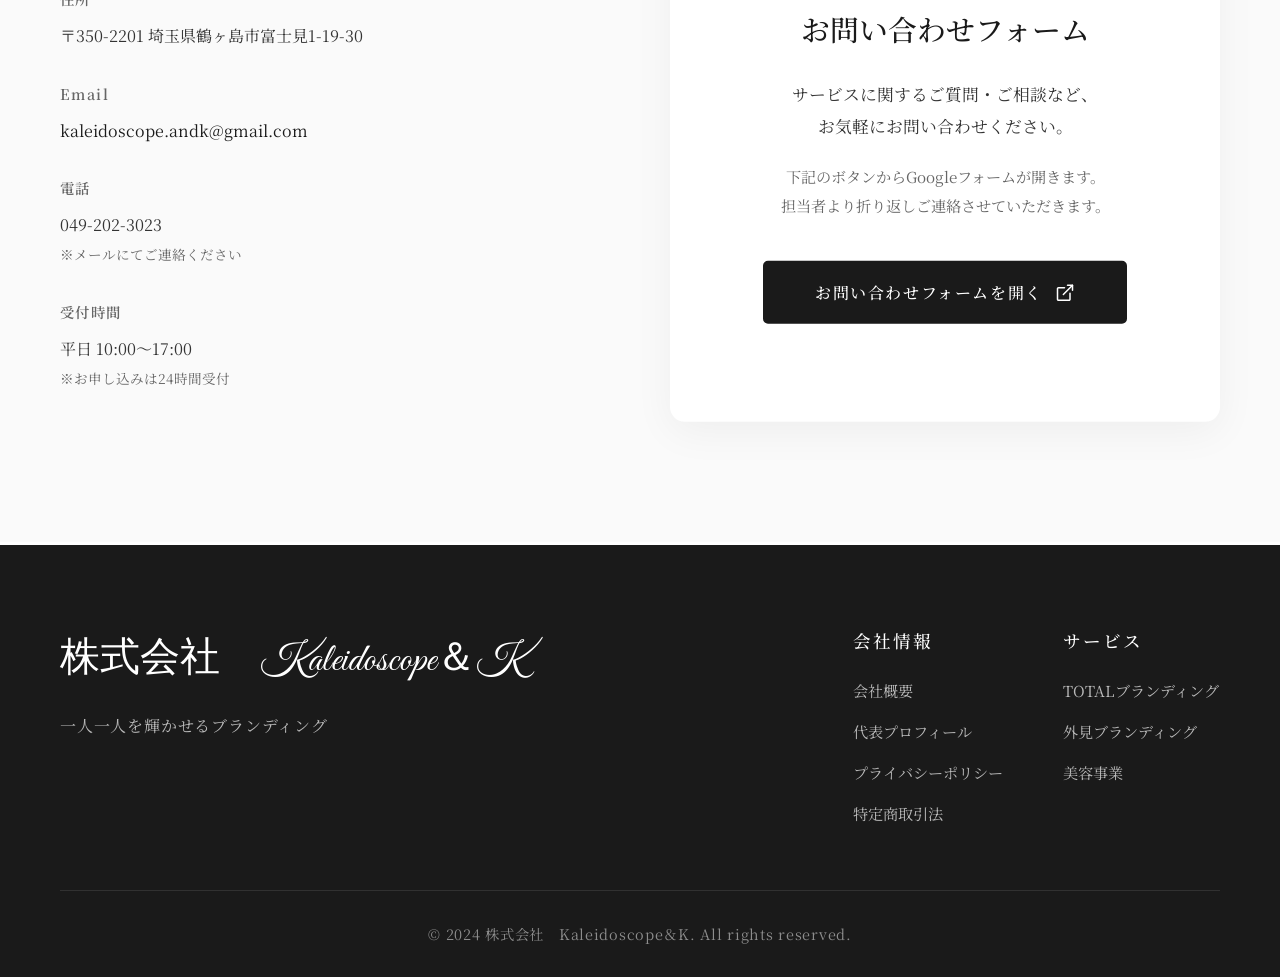
==== commit 6587dc65: "hero-descriptionのフォントをNoto Serif JPに統一 🤖 Generated with [Claude Code](https://claude.com/claude-code" ====
--- a/index.html
+++ b/index.html
@@ -234,7 +234,7 @@
             <div class="footer-content">
                 <div class="footer-brand">
                     <h3>株式会社　Kaleidoscope＆K</h3>
-                    <p>一人一人を輝かせるブランディン</p>
+                    <p>一人一人を輝かせるブランディング</p>
                 </div>
                 <div class="footer-links">
                     <div class="footer-column">
--- a/styles.css
+++ b/styles.css
@@ -276,10 +276,11 @@
 }
 
 .hero-description {
-    font-family: var(--font-elegant);
-    font-size: 1.6em;
+    font-family: var(--font-primary);
+    font-size: 1.2em;
     font-weight: 400;
     line-height: 1.8;
+    letter-spacing: 0.05em;
     color: var(--color-text-light);
     max-width: 800px;
     margin: 0 auto 50px;
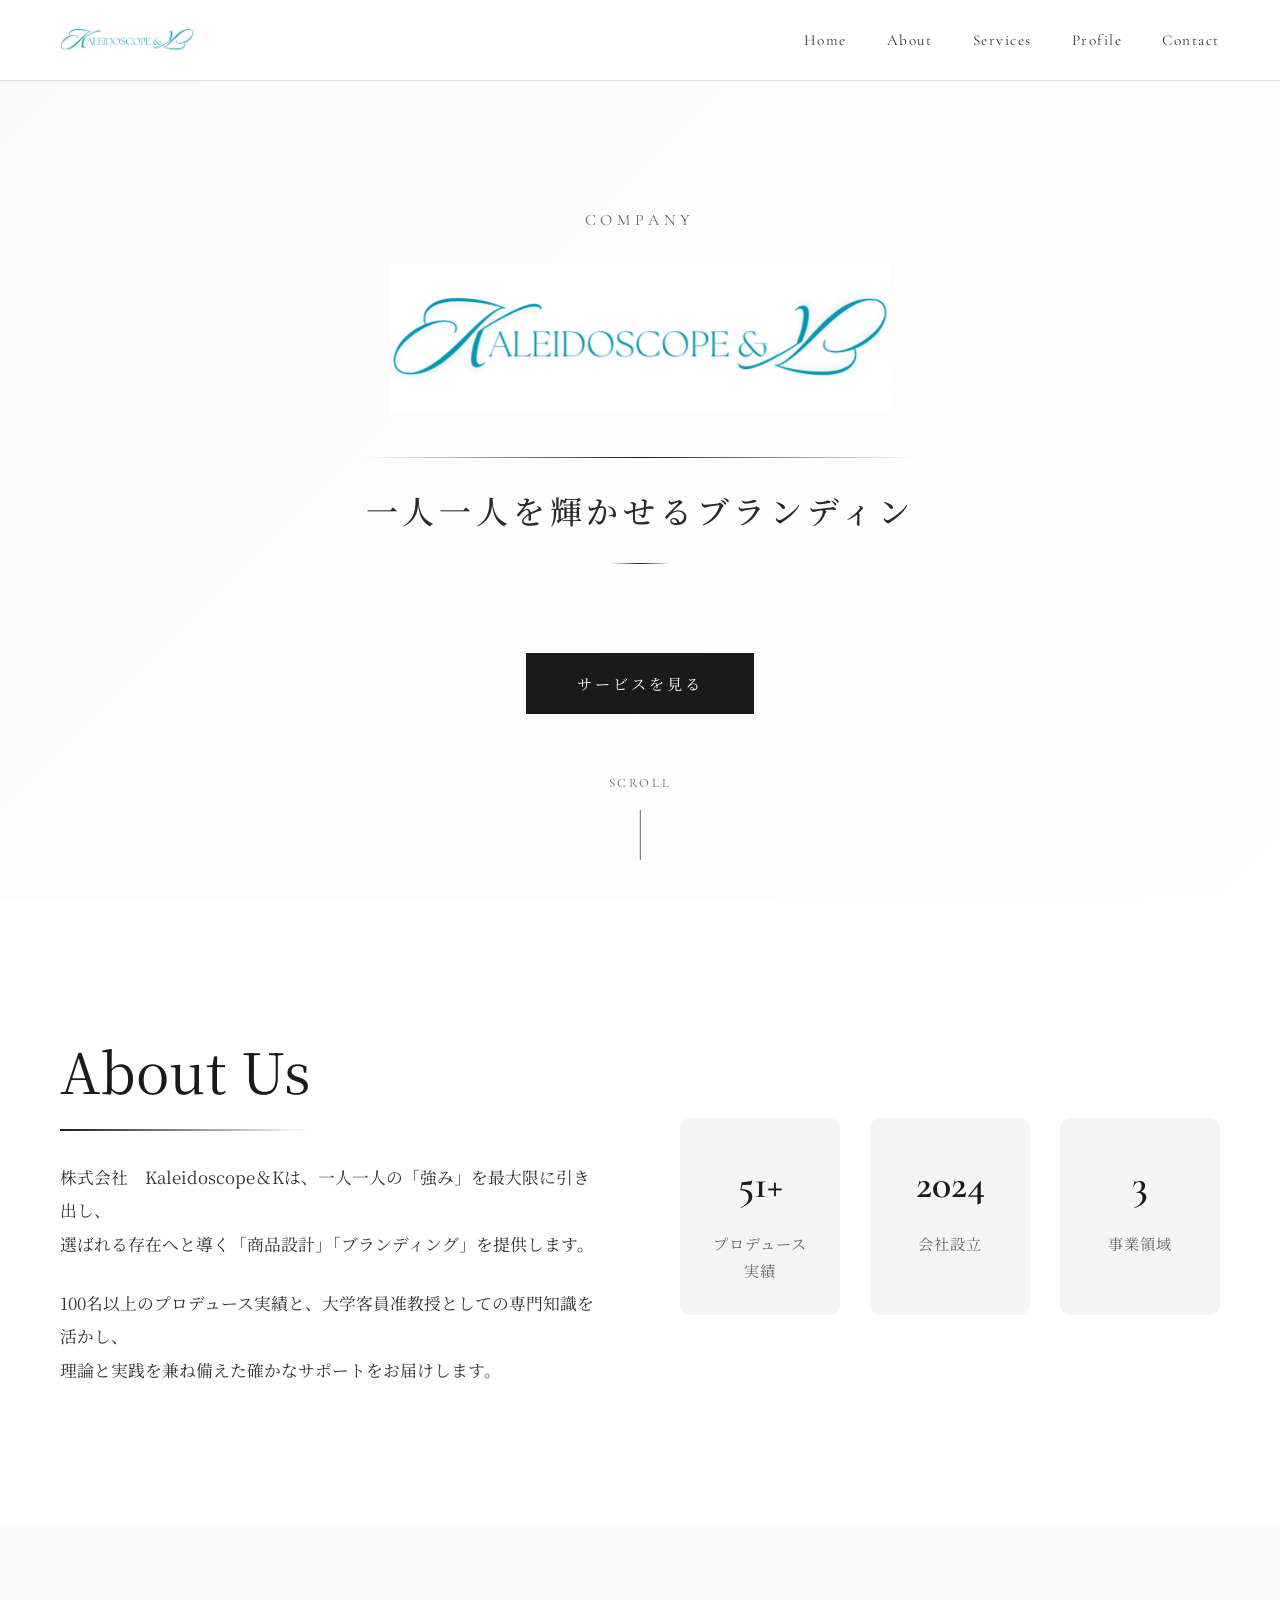
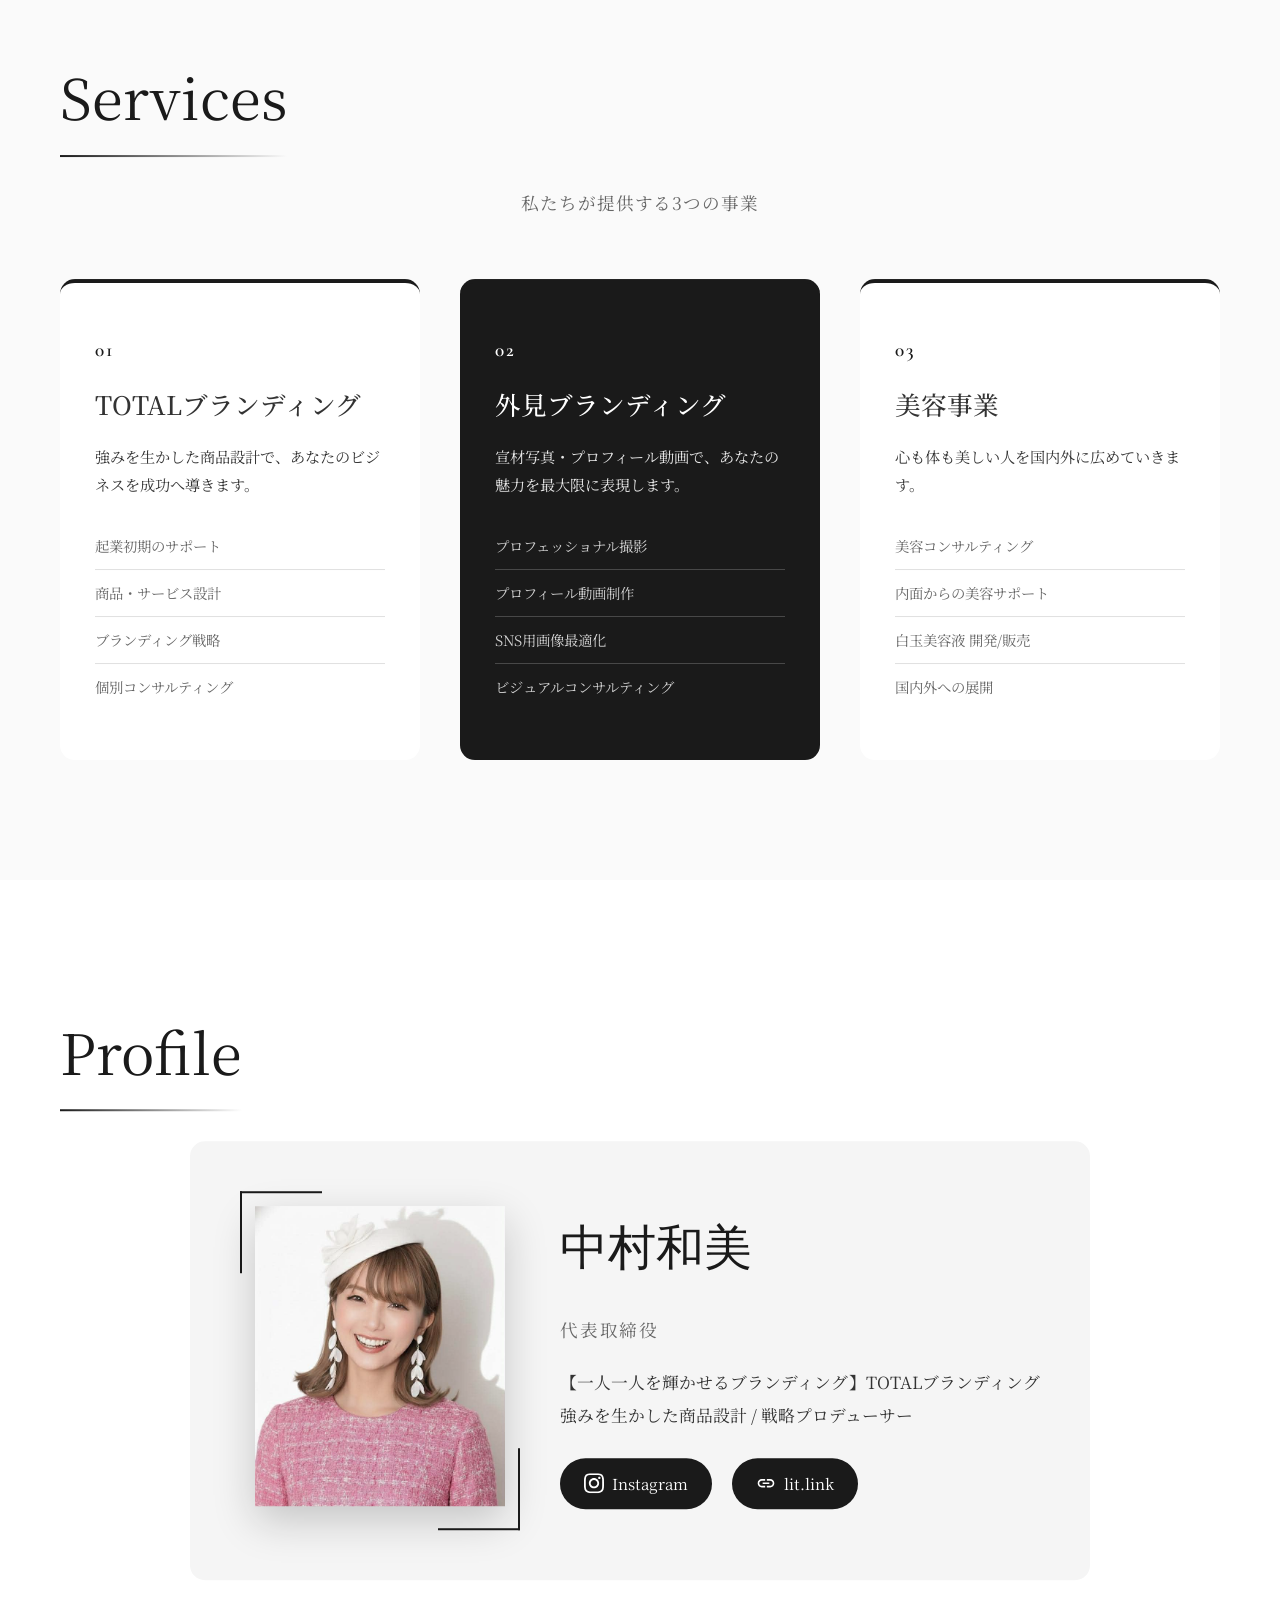
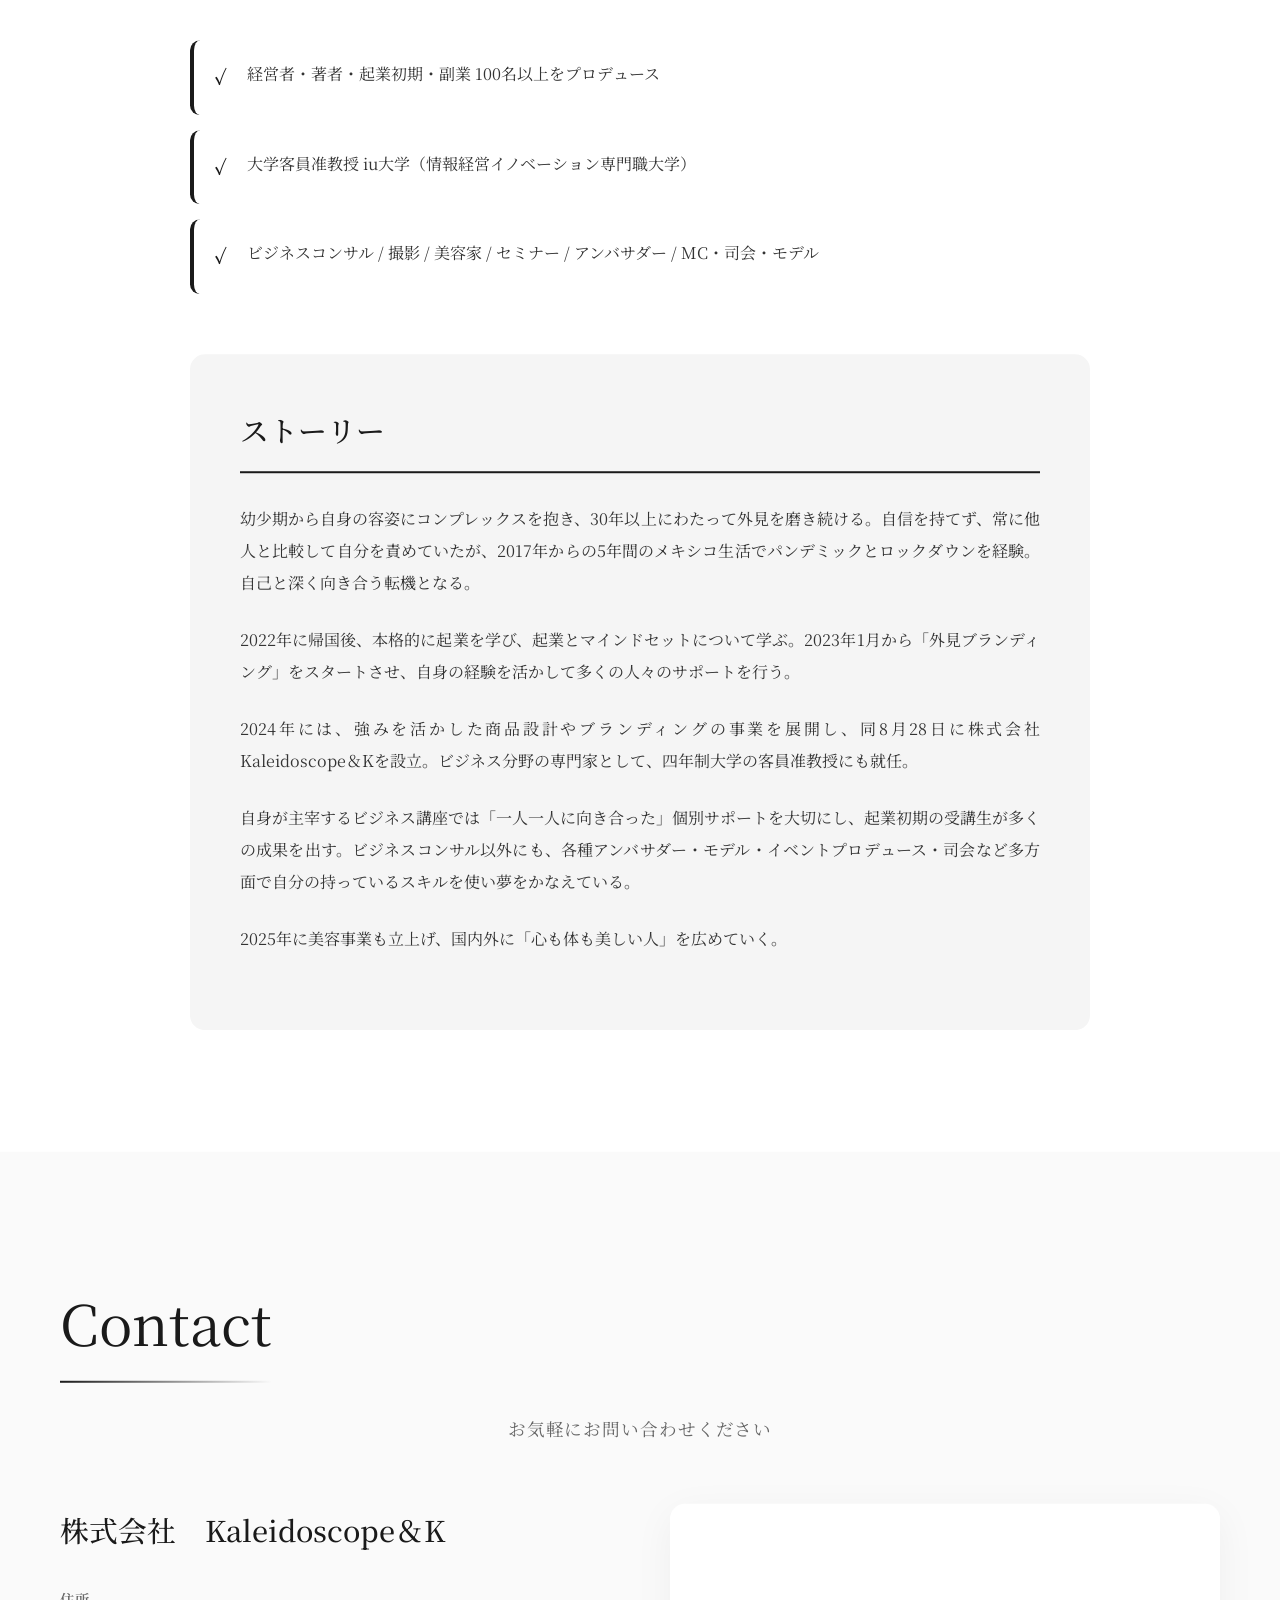
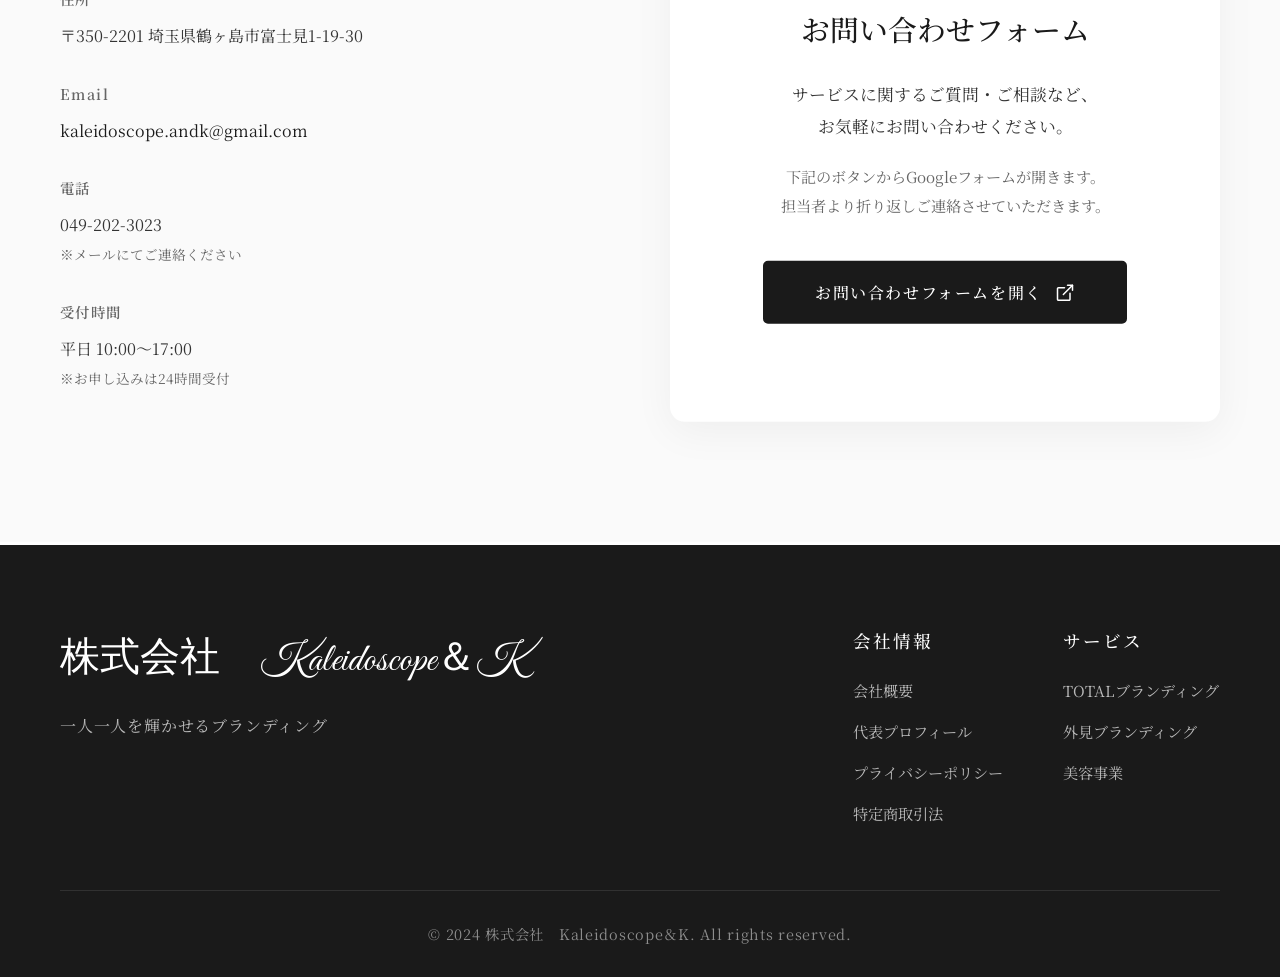
==== commit aeaa2d66: "お問い合わせフォームURL設定、特商法の電話番号修正 - Googleフォームのリンクを設定（https://forms.gle/yf2oaQvrmBkfpvSF8） - 特商法の電話番号を049-2" ====
--- a/index.html
+++ b/index.html
@@ -214,7 +214,7 @@
                         <h3>お問い合わせフォーム</h3>
                         <p>サービスに関するご質問・ご相談など、<br>お気軽にお問い合わせください。</p>
                         <p class="cta-note">下記のボタンからGoogleフォームが開きます。<br>担当者より折り返しご連絡させていただきます。</p>
-                        <button onclick="window.open('YOUR_GOOGLE_FORM_URL_HERE', '_blank', 'noopener,noreferrer')" class="btn-google-form">
+                        <button onclick="window.open('https://forms.gle/yf2oaQvrmBkfpvSF8', '_blank', 'noopener,noreferrer')" class="btn-google-form">
                             <span>お問い合わせフォームを開く</span>
                             <svg width="20" height="20" viewBox="0 0 20 20" fill="none" xmlns="http://www.w3.org/2000/svg">
                                 <path d="M15 10.5V16.5C15 16.7652 14.8946 17.0196 14.7071 17.2071C14.5196 17.3946 14.2652 17.5 14 17.5H3.5C3.23478 17.5 2.98043 17.3946 2.79289 17.2071C2.60536 17.0196 2.5 16.7652 2.5 16.5V6C2.5 5.73478 2.60536 5.48043 2.79289 5.29289C2.98043 5.10536 3.23478 5 3.5 5H9.5" stroke="currentColor" stroke-width="1.5" stroke-linecap="round" stroke-linejoin="round"/>
